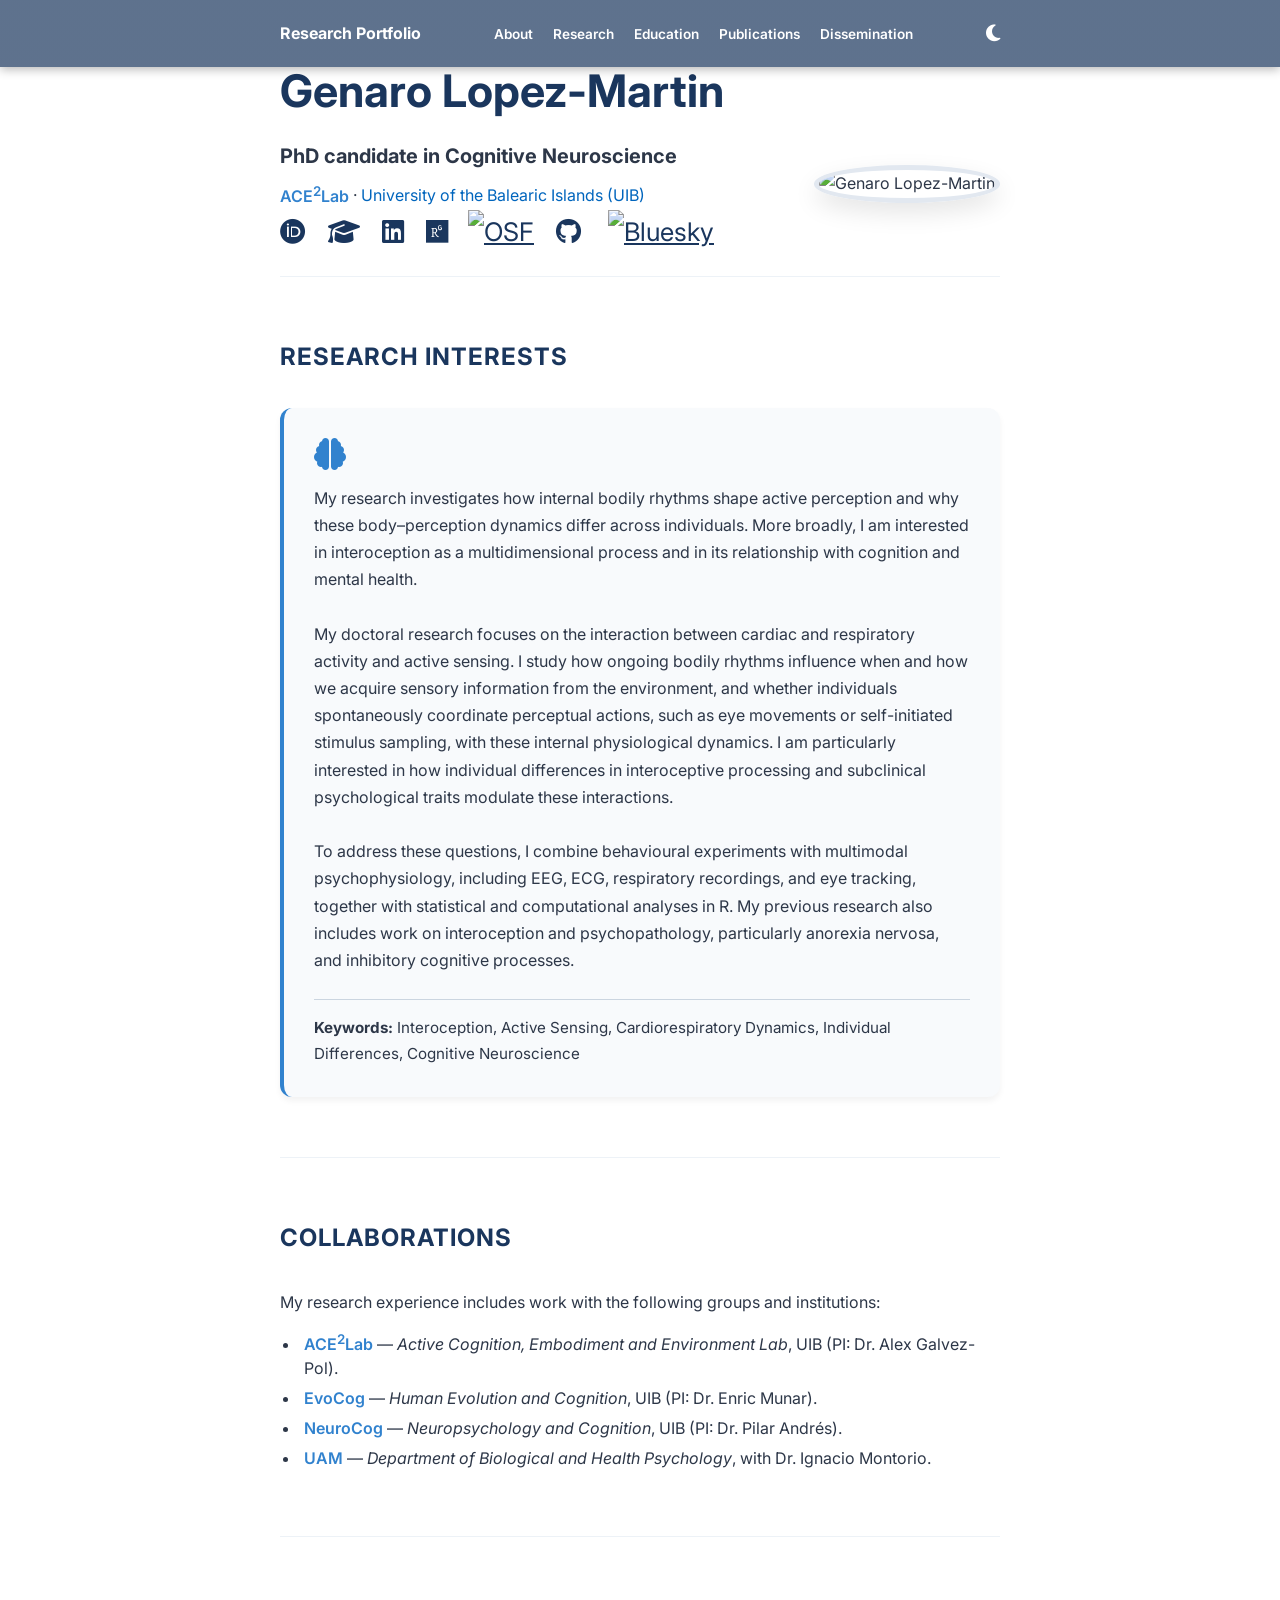
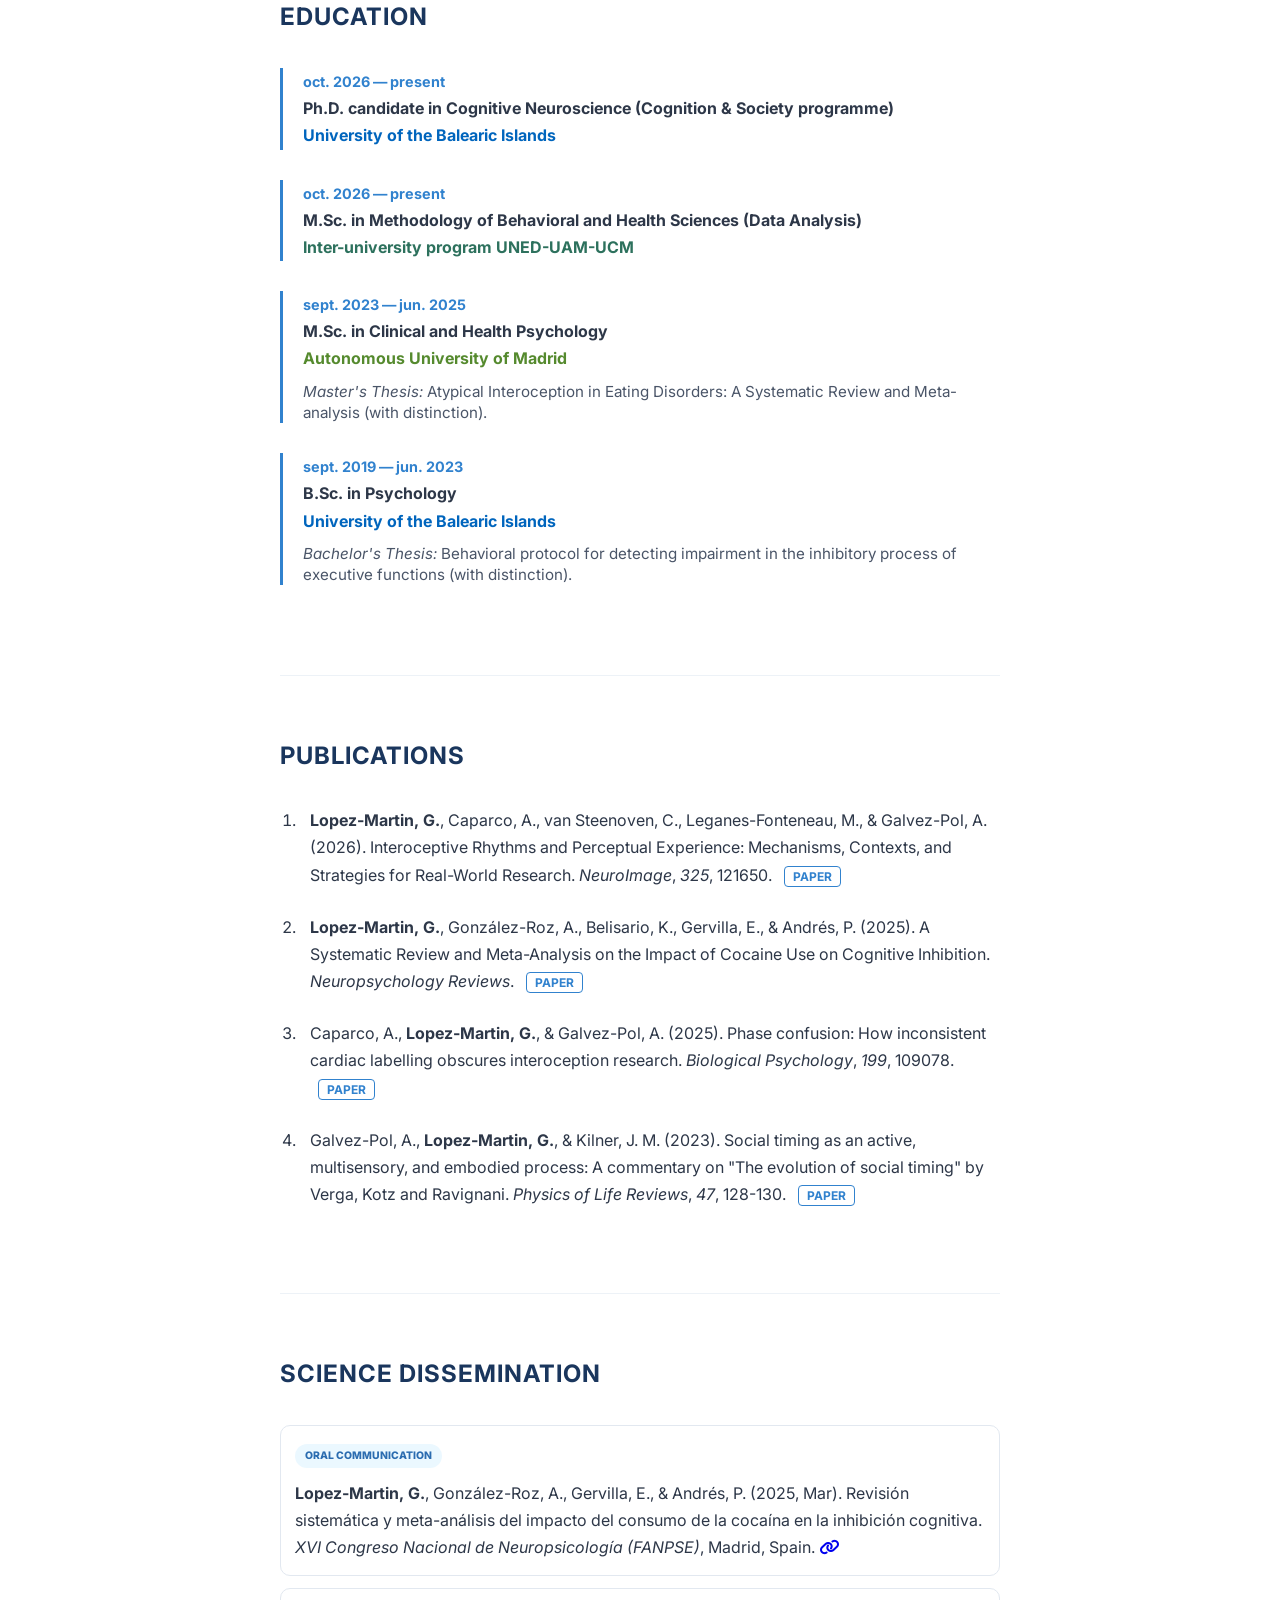
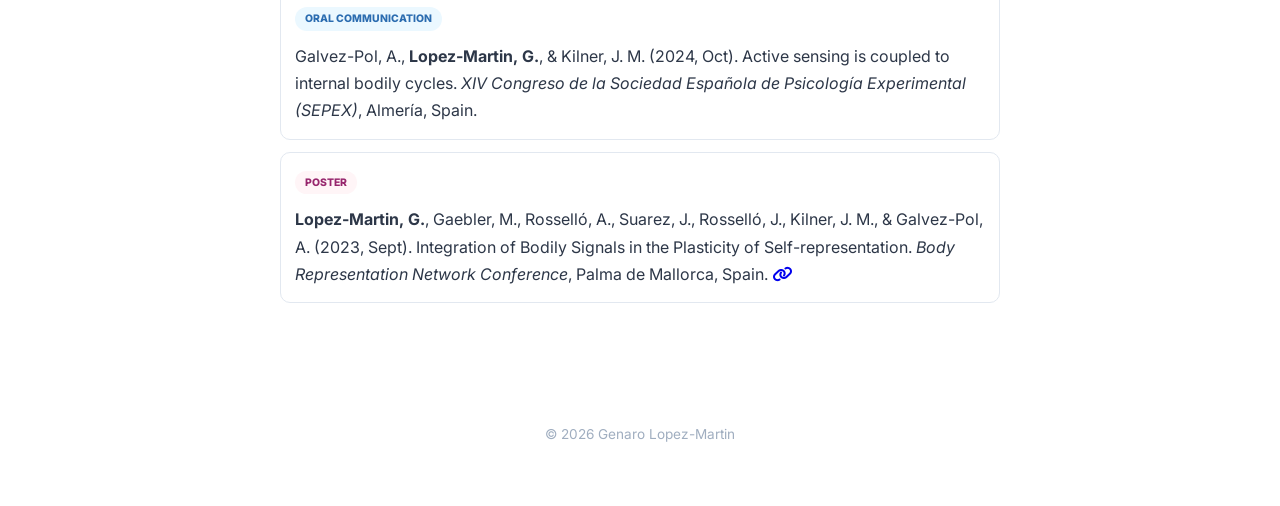
==== index.html @ f277a5e8 "index.html" ====
<!DOCTYPE html>
<html lang="en">
<head>
    <meta charset="UTF-8">
    <meta name="viewport" content="width=device-width, initial-scale=1.0">
    <title>Genaro Lopez-Martin | Academic Profile</title>
    <link rel="stylesheet" href="style.css">
    <link href="https://fonts.googleapis.com/css2?family=Inter:wght@300;400;600;700&display=swap" rel="stylesheet">
    <link rel="stylesheet" href="https://cdnjs.cloudflare.com/ajax/libs/font-awesome/6.4.0/css/all.min.css">





<script>
document.addEventListener('DOMContentLoaded', () => {
    // --- MODO OSCURO ---
    const toggleBtn = document.getElementById('theme-toggle');
    const icon = toggleBtn.querySelector('i');

    if (localStorage.getItem('theme') === 'dark') {
        document.body.classList.add('dark-mode');
        icon.classList.replace('fa-moon', 'fa-sun');
    }

    toggleBtn.addEventListener('click', () => {
        document.body.classList.toggle('dark-mode');
        const isDark = document.body.classList.contains('dark-mode');
        localStorage.setItem('theme', isDark ? 'dark' : 'light');
        icon.classList.toggle('fa-moon');
        icon.classList.toggle('fa-sun');
    });

    // --- MENÚ MÓVIL ---
    const menuToggle = document.querySelector('.menu-toggle');
    const navMenu = document.getElementById('nav-menu');

    if (menuToggle) {
        menuToggle.addEventListener('click', () => {
            navMenu.classList.toggle('active');
            const menuIcon = menuToggle.querySelector('i');
            menuIcon.classList.toggle('fa-bars');
            menuIcon.classList.toggle('fa-times');
        });
    }

    document.querySelectorAll('#nav-menu a').forEach(link => {
        link.addEventListener('click', () => {
            navMenu.classList.remove('active');
            const menuIcon = menuToggle.querySelector('i');
            if (menuIcon) {
                menuIcon.classList.add('fa-bars');
                menuIcon.classList.remove('fa-times');
            }
        });
    });
});
</script>
</head>









<body>

   <nav>
    <div class="nav-container">
        <a href="#" class="logo">Research Portfolio</a>
        
        <button class="menu-toggle" aria-label="Abrir menú">
            <i class="fas fa-bars"></i>
        </button>

        <ul id="nav-menu">
            <li><a href="#about">About</a></li>
            <li><a href="#research">Research</a></li>
            <li><a href="#education">Education</a></li>
            <li><a href="#publications">Publications</a></li>
            <li><a href="#dissemination">Dissemination</a></li>
        </ul>
        <button id="theme-toggle" aria-label="Toggle dark mode"><i class="fas fa-moon"></i></button>
    </div>
</nav>


    <header id="about" class="container">
        <div class="profile-wrapper">
            <div class="profile-info">
                <h1>Genaro Lopez-Martin</h1>
                <p class="profile-role">PhD candidate in Cognitive Neuroscience</p>
                <p class="profile-affiliation"><a href="https://ace2lab.com/" target="_blank" class="link-lab">ACE<sup>2</sup>Lab</a> · <a href="https://www.uib.eu/" target="_blank" class="link-uib">University of the Balearic Islands (UIB)</a></p>
                <div class="social-links">
                    <a href="https://orcid.org/0009-0000-5667-7553" target="_blank" title="ORCID"><i class="fab fa-orcid"></i></a>
                    <a href="https://scholar.google.es/citations?user=v8pGd74AAAAJ&hl=es&oi=ao" target="_blank" title="Google Scholar"><i class="fas fa-graduation-cap"></i></a>
                    <a href="https://www.linkedin.com/in/genaro-lopez-martin-2aa31a288" target="_blank" title="LinkedIn"><i class="fab fa-linkedin"></i></a>
                    <a href="https://www.researchgate.net/profile/Genaro-Lopez-Martin-2" target="_blank" title="ResearchGate"><i class="fab fa-researchgate"></i></a>
                    <a href="https://osf.io/vbh7n/" target="_blank" title="OSF" class="osf-link"><img src="osf-logo.png" alt="OSF" class="osf-icon"></a>
                    <a href="https://github.com/genarolopezmartin" target="_blank" title="GitHub" class="github-link"><i class="fab fa-github"></i></a>
                    <a href="https://bsky.app/profile/genarolopezmartin.bsky.social" target="_blank" title="Bluesky" class="bluesky-link"><img src="bluesky-logo.png" alt="Bluesky" class="bluesky-icon"></a>
                </div>
            </div>
            <div class="profile-image">
                <img src="imagen.JPG" alt="Genaro Lopez-Martin">
            </div>
        </div>
    </header>

    <main class="container">
        
        <section id="research">
            <h2 class="section-title">Research Interests</h2>
            <div class="interest-card">
                <i class="fas fa-brain"></i>
                <p>My research investigates how internal bodily rhythms shape active perception and why these body–perception dynamics differ across individuals. More broadly, I am interested in interoception as a multidimensional process and in its relationship with cognition and mental health.</p>
                <br>
                <p>My doctoral research focuses on the interaction between cardiac and respiratory activity and active sensing. I study how ongoing bodily rhythms influence when and how we acquire sensory information from the environment, and whether individuals spontaneously coordinate perceptual actions, such as eye movements or self-initiated stimulus sampling, with these internal physiological dynamics. I am particularly interested in how individual differences in interoceptive processing and subclinical psychological traits modulate these interactions.</p>
                <br>
                <p>To address these questions, I combine behavioural experiments with multimodal psychophysiology, including EEG, ECG, respiratory recordings, and eye tracking, together with statistical and computational analyses in R. My previous research also includes work on interoception and psychopathology, particularly anorexia nervosa, and inhibitory cognitive processes.</p>
                
                <div class="keywords-area">
                    <p><strong>Keywords:</strong> Interoception, Active Sensing, Cardiorespiratory Dynamics, Individual Differences, Cognitive Neuroscience</p>
                </div>
            </div>
        </section>

        <section id="collaborations">
            <h2 class="section-title">Collaborations</h2>
            <p>My research experience includes work with the following groups and institutions:</p>
            <ul class="collaboration-list">
                <li><a href="https://ace2lab.com/" target="_blank" rel="noopener noreferrer" class="link-lab">ACE<sup>2</sup>Lab</a> — <em>Active Cognition, Embodiment and Environment Lab</em>, UIB (PI: Dr. Alex Galvez-Pol).</li>
                <li><a href="https://evocoghum.uib.es/" target="_blank" rel="noopener noreferrer" class="link-lab">EvoCog</a> — <em>Human Evolution and Cognition</em>, UIB (PI: Dr. Enric Munar).</li>
                <li><a href="https://www.neurocog-uib.com/" target="_blank" rel="noopener noreferrer" class="link-lab">NeuroCog</a> — <em>Neuropsychology and Cognition</em>, UIB (PI: Dr. Pilar Andrés).</li>
                <li><a href="https://www.uam.es/uam/inicio" target="_blank" rel="noopener noreferrer" class="link-lab">UAM</a> — <em>Department of Biological and Health Psychology</em>, with Dr. Ignacio Montorio.</li>
            </ul>
        </section>

        <section id="education">
            <h2 class="section-title">Education</h2>
            <div class="timeline">
                <div class="timeline-item">
                    <span class="date">oct. 2026 — present</span>
                    <h4>Ph.D. candidate in Cognitive Neuroscience (Cognition & Society programme)</h4>
                    <p><strong><a href="https://www.uib.eu/" target="_blank" class="link-uib">University of the Balearic Islands</a></strong></p>
                </div>
                <div class="timeline-item">
                    <span class="date">oct. 2026 — present</span>
                    <h4>M.Sc. in Methodology of Behavioral and Health Sciences (Data Analysis)</h4>
                    <p><strong><a href="https://www.metodologiaccs.es/" target="_blank" class="link-methodology">Inter-university program UNED-UAM-UCM</a></strong></p>
                </div>
                <div class="timeline-item">
                    <span class="date">sept. 2023 — jun. 2025</span>
                    <h4>M.Sc. in Clinical and Health Psychology</h4>
                    <p><strong><a href="https://www.uam.es/uam/inicio" target="_blank" class="link-uam">Autonomous University of Madrid</a></strong></p>
                    <p class="thesis"><em>Master's Thesis:</em> Atypical Interoception in Eating Disorders: A Systematic Review and Meta-analysis (with distinction).</p>
                </div>
                <div class="timeline-item">
                    <span class="date">sept. 2019 — jun. 2023</span>
                    <h4>B.Sc. in Psychology</h4>
                    <p><strong><a href="https://www.uib.eu/" target="_blank" class="link-uib">University of the Balearic Islands</a></strong></p>
                    <p class="thesis"><em>Bachelor's Thesis:</em> Behavioral protocol for detecting impairment in the inhibitory process of executive functions (with distinction).</p>
                </div>
            </div>
        </section>

        <section id="publications">
            <h2 class="section-title">Publications</h2>
            <ol class="pub-list">
                <li>
                    <strong>Lopez-Martin, G.</strong>, Caparco, A., van Steenoven, C., Leganes-Fonteneau, M., & Galvez-Pol, A. (2026). 
                    Interoceptive Rhythms and Perceptual Experience: Mechanisms, Contexts, and Strategies for Real-World Research. 
                    <em>NeuroImage</em>, <em>325</em>, 121650. 
                    <a href="https://doi.org/10.1016/j.neuroimage.2025.121650" target="_blank" class="paper-btn">Paper</a>
                </li>
                <li>
                    <strong>Lopez-Martin, G.</strong>, González-Roz, A., Belisario, K., Gervilla, E., & Andrés, P. (2025). 
                    A Systematic Review and Meta-Analysis on the Impact of Cocaine Use on Cognitive Inhibition. 
                    <em>Neuropsychology Reviews</em>. 
                    <a href="https://doi.org/10.1007/s11065-025-09685-3" target="_blank" class="paper-btn">Paper</a>
                </li>
                <li>
                    Caparco, A., <strong>Lopez-Martin, G.</strong>, & Galvez-Pol, A. (2025). 
                    Phase confusion: How inconsistent cardiac labelling obscures interoception research. 
                    <em>Biological Psychology</em>, <em>199</em>, 109078. 
                    <a href="https://doi.org/10.1016/j.biopsycho.2025.109078" target="_blank" class="paper-btn">Paper</a>
                </li>
                <li>
                    Galvez-Pol, A., <strong>Lopez-Martin, G.</strong>, & Kilner, J. M. (2023). 
                    Social timing as an active, multisensory, and embodied process: A commentary on "The evolution of social timing" by Verga, Kotz and Ravignani. 
                    <em>Physics of Life Reviews</em>, <em>47</em>, 128-130. 
                    <a href="https://doi.org/10.1016/j.plrev.2023.10.005" target="_blank" class="paper-btn">Paper</a>
                </li>
            </ol>
        </section>

        <section id="dissemination">
            <h2 class="section-title">Science Dissemination</h2>
            <div class="dissemination-grid">
                <div class="diss-card">
                    <span class="type-tag oral">Oral Communication</span>
                    <p><strong>Lopez-Martin, G.</strong>, González-Roz, A., Gervilla, E., & Andrés, P. (2025, Mar). Revisión sistemática y meta-análisis del impacto del consumo de la cocaína en la inhibición cognitiva. 
                    <em>XVI Congreso Nacional de Neuropsicología (FANPSE)</em>, Madrid, Spain. 
                    <a href="https://congresofanpse.org/2025/ponentes/" target="_blank"><i class="fas fa-link"></i></a></p>
                </div>
                <div class="diss-card">
                    <span class="type-tag oral">Oral Communication</span>
                    <p>Galvez-Pol, A., <strong>Lopez-Martin, G.</strong>, & Kilner, J. M. (2024, Oct). Active sensing is coupled to internal bodily cycles. 
                    <em>XIV Congreso de la Sociedad Española de Psicología Experimental (SEPEX)</em>, Almería, Spain.</p>
                </div>
                <div class="diss-card">
                    <span class="type-tag poster">Poster</span>
                    <p><strong>Lopez-Martin, G.</strong>, Gaebler, M., Rosselló, A., Suarez, J., Rosselló, J., Kilner, J. M., & Galvez-Pol, A. (2023, Sept). Integration of Bodily Signals in the Plasticity of Self-representation. 
                    <em>Body Representation Network Conference</em>, Palma de Mallorca, Spain. 
                    <a href="http://dx.doi.org/10.13140/RG.2.2.18019.16163" target="_blank"><i class="fas fa-link"></i></a></p>
                </div>
            </div>
        </section>

    </main>

    <footer>
        <p>
        &copy; 2026 Genaro Lopez-Martin
        </p>
    </footer>

</body>
</html>
---- style.css ----
html {
    scroll-behavior: smooth;
    scroll-padding-top: 30px;
}


:root {
    --primary: #1a365d;
    --secondary: #3182ce;
    --text: #2d3748;
    --light-bg: #f8fafc;
    --white: #ffffff;
}

body.dark-mode {
    --primary: #90cdf4;
    --secondary: #63b3ed;
    --text: #e2e8f0;
    --light-bg: #1a202c;
    --white: #0f172a;
}


* { box-sizing: border-box; margin: 0; padding: 0; }

body {
    font-family: 'Inter', sans-serif;
    color: var(--text);
    line-height: 1.7;
    scroll-behavior: smooth;
}

body {
    background-color: var(--white);
    transition: background-color 0.3s ease, color 0.3s ease;
}

section {
    background-color: transparent;
}






.container {
    max-width: 800px;
    margin: 0 auto;
    padding: 0 40px;
}

/* Navigate */

nav {
    
    background-image: linear-gradient(rgba(26, 54, 93, 0.7), rgba(26, 54, 93, 0.7)), url('neurona-encabezado.jpg');
    background-size: cover;
    background-position: center;
    background-repeat: no-repeat;
    
    padding: 20px 0;
    position: sticky;
    top: 0;
    z-index: 100;
    
    box-shadow: 0 2px 10px rgba(0,0,0,0.3);
}




.nav-container {
    display: flex;
    justify-content: space-between;
    align-items: center;
    max-width: 800px;
    margin: 0 auto;
    padding: 0 40px;
}

.logo { color: white; font-weight: 700; text-decoration: none; }

nav ul { display: flex; list-style: none; }






nav ul li a {
    color: white;
    text-decoration: none;
    margin-left: 20px;
    font-size: 0.85rem;
    font-weight: 600;
    position: relative; 
    padding-bottom: 4px; 
    transition: color 0.3s ease;
}


nav ul li a::after {
    content: '';
    position: absolute;
    width: 0;           
    height: 2px;        
    bottom: 0;
    left: 50%;          
    background-color: #90cdf4; 
    transition: all 0.3s ease-in-out;
    transform: translateX(-50%); 
}


nav ul li a:hover {
    color: #90cdf4;
}

nav ul li a:hover::after {
    width: 100%; 
}




nav ul li a:hover {
    color: #90cdf4; 
    transition: color 0.3s ease; 
}



/* Header */
header { 
    padding: 110px 0 60px 0; 
}

.profile-wrapper {
    display: flex;
    justify-content: space-between;
    align-items: center;
    gap: 40px;
}

.profile-info h1 {
    font-size: 2.8rem;
    color: var(--primary);
    margin-bottom: 25px; 
    line-height: 1.1;
}

.profile-role {
    font-size: 1.25rem;
    font-weight: 700;
    line-height: 1.5;
    margin-bottom: 8px;
}

/* Profile picture */
.profile-image img {
    width: 200px;
    height: 200px;
    border-radius: 50%;
    object-fit: cover;
    box-shadow: 0 10px 25px rgba(0,0,0,0.1);
    border: 5px solid #e2e8f0; 
    margin-top: 25px; 
}

/* Social media */
.social-links { margin-bottom: 20px; }

.social-links a {
    font-size: 1.6rem;
    color: var(--primary);
    margin-right: 18px;
    transition: color 0.3s;
}

.social-links a:hover { color: var(--secondary); }

.cv-link { font-size: 1rem; color: #4a5568; }

.cv-link a {
    color: var(--secondary);
    font-weight: 600;
    text-decoration: none;
}

.cv-link a:hover {text-decoration: underline;
}


/* Sections */
section { padding: 60px 0; border-top: 1px solid #edf2f7; }

.section-title {
    font-size: 1.5rem;
    color: var(--primary);
    margin-bottom: 30px;
    text-transform: uppercase;
    letter-spacing: 1px;
}

/* Interests */
.interest-card {
    background: var(--light-bg);
    padding: 30px;
    border-radius: 12px;
    border-left: 4px solid var(--secondary);
    box-shadow: 0 4px 6px rgba(0, 0, 0, 0.05);
}

.interest-card {
    transition: transform 0.25s ease, box-shadow 0.25s ease;
}

.interest-card:hover {
    transform: translateY(-3px);
    box-shadow: 0 12px 28px rgba(0,0,0,0.08);
}




.interest-card i { font-size: 2rem; color: var(--secondary); margin-bottom: 15px; display: block;}

.link-lab {
    color: var(--secondary);
    text-decoration: none;
    font-weight: 600;
    transition: text-decoration 0.3s ease;
}

.link-lab:hover {text-decoration: underline;
}


/* Keywords */
.keywords-area {
    margin-top: 25px;
    padding-top: 15px;
    border-top: 1px solid #cbd5e0; 
    font-size: 0.95rem;
    text-align: left; 
}

/* Collaborations */
.collaboration-list {
    margin-top: 14px;
    padding-left: 20px;
}

.collaboration-list li {
    padding-left: 4px;
    margin-bottom: 6px;
    line-height: 1.5;
}

/* Education */
.timeline-item {
    margin-bottom: 30px;
    padding-left: 20px;
    border-left: 3px solid var(--secondary);
}

.date { font-weight: 700; color: var(--secondary); font-size: 0.9rem; }

.link-uib { color: #0065BD !important; text-decoration: none !important; }
.link-uib:hover {text-decoration: underline !important; }


.link-uam { color: #558a2e !important; text-decoration: none !important; }
.link-uam:hover {text-decoration: underline !important; }

.link-methodology { color: #2d715d !important; text-decoration: none !important; }
.link-methodology:hover { text-decoration: underline !important; }

.thesis { margin-top: 8px; font-size: 0.95rem; color: #4a5568; line-height: 1.4; }

/* Publications */
.pub-list { padding-left: 20px; }

.pub-list li { margin-bottom: 25px; padding-left: 10px; }

.paper-btn { 
    color: var(--secondary); 
    text-decoration: none; 
    font-size: 0.75rem; 
    font-weight: 700;
    border: 1.5px solid var(--secondary); 
    padding: 2px 8px; 
    border-radius: 4px; 
    margin-left: 8px;
    text-transform: uppercase;
    transition: all 0.3s;
}

.paper-btn:hover { background: var(--secondary); color: white; }

/* Dissemination */
.dissemination-grid { display: flex; flex-direction: column; gap: 12px; }

.diss-card { border: 1px solid #e2e8f0; padding: 14px; border-radius: 10px; transition: border 0.3s; }

.diss-card:hover { border-color: var(--secondary); }

.type-tag { font-size: 0.65rem; font-weight: 800; text-transform: uppercase; padding: 3px 10px; border-radius: 20px; margin-bottom: 12px; display: inline-block; }

.type-tag.oral { background: #ebf8ff; color: #2b6cb0; }
.type-tag.poster { background: #fff5f7; color: #97266d; }

footer { text-align: center; padding: 60px 0; color: #a0aec0; font-size: 0.85rem; }


footer a {
    color: inherit;         
    text-decoration: none;  
    transition: color 0.3s ease;
}

footer a:hover {
    text-decoration: underline; 
    color: var(--secondary);    
}





/* --- RESPONSIVE DESIGN --- */


.menu-toggle {
    display: none;
    background: none;
    border: none;
    color: white;
    font-size: 1.5rem;
    cursor: pointer;
}

@media (max-width: 768px) {
    
    .menu-toggle {
        display: block; 
        order: 2;
    }

    #theme-toggle {
        order: 3;
        margin-left: 10px;
    }

    .logo {
        order: 1;
        font-size: 1rem;
    }

    nav ul {
        display: none; 
        flex-direction: column;
        width: 100%;
        position: absolute;
        top: 100%;
        left: 0;
        background: rgba(26, 54, 93, 0.95); 
        backdrop-filter: blur(10px);
        padding: 20px 0;
        text-align: center;
        border-bottom: 1px solid rgba(255,255,255,0.1);
    }

    nav ul.active {
        display: flex; 
    }

    nav ul li {
        margin: 15px 0;
    }

    nav ul li a {
        margin-left: 0;
        font-size: 1.1rem;
    }

    
    .profile-wrapper {
        flex-direction: column-reverse;
        text-align: center;
        gap: 20px;
    }

    .profile-info h1 {
        font-size: 2.2rem; 
    }

    .profile-image img {
        width: 160px;
        height: 160px;
        margin-top: 30px;
    }

    .social-links {
        display: flex;
        justify-content: center;
        flex-wrap: wrap;
        gap: 10px;
    }

    
    .container {
        padding: 0 20px;
    }

    section {
        padding: 40px 0;
    }

    .section-title {
        font-size: 1.2rem;
    }

    
    .timeline-item {
        padding-left: 15px;
    }
}



.osf-icon {
    width: 36px;
    height: 36px;
    vertical-align: middle;
    position: relative;
    top: -2px;
    left: -2px;
    transition: filter 0.3s ease, opacity 0.3s ease;
}

.osf-link:hover .osf-icon {
    opacity: 1;
    filter: brightness(0) saturate(100%)
            invert(46%) sepia(83%) saturate(746%)
            hue-rotate(178deg) brightness(95%) contrast(92%);
}

.github-link {
    margin-left: -2px;
}

.bluesky-icon {
    width: 26px;
    height: 26px;
    vertical-align: middle;
    position: relative;
    top: -2px;
    left: +5px;
    transition: filter 0.3s ease, opacity 0.3s ease;
}

.bluesky-link:hover .bluesky-icon {
    opacity: 1;
    filter: brightness(0) saturate(100%)
            invert(46%) sepia(83%) saturate(746%)
            hue-rotate(178deg) brightness(95%) contrast(92%);
}


#theme-toggle {
    background: none;
    border: none;
    color: white;
    font-size: 1.2rem;
    cursor: pointer;
    margin-left: 20px;
    transition: color 0.3s ease, transform 0.2s ease;
}

#theme-toggle:hover {
    color: #90cdf4;
    transform: scale(1.1);
}



body.dark-mode .interest-card,
body.dark-mode .diss-card {
    background-color: #2d3748;
    border-color: #4a5568;
}

body.dark-mode footer {
    color: #718096;
}

body.dark-mode nav {
    box-shadow: 0 2px 10px rgba(0,0,0,0.8);
}


body.dark-mode #theme-toggle {
    color: #f6e05e; 
}

body.dark-mode .profile-info h1 {
    color: #ffffff;
}


body.dark-mode .diss-card i.fa-link {
    color: #d6bcfa; 
    transition: color 0.3s ease;
}

body.dark-mode .diss-card a:hover i.fa-link {
    color: #e9d8fd; 
}

body.dark-mode .cv-link {
    color: #d6bcfa; 
}

body.dark-mode .cv-link a {
    color: #e9d8fd;
}

body.dark-mode .social-links a {
    color: #ffffff;
}

body.dark-mode .social-links a:hover {
    color: var(--secondary);
}


body.dark-mode .bluesky-icon {
    filter: brightness(0) invert(1);
    transition: filter 0.3s ease;
}

body.dark-mode .bluesky-link:hover .bluesky-icon {
    opacity: 0.75;
}
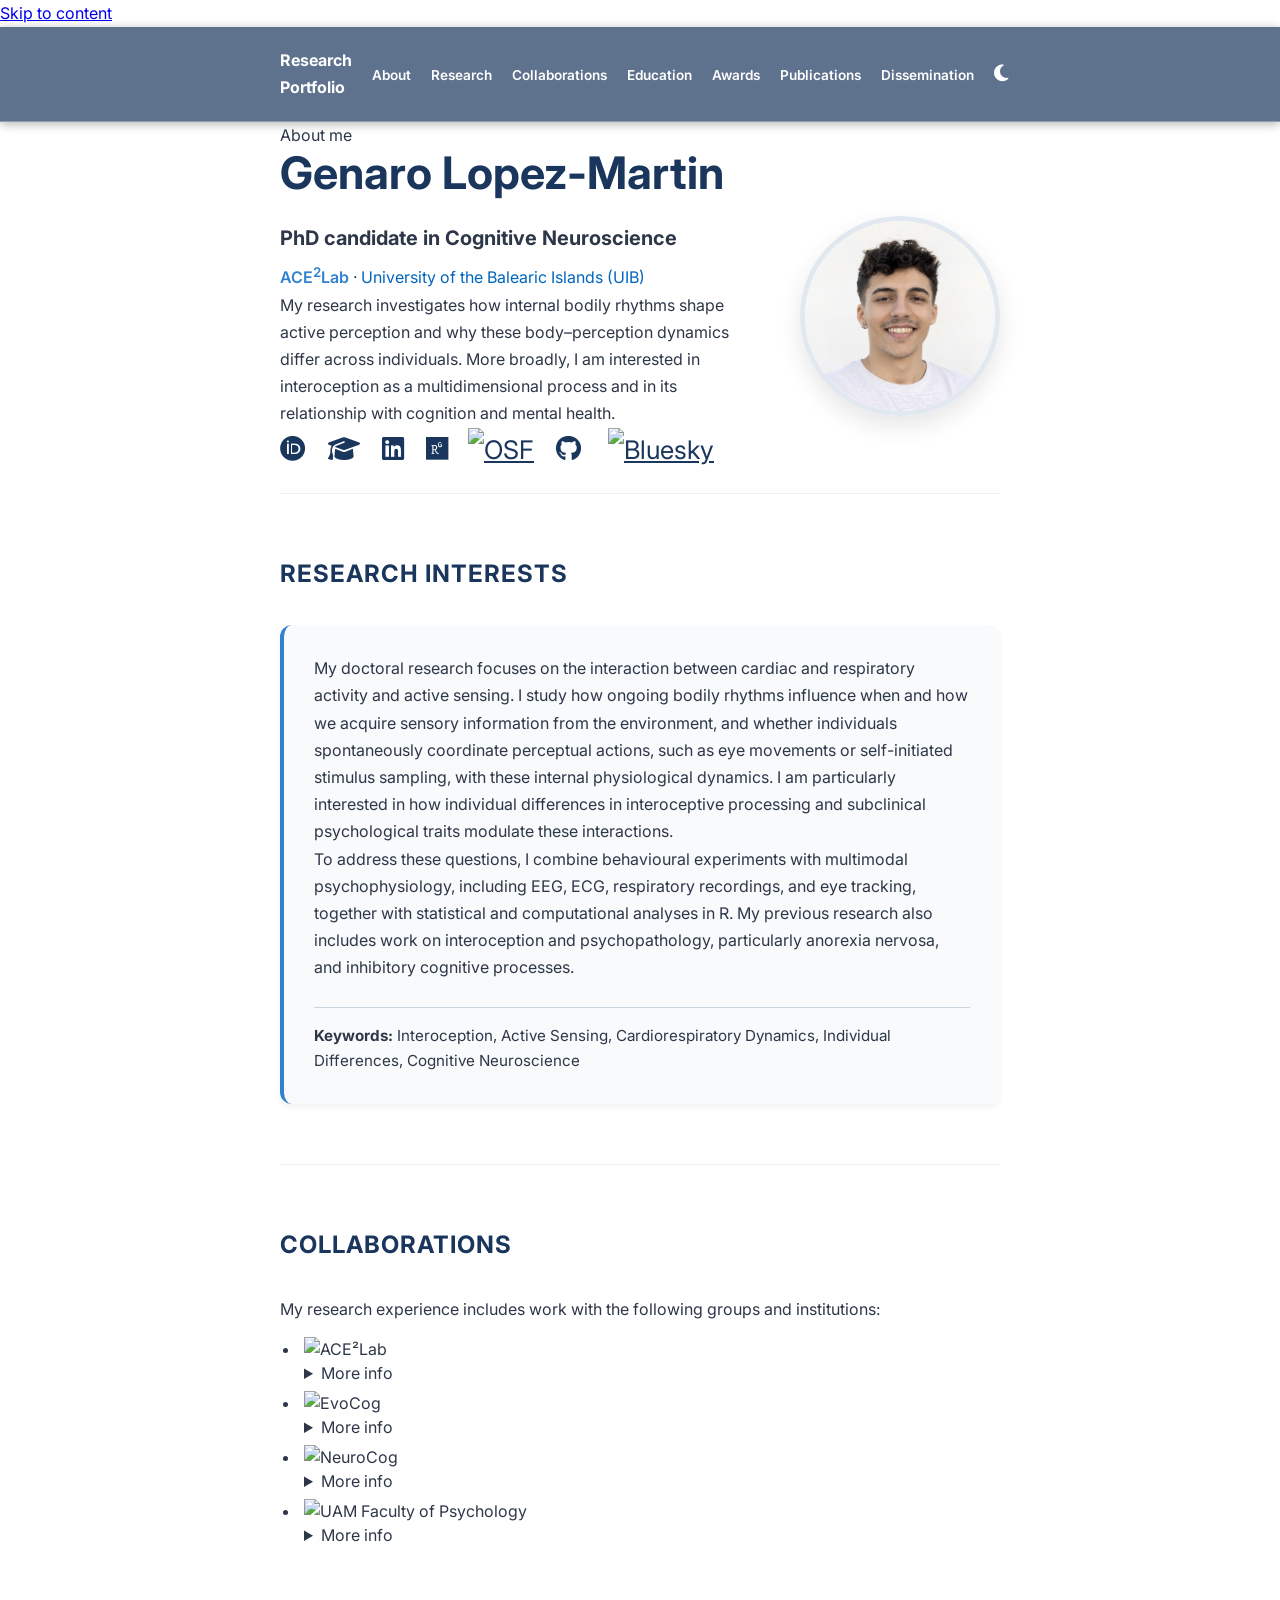
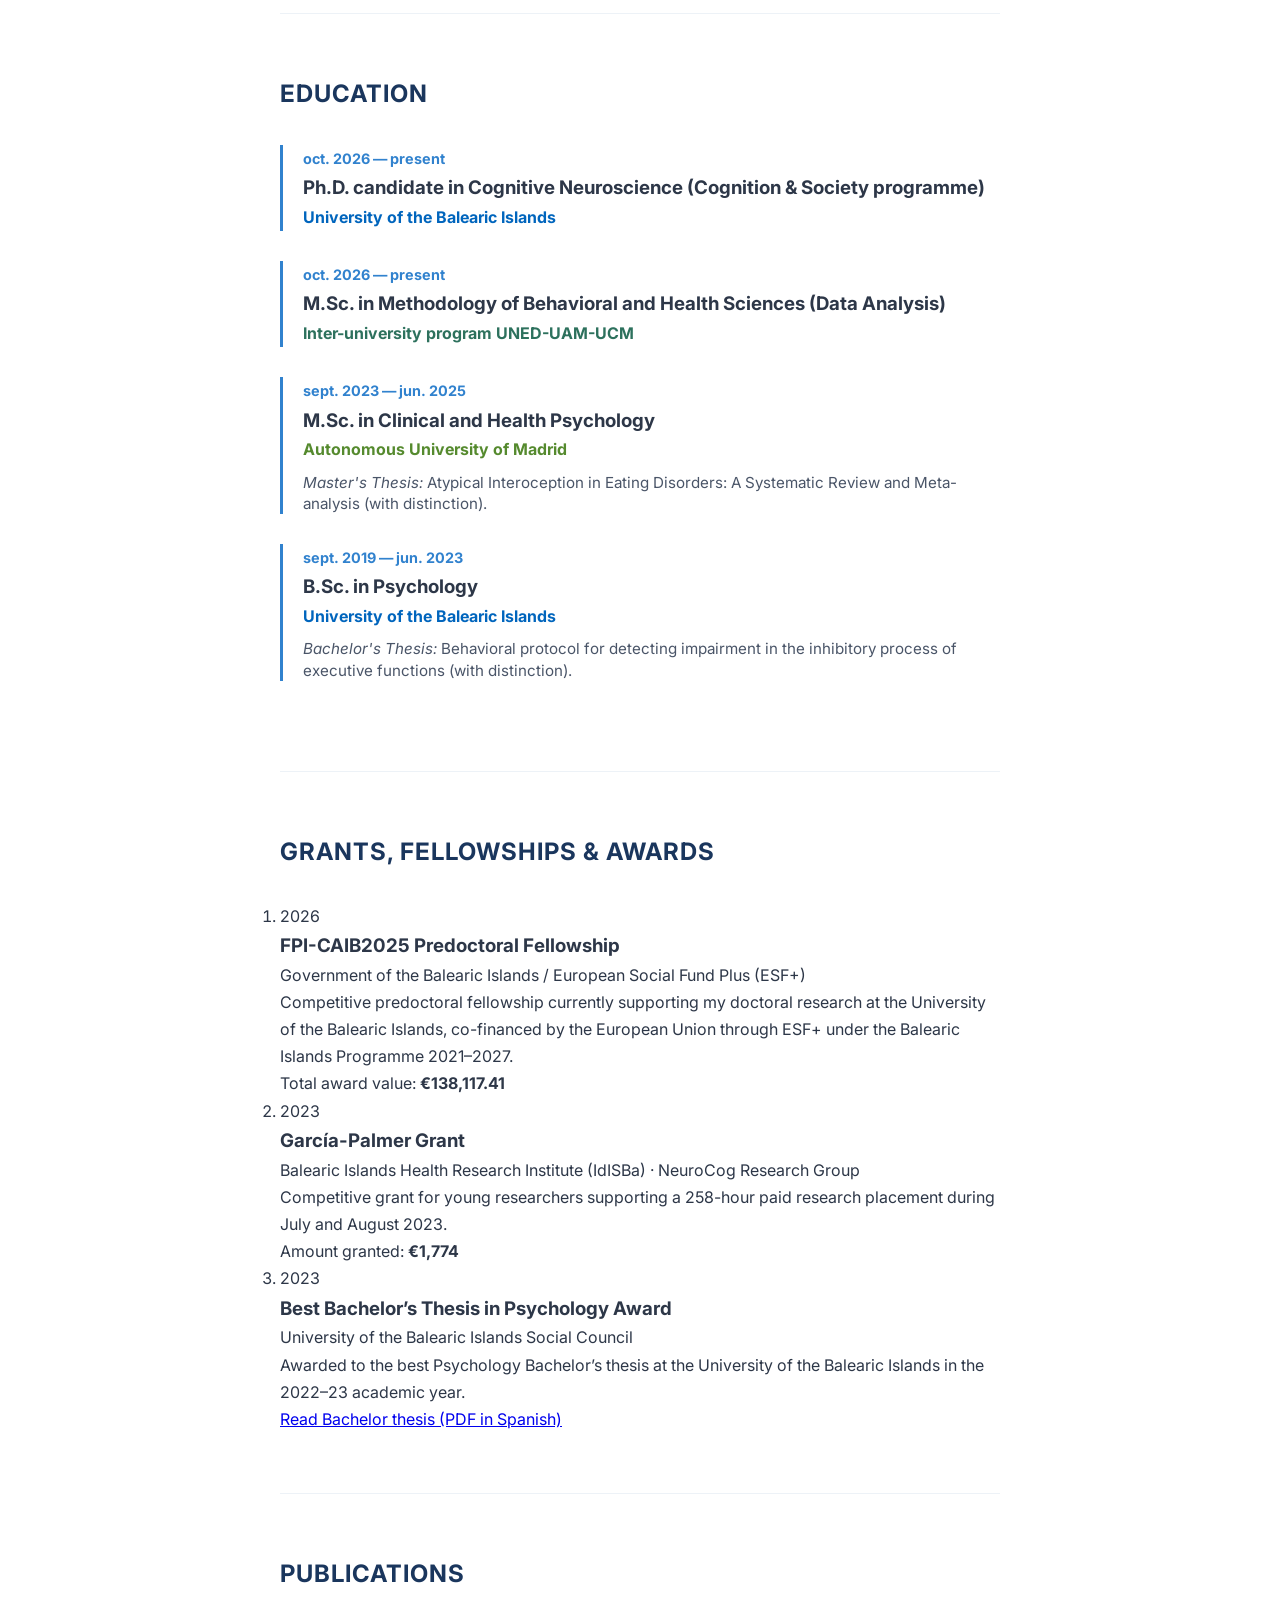
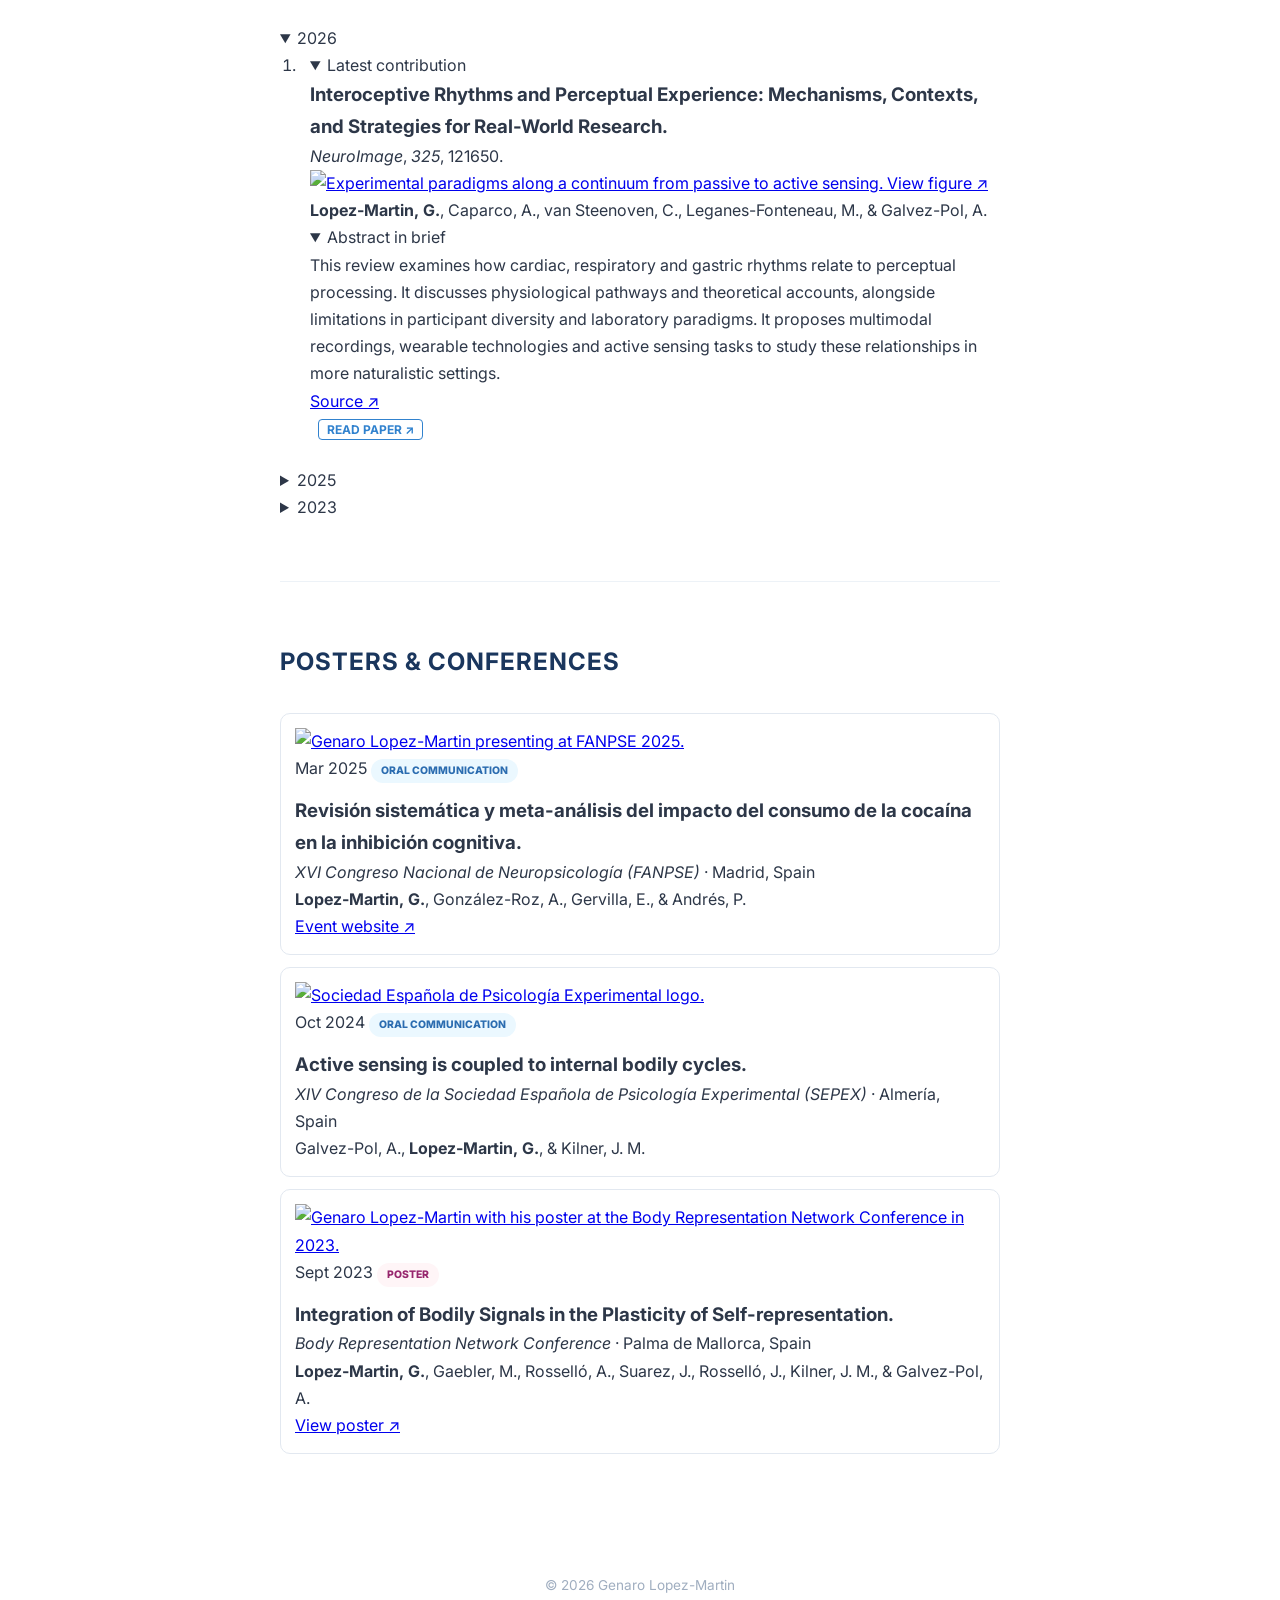
==== commit f97f4360: "Add files via upload" ====
--- a/index.html
+++ b/index.html
@@ -8,118 +8,142 @@
     <link href="https://fonts.googleapis.com/css2?family=Inter:wght@300;400;600;700&display=swap" rel="stylesheet">
     <link rel="stylesheet" href="https://cdnjs.cloudflare.com/ajax/libs/font-awesome/6.4.0/css/all.min.css">
 
-
-
-
-
 <script>
 document.addEventListener('DOMContentLoaded', () => {
-    // --- MODO OSCURO ---
-    const toggleBtn = document.getElementById('theme-toggle');
-    const icon = toggleBtn.querySelector('i');
-
-    if (localStorage.getItem('theme') === 'dark') {
-        document.body.classList.add('dark-mode');
-        icon.classList.replace('fa-moon', 'fa-sun');
-    }
-
-    toggleBtn.addEventListener('click', () => {
-        document.body.classList.toggle('dark-mode');
-        const isDark = document.body.classList.contains('dark-mode');
-        localStorage.setItem('theme', isDark ? 'dark' : 'light');
-        icon.classList.toggle('fa-moon');
-        icon.classList.toggle('fa-sun');
+    const themeButton = document.getElementById('theme-toggle');
+    const themeIcon = themeButton.querySelector('i');
+    const applyTheme = dark => {
+        document.body.classList.toggle('dark-mode', dark);
+        themeButton.setAttribute('aria-pressed', String(dark));
+        themeIcon.className = dark ? 'fas fa-sun' : 'fas fa-moon';
+    };
+    try { applyTheme(localStorage.getItem('theme') === 'dark'); } catch (_) {}
+    themeButton.addEventListener('click', () => {
+        const dark = !document.body.classList.contains('dark-mode');
+        applyTheme(dark);
+        try { localStorage.setItem('theme', dark ? 'dark' : 'light'); } catch (_) {}
     });
 
-    // --- MENÚ MÓVIL ---
-    const menuToggle = document.querySelector('.menu-toggle');
-    const navMenu = document.getElementById('nav-menu');
-
-    if (menuToggle) {
-        menuToggle.addEventListener('click', () => {
-            navMenu.classList.toggle('active');
-            const menuIcon = menuToggle.querySelector('i');
-            menuIcon.classList.toggle('fa-bars');
-            menuIcon.classList.toggle('fa-times');
+
+    const reducedMotion = window.matchMedia('(prefers-reduced-motion: reduce)');
+    document.querySelectorAll('.paper-disclosure').forEach(paper => {
+        const summary = paper.querySelector('.paper-summary');
+        let animation = null;
+        let expanded = paper.open;
+        const setExpanded = next => {
+            expanded = next;
+            const startHeight = paper.getBoundingClientRect().height;
+            if (animation) animation.cancel();
+            if (reducedMotion.matches || !paper.animate) {
+                paper.open = next;
+                paper.style.height = '';
+                animation = null;
+                return;
+            }
+            paper.style.height = '';
+            paper.open = true;
+            const endHeight = next ? paper.getBoundingClientRect().height : summary.offsetHeight + 2;
+            paper.style.height = `${startHeight}px`;
+            animation = paper.animate(
+                { height: [`${startHeight}px`, `${endHeight}px`] },
+                { duration: 220, easing: 'cubic-bezier(.2, .7, .2, 1)' }
+            );
+            animation.onfinish = () => {
+                paper.open = expanded;
+                paper.style.height = '';
+                animation = null;
+            };
+        };
+        summary.addEventListener('click', event => {
+            event.preventDefault();
+            setExpanded(!expanded);
         });
-    }
-
-    document.querySelectorAll('#nav-menu a').forEach(link => {
-        link.addEventListener('click', () => {
-            navMenu.classList.remove('active');
-            const menuIcon = menuToggle.querySelector('i');
-            if (menuIcon) {
-                menuIcon.classList.add('fa-bars');
-                menuIcon.classList.remove('fa-times');
+        paper.addEventListener('keydown', event => {
+            if (event.key === 'Escape' && expanded) {
+                event.preventDefault();
+                summary.focus();
+                setExpanded(false);
             }
         });
+    });
+
+    const menuButton = document.querySelector('.menu-toggle');
+    const menu = document.getElementById('nav-menu');
+    const setMenu = open => {
+        menu.classList.toggle('active', open);
+        menuButton.setAttribute('aria-expanded', String(open));
+        menuButton.setAttribute('aria-label', open ? 'Close menu' : 'Open menu');
+        menuButton.querySelector('i').className = open ? 'fas fa-times' : 'fas fa-bars';
+    };
+    menuButton.addEventListener('click', () => setMenu(!menu.classList.contains('active')));
+    menu.querySelectorAll('a').forEach(link => link.addEventListener('click', () => setMenu(false)));
+    document.addEventListener('keydown', event => {
+        if (event.key === 'Escape' && menu.classList.contains('active')) {
+            setMenu(false);
+            menuButton.focus();
+        }
+    });
+    window.matchMedia('(min-width: 1051px)').addEventListener('change', event => {
+        if (event.matches) setMenu(false);
     });
 });
 </script>
 </head>
 
-
-
-
-
-
-
-
-
 <body>
-
-   <nav>
+    <a class="skip-link" href="#main">Skip to content</a>
+
+   <nav aria-label="Main navigation">
     <div class="nav-container">
-        <a href="#" class="logo">Research Portfolio</a>
+        <a href="#about" class="logo">Research Portfolio</a>
         
-        <button class="menu-toggle" aria-label="Abrir menú">
-            <i class="fas fa-bars"></i>
+        <button class="menu-toggle" type="button" aria-label="Open menu" aria-expanded="false" aria-controls="nav-menu">
+            <i aria-hidden="true" class="fas fa-bars"></i>
         </button>
 
         <ul id="nav-menu">
             <li><a href="#about">About</a></li>
             <li><a href="#research">Research</a></li>
+            <li><a href="#collaborations">Collaborations</a></li>
             <li><a href="#education">Education</a></li>
+            <li><a href="#awards">Awards</a></li>
             <li><a href="#publications">Publications</a></li>
             <li><a href="#dissemination">Dissemination</a></li>
         </ul>
-        <button id="theme-toggle" aria-label="Toggle dark mode"><i class="fas fa-moon"></i></button>
+        <button id="theme-toggle" type="button" aria-label="Toggle dark mode" aria-pressed="false"><i aria-hidden="true" class="fas fa-moon"></i></button>
     </div>
 </nav>
-
 
     <header id="about" class="container">
         <div class="profile-wrapper">
             <div class="profile-info">
+                <p class="eyebrow">About me</p>
                 <h1>Genaro Lopez-Martin</h1>
                 <p class="profile-role">PhD candidate in Cognitive Neuroscience</p>
-                <p class="profile-affiliation"><a href="https://ace2lab.com/" target="_blank" class="link-lab">ACE<sup>2</sup>Lab</a> · <a href="https://www.uib.eu/" target="_blank" class="link-uib">University of the Balearic Islands (UIB)</a></p>
-                <div class="social-links">
-                    <a href="https://orcid.org/0009-0000-5667-7553" target="_blank" title="ORCID"><i class="fab fa-orcid"></i></a>
-                    <a href="https://scholar.google.es/citations?user=v8pGd74AAAAJ&hl=es&oi=ao" target="_blank" title="Google Scholar"><i class="fas fa-graduation-cap"></i></a>
-                    <a href="https://www.linkedin.com/in/genaro-lopez-martin-2aa31a288" target="_blank" title="LinkedIn"><i class="fab fa-linkedin"></i></a>
-                    <a href="https://www.researchgate.net/profile/Genaro-Lopez-Martin-2" target="_blank" title="ResearchGate"><i class="fab fa-researchgate"></i></a>
-                    <a href="https://osf.io/vbh7n/" target="_blank" title="OSF" class="osf-link"><img src="osf-logo.png" alt="OSF" class="osf-icon"></a>
-                    <a href="https://github.com/genarolopezmartin" target="_blank" title="GitHub" class="github-link"><i class="fab fa-github"></i></a>
-                    <a href="https://bsky.app/profile/genarolopezmartin.bsky.social" target="_blank" title="Bluesky" class="bluesky-link"><img src="bluesky-logo.png" alt="Bluesky" class="bluesky-icon"></a>
+                <p class="profile-affiliation"><a href="https://ace2lab.com/" target="_blank" class="link-lab" rel="noopener noreferrer">ACE<sup>2</sup>Lab</a> · <a href="https://www.uib.eu/" target="_blank" class="link-uib" rel="noopener noreferrer">University of the Balearic Islands (UIB)</a></p>
+                <p class="profile-intro">My research investigates how internal bodily rhythms shape active perception and why these body–perception dynamics differ across individuals. More broadly, I am interested in interoception as a multidimensional process and in its relationship with cognition and mental health.</p>
+                <div class="social-links" aria-label="Academic and social profiles">
+                    <a href="https://orcid.org/0009-0000-5667-7553" target="_blank" title="ORCID" rel="noopener noreferrer" aria-label="ORCID"><i aria-hidden="true" class="fab fa-orcid"></i></a>
+                    <a href="https://scholar.google.es/citations?user=v8pGd74AAAAJ&hl=es&oi=ao" target="_blank" title="Google Scholar" rel="noopener noreferrer" aria-label="Google Scholar"><i aria-hidden="true" class="fas fa-graduation-cap"></i></a>
+                    <a href="https://www.linkedin.com/in/genaro-lopez-martin-2aa31a288" target="_blank" title="LinkedIn" rel="noopener noreferrer" aria-label="LinkedIn"><i aria-hidden="true" class="fab fa-linkedin"></i></a>
+                    <a href="https://www.researchgate.net/profile/Genaro-Lopez-Martin-2" target="_blank" title="ResearchGate" rel="noopener noreferrer" aria-label="ResearchGate"><i aria-hidden="true" class="fab fa-researchgate"></i></a>
+                    <a href="https://osf.io/vbh7n/" target="_blank" title="OSF" class="osf-link" rel="noopener noreferrer" aria-label="OSF"><img src="osf-logo.png" alt="OSF" class="osf-icon"></a>
+                    <a href="https://github.com/genarolopezmartin" target="_blank" title="GitHub" class="github-link" rel="noopener noreferrer" aria-label="GitHub"><i aria-hidden="true" class="fab fa-github"></i></a>
+                    <a href="https://bsky.app/profile/genarolopezmartin.bsky.social" target="_blank" title="Bluesky" class="bluesky-link" rel="noopener noreferrer" aria-label="Bluesky"><img src="bluesky-logo.png" alt="Bluesky" class="bluesky-icon"></a>
                 </div>
             </div>
             <div class="profile-image">
-                <img src="imagen.JPG" alt="Genaro Lopez-Martin">
+                <img src="imagen.JPG" alt="Genaro Lopez-Martin" width="280" height="280" fetchpriority="high">
             </div>
         </div>
     </header>
 
-    <main class="container">
+    <main id="main" class="container">
         
         <section id="research">
             <h2 class="section-title">Research Interests</h2>
             <div class="interest-card">
-                <i class="fas fa-brain"></i>
-                <p>My research investigates how internal bodily rhythms shape active perception and why these body–perception dynamics differ across individuals. More broadly, I am interested in interoception as a multidimensional process and in its relationship with cognition and mental health.</p>
-                <br>
                 <p>My doctoral research focuses on the interaction between cardiac and respiratory activity and active sensing. I study how ongoing bodily rhythms influence when and how we acquire sensory information from the environment, and whether individuals spontaneously coordinate perceptual actions, such as eye movements or self-initiated stimulus sampling, with these internal physiological dynamics. I am particularly interested in how individual differences in interoceptive processing and subclinical psychological traits modulate these interactions.</p>
-                <br>
                 <p>To address these questions, I combine behavioural experiments with multimodal psychophysiology, including EEG, ECG, respiratory recordings, and eye tracking, together with statistical and computational analyses in R. My previous research also includes work on interoception and psychopathology, particularly anorexia nervosa, and inhibitory cognitive processes.</p>
                 
                 <div class="keywords-area">
@@ -131,11 +155,35 @@
         <section id="collaborations">
             <h2 class="section-title">Collaborations</h2>
             <p>My research experience includes work with the following groups and institutions:</p>
-            <ul class="collaboration-list">
-                <li><a href="https://ace2lab.com/" target="_blank" rel="noopener noreferrer" class="link-lab">ACE<sup>2</sup>Lab</a> — <em>Active Cognition, Embodiment and Environment Lab</em>, UIB (PI: Dr. Alex Galvez-Pol).</li>
-                <li><a href="https://evocoghum.uib.es/" target="_blank" rel="noopener noreferrer" class="link-lab">EvoCog</a> — <em>Human Evolution and Cognition</em>, UIB (PI: Dr. Enric Munar).</li>
-                <li><a href="https://www.neurocog-uib.com/" target="_blank" rel="noopener noreferrer" class="link-lab">NeuroCog</a> — <em>Neuropsychology and Cognition</em>, UIB (PI: Dr. Pilar Andrés).</li>
-                <li><a href="https://www.uam.es/uam/inicio" target="_blank" rel="noopener noreferrer" class="link-lab">UAM</a> — <em>Department of Biological and Health Psychology</em>, with Dr. Ignacio Montorio.</li>
+            <ul class="collaboration-list" role="list">
+                <li>
+                    <div class="lab-logo"><img src="ace2lab-logo.png" alt="ACE²Lab" loading="lazy" decoding="async"></div>
+                    <details class="collaboration-details">
+                        <summary>More info</summary>
+                        <p><a href="https://ace2lab.com/" target="_blank" rel="noopener noreferrer" class="link-lab">ACE<sup>2</sup>Lab</a> — <em>Active Cognition, Embodiment and Environment Lab</em>, UIB (PI: <a href="https://ace2lab.com/ace2lab/" target="_blank" rel="noopener noreferrer">Dr. Alex Galvez-Pol</a>).</p>
+                    </details>
+                </li>
+                <li>
+                    <div class="lab-logo"><img src="evocog-logo.png" alt="EvoCog" loading="lazy" decoding="async"></div>
+                    <details class="collaboration-details">
+                        <summary>More info</summary>
+                        <p><a href="https://evocoghum.uib.es/" target="_blank" rel="noopener noreferrer" class="link-lab">EvoCog</a> — <em>Human Evolution and Cognition</em>, UIB (PI: <a href="https://portalinvestigacio.uib.cat/investigadores/1208481/detalle?lang=es" target="_blank" rel="noopener noreferrer">Dr. Enric Munar</a>).</p>
+                    </details>
+                </li>
+                <li>
+                    <div class="lab-logo lab-logo-dark"><img src="assets/neurocog-transparent.png" alt="NeuroCog" loading="lazy" decoding="async" width="897" height="147"></div>
+                    <details class="collaboration-details">
+                        <summary>More info</summary>
+                        <p><a href="https://www.neurocog-uib.com/" target="_blank" rel="noopener noreferrer" class="link-lab">NeuroCog</a> — <em>Neuropsychology and Cognition</em>, UIB (PI: <a href="https://www.uib.es/personal/ABTIyMjgw/" target="_blank" rel="noopener noreferrer">Dr. Pilar Andrés</a>).</p>
+                    </details>
+                </li>
+                <li>
+                    <div class="lab-logo"><img src="assets/uam-psychology.svg" alt="UAM Faculty of Psychology" loading="lazy" decoding="async"></div>
+                    <details class="collaboration-details">
+                        <summary>More info</summary>
+                        <p><a href="https://www.uam.es/uam/inicio" target="_blank" rel="noopener noreferrer" class="link-lab">UAM</a> — <em>Department of Biological and Health Psychology</em>, with <a href="https://portalcientifico.uam.es/es/ipublic/researcher/260526" target="_blank" rel="noopener noreferrer">Dr. Ignacio Montorio</a>.</p>
+                    </details>
+                </li>
             </ul>
         </section>
 
@@ -144,79 +192,206 @@
             <div class="timeline">
                 <div class="timeline-item">
                     <span class="date">oct. 2026 — present</span>
-                    <h4>Ph.D. candidate in Cognitive Neuroscience (Cognition & Society programme)</h4>
-                    <p><strong><a href="https://www.uib.eu/" target="_blank" class="link-uib">University of the Balearic Islands</a></strong></p>
+                    <h3>Ph.D. candidate in Cognitive Neuroscience (Cognition & Society programme)</h3>
+                    <p><strong><a href="https://www.uib.eu/" target="_blank" class="link-uib" rel="noopener noreferrer">University of the Balearic Islands</a></strong></p>
                 </div>
                 <div class="timeline-item">
                     <span class="date">oct. 2026 — present</span>
-                    <h4>M.Sc. in Methodology of Behavioral and Health Sciences (Data Analysis)</h4>
-                    <p><strong><a href="https://www.metodologiaccs.es/" target="_blank" class="link-methodology">Inter-university program UNED-UAM-UCM</a></strong></p>
+                    <h3>M.Sc. in Methodology of Behavioral and Health Sciences (Data Analysis)</h3>
+                    <p><strong><a href="https://www.metodologiaccs.es/" target="_blank" class="link-methodology" rel="noopener noreferrer">Inter-university program UNED-UAM-UCM</a></strong></p>
                 </div>
                 <div class="timeline-item">
                     <span class="date">sept. 2023 — jun. 2025</span>
-                    <h4>M.Sc. in Clinical and Health Psychology</h4>
-                    <p><strong><a href="https://www.uam.es/uam/inicio" target="_blank" class="link-uam">Autonomous University of Madrid</a></strong></p>
+                    <h3>M.Sc. in Clinical and Health Psychology</h3>
+                    <p><strong><a href="https://www.uam.es/uam/inicio" target="_blank" class="link-uam" rel="noopener noreferrer">Autonomous University of Madrid</a></strong></p>
                     <p class="thesis"><em>Master's Thesis:</em> Atypical Interoception in Eating Disorders: A Systematic Review and Meta-analysis (with distinction).</p>
                 </div>
                 <div class="timeline-item">
                     <span class="date">sept. 2019 — jun. 2023</span>
-                    <h4>B.Sc. in Psychology</h4>
-                    <p><strong><a href="https://www.uib.eu/" target="_blank" class="link-uib">University of the Balearic Islands</a></strong></p>
+                    <h3>B.Sc. in Psychology</h3>
+                    <p><strong><a href="https://www.uib.eu/" target="_blank" class="link-uib" rel="noopener noreferrer">University of the Balearic Islands</a></strong></p>
                     <p class="thesis"><em>Bachelor's Thesis:</em> Behavioral protocol for detecting impairment in the inhibitory process of executive functions (with distinction).</p>
                 </div>
             </div>
+        </section>
+
+        <section id="awards">
+            <h2 class="section-title">Grants, Fellowships &amp; Awards</h2>
+            <ol class="awards-list" role="list">
+<li class="award-item">
+                    <span class="award-year">2026</span>
+                    <div class="award-body">
+                        <h3>FPI-CAIB2025 Predoctoral Fellowship</h3>
+                        <p class="award-institution">Government of the Balearic Islands / European Social Fund Plus (ESF+)</p>
+                        <p>Competitive predoctoral fellowship currently supporting my doctoral research at the University of the Balearic Islands, co-financed by the European Union through ESF+ under the Balearic Islands Programme 2021–2027.</p>
+                        <p class="award-amount">Total award value: <strong>€138,117.41</strong></p>
+                    </div>
+                </li>
+<li class="award-item">
+                    <span class="award-year">2023</span>
+                    <div class="award-body">
+                        <h3>García-Palmer Grant</h3>
+                        <p class="award-institution">Balearic Islands Health Research Institute (IdISBa) · NeuroCog Research Group</p>
+                        <p>Competitive grant for young researchers supporting a 258-hour paid research placement during July and August 2023.</p>
+                        <p class="award-amount">Amount granted: <strong>€1,774</strong></p>
+                    </div>
+                </li>
+<li class="award-item">
+                    <span class="award-year">2023</span>
+                    <div class="award-body">
+                        <h3>Best Bachelor’s Thesis in Psychology Award</h3>
+                        <p class="award-institution">University of the Balearic Islands Social Council</p>
+                        <p>Awarded to the best Psychology Bachelor’s thesis at the University of the Balearic Islands in the 2022–23 academic year.</p>
+                        <a class="event-link" href="https://repositori.uib.cat/items/35d12f54-f9e5-43da-b168-f56cfa1e850e" target="_blank" rel="noopener noreferrer">Read Bachelor thesis (PDF in Spanish)</a>
+                    </div>
+                </li>
+            </ol>
         </section>
 
         <section id="publications">
             <h2 class="section-title">Publications</h2>
-            <ol class="pub-list">
-                <li>
-                    <strong>Lopez-Martin, G.</strong>, Caparco, A., van Steenoven, C., Leganes-Fonteneau, M., & Galvez-Pol, A. (2026). 
-                    Interoceptive Rhythms and Perceptual Experience: Mechanisms, Contexts, and Strategies for Real-World Research. 
-                    <em>NeuroImage</em>, <em>325</em>, 121650. 
-                    <a href="https://doi.org/10.1016/j.neuroimage.2025.121650" target="_blank" class="paper-btn">Paper</a>
-                </li>
-                <li>
-                    <strong>Lopez-Martin, G.</strong>, González-Roz, A., Belisario, K., Gervilla, E., & Andrés, P. (2025). 
-                    A Systematic Review and Meta-Analysis on the Impact of Cocaine Use on Cognitive Inhibition. 
-                    <em>Neuropsychology Reviews</em>. 
-                    <a href="https://doi.org/10.1007/s11065-025-09685-3" target="_blank" class="paper-btn">Paper</a>
-                </li>
-                <li>
-                    Caparco, A., <strong>Lopez-Martin, G.</strong>, & Galvez-Pol, A. (2025). 
-                    Phase confusion: How inconsistent cardiac labelling obscures interoception research. 
-                    <em>Biological Psychology</em>, <em>199</em>, 109078. 
-                    <a href="https://doi.org/10.1016/j.biopsycho.2025.109078" target="_blank" class="paper-btn">Paper</a>
-                </li>
-                <li>
-                    Galvez-Pol, A., <strong>Lopez-Martin, G.</strong>, & Kilner, J. M. (2023). 
-                    Social timing as an active, multisensory, and embodied process: A commentary on "The evolution of social timing" by Verga, Kotz and Ravignani. 
-                    <em>Physics of Life Reviews</em>, <em>47</em>, 128-130. 
-                    <a href="https://doi.org/10.1016/j.plrev.2023.10.005" target="_blank" class="paper-btn">Paper</a>
-                </li>
-            </ol>
+            <details class="publication-year-group" open>
+                <summary class="year-summary">2026</summary>
+                <ol class="pub-list" role="list"><li>
+                        <details class="paper-disclosure latest-contribution" open>
+                            <summary class="paper-summary"><span class="latest-label">Latest contribution</span><h3>Interoceptive Rhythms and Perceptual Experience: Mechanisms, Contexts, and Strategies for Real-World Research.</h3><span class="publication-journal"><em>NeuroImage</em>, <em>325</em>, 121650.</span></summary>
+                            <div class="publication publication-with-figure">
+                    <a class="publication-figure" href="assets/active-sensing-2026.png" target="_blank" rel="noopener noreferrer" aria-label="Open figure: Experimental paradigms along a continuum from passive to active sensing.">
+                        <img src="assets/active-sensing-2026.png" alt="Experimental paradigms along a continuum from passive to active sensing." loading="lazy" decoding="async" width="1846" height="757">
+                        <span class="figure-caption">View figure <span aria-hidden="true">↗</span></span>
+                    </a>
+                    <article class="publication-body">
+                        
+                        
+                        <p class="publication-authors"><strong>Lopez-Martin, G.</strong>, Caparco, A., van Steenoven, C., Leganes-Fonteneau, M., & Galvez-Pol, A.</p>
+                        
+                        <details class="abstract-brief" open>
+                            <summary>Abstract in brief</summary>
+                            <p>This review examines how cardiac, respiratory and gastric rhythms relate to perceptual processing. It discusses physiological pathways and theoretical accounts, alongside limitations in participant diversity and laboratory paradigms. It proposes multimodal recordings, wearable technologies and active sensing tasks to study these relationships in more naturalistic settings.</p>
+                            <a class="abstract-source" href="https://pubmed.ncbi.nlm.nih.gov/41412409/" target="_blank" rel="noopener noreferrer">Source <span aria-hidden="true">↗</span></a>
+                        </details>
+                        <a href="https://doi.org/10.1016/j.neuroimage.2025.121650" target="_blank" class="paper-btn" rel="noopener noreferrer">Read paper <span aria-hidden="true">↗</span></a>
+                    </article>
+                </div>
+                        </details>
+                    </li></ol>
+            </details>
+            <details class="publication-year-group">
+                <summary class="year-summary">2025</summary>
+                <ol class="pub-list" role="list"><li>
+                        <details class="paper-disclosure">
+                            <summary class="paper-summary"><h3>Systematic Review and Meta-analysis of the Impact of Cocaine Use on Cognitive Inhibition.</h3><span class="publication-journal"><em>Neuropsychology Review</em>.</span></summary>
+                            <div class="publication publication-with-figure">
+                    <a class="publication-figure" href="assets/cocaine-inhibition-2025.png" target="_blank" rel="noopener noreferrer" aria-label="Open figure: Forest plot of cognitive inhibition differences between cocaine users and controls.">
+                        <img src="assets/cocaine-inhibition-2025.png" alt="Forest plot of cognitive inhibition differences between cocaine users and controls." loading="lazy" decoding="async" width="1672" height="1070">
+                        <span class="figure-caption">View figure <span aria-hidden="true">↗</span></span>
+                    </a>
+                    <article class="publication-body">
+                        
+                        
+                        <p class="publication-authors"><strong>Lopez-Martin, G.</strong>, González-Roz, A., Belisario, K., Gervilla, E., & Andrés, P.</p>
+                        
+                        <details class="abstract-brief">
+                            <summary>Abstract in brief</summary>
+                            <p>This systematic review included 24 studies, with 20 contributing to the meta-analysis. Cocaine users showed poorer cognitive inhibition than controls (Hedges’ g = 0.65, 95% CI [0.28, 1.03]). The examined moderators did not significantly explain this difference. These findings establish an association; they do not by themselves demonstrate that cocaine use caused the impairment.</p>
+                            <a class="abstract-source" href="https://pubmed.ncbi.nlm.nih.gov/41214400/" target="_blank" rel="noopener noreferrer">Source <span aria-hidden="true">↗</span></a>
+                        </details>
+                        <a href="https://doi.org/10.1007/s11065-025-09685-3" target="_blank" class="paper-btn" rel="noopener noreferrer">Read paper <span aria-hidden="true">↗</span></a>
+                    </article>
+                </div>
+                        </details>
+                    </li><li>
+                        <details class="paper-disclosure">
+                            <summary class="paper-summary"><h3>Phase confusion: How inconsistent cardiac labelling obscures interoception research.</h3><span class="publication-journal"><em>Biological Psychology</em>, <em>199</em>, 109078.</span></summary>
+                            <div class="publication publication-with-figure">
+                    <a class="publication-figure" href="assets/cardiac-phases-2025.png" target="_blank" rel="noopener noreferrer" aria-label="Open figure: Cardiac phase definitions and the afferent baroreceptor pathway.">
+                        <img src="assets/cardiac-phases-2025.png" alt="Cardiac phase definitions and the afferent baroreceptor pathway." loading="lazy" decoding="async" width="1914" height="1456">
+                        <span class="figure-caption">View figure <span aria-hidden="true">↗</span></span>
+                    </a>
+                    <article class="publication-body">
+                        
+                        
+                        <p class="publication-authors">Caparco, A., <strong>Lopez-Martin, G.</strong>, & Galvez-Pol, A.</p>
+                        
+                        <details class="abstract-brief">
+                            <summary>Abstract in brief</summary>
+                            <p>Studies of cardiac interoception use inconsistent definitions of systole and diastole, sometimes assigning the same period to opposite phases. This review examines the consequences for interpretation and comparison, including uncertainties in estimated neural latencies. It proposes the HEARTS framework to improve terminology, reporting and methodological consistency.</p>
+                            <a class="abstract-source" href="https://pubmed.ncbi.nlm.nih.gov/40582489/" target="_blank" rel="noopener noreferrer">Source <span aria-hidden="true">↗</span></a>
+                        </details>
+                        <a href="https://doi.org/10.1016/j.biopsycho.2025.109078" target="_blank" class="paper-btn" rel="noopener noreferrer">Read paper <span aria-hidden="true">↗</span></a>
+                    </article>
+                </div>
+                        </details>
+                    </li></ol>
+            </details>
+            <details class="publication-year-group">
+                <summary class="year-summary">2023</summary>
+                <ol class="pub-list" role="list"><li>
+                        <details class="paper-disclosure">
+                            <summary class="paper-summary"><h3>Social timing as an active, multisensory, and embodied process: A commentary on "The evolution of social timing" by Verga, Kotz and Ravignani.</h3><span class="publication-journal"><em>Physics of Life Reviews</em>, <em>47</em>, 128-130.</span></summary>
+                            <div class="publication publication-text-only">
+                    
+                    <article class="publication-body">
+                        
+                        
+                        <p class="publication-authors">Galvez-Pol, A., <strong>Lopez-Martin, G.</strong>, & Kilner, J. M.</p>
+                        
+                        <details class="abstract-brief">
+                            <summary>Commentary in brief</summary>
+                            <p>This commentary proposes that research on social timing should consider active sensing, multisensory integration and internal bodily signals together. It argues for studying how organisms acquire information while interacting with others and their surroundings. The role of bodily rhythms in social coordination is presented as a question for further investigation, rather than an established mechanism.</p>
+                            <a class="abstract-source" href="https://doi.org/10.1016/j.plrev.2023.10.005" target="_blank" rel="noopener noreferrer">Source <span aria-hidden="true">↗</span></a>
+                        </details>
+                        <a href="https://doi.org/10.1016/j.plrev.2023.10.005" target="_blank" class="paper-btn" rel="noopener noreferrer">Read paper <span aria-hidden="true">↗</span></a>
+                    </article>
+                </div>
+                        </details>
+                    </li></ol>
+            </details>
         </section>
 
         <section id="dissemination">
-            <h2 class="section-title">Science Dissemination</h2>
+            <h2 class="section-title">Posters &amp; Conferences</h2>
             <div class="dissemination-grid">
-                <div class="diss-card">
-                    <span class="type-tag oral">Oral Communication</span>
-                    <p><strong>Lopez-Martin, G.</strong>, González-Roz, A., Gervilla, E., & Andrés, P. (2025, Mar). Revisión sistemática y meta-análisis del impacto del consumo de la cocaína en la inhibición cognitiva. 
-                    <em>XVI Congreso Nacional de Neuropsicología (FANPSE)</em>, Madrid, Spain. 
-                    <a href="https://congresofanpse.org/2025/ponentes/" target="_blank"><i class="fas fa-link"></i></a></p>
-                </div>
-                <div class="diss-card">
-                    <span class="type-tag oral">Oral Communication</span>
-                    <p>Galvez-Pol, A., <strong>Lopez-Martin, G.</strong>, & Kilner, J. M. (2024, Oct). Active sensing is coupled to internal bodily cycles. 
-                    <em>XIV Congreso de la Sociedad Española de Psicología Experimental (SEPEX)</em>, Almería, Spain.</p>
-                </div>
-                <div class="diss-card">
-                    <span class="type-tag poster">Poster</span>
-                    <p><strong>Lopez-Martin, G.</strong>, Gaebler, M., Rosselló, A., Suarez, J., Rosselló, J., Kilner, J. M., & Galvez-Pol, A. (2023, Sept). Integration of Bodily Signals in the Plasticity of Self-representation. 
-                    <em>Body Representation Network Conference</em>, Palma de Mallorca, Spain. 
-                    <a href="http://dx.doi.org/10.13140/RG.2.2.18019.16163" target="_blank"><i class="fas fa-link"></i></a></p>
-                </div>
+                <article class="diss-card">
+                    <a class="event-image conference-photo" href="assets/fanpse-2025-talk.webp" target="_blank" rel="noopener noreferrer" aria-label="Open image: Genaro Lopez-Martin presenting at FANPSE 2025."><img src="assets/fanpse-2025-talk.webp" alt="Genaro Lopez-Martin presenting at FANPSE 2025." loading="lazy" decoding="async" width="1012" height="1800"></a>
+                    <div class="event-body">
+                        <div class="event-meta">
+                        <span class="event-date">Mar 2025</span>
+                        <span class="type-tag oral">Oral Communication</span>
+                    </div>
+                        <h3>Revisión sistemática y meta-análisis del impacto del consumo de la cocaína en la inhibición cognitiva.</h3>
+                        <p class="event-venue"><em>XVI Congreso Nacional de Neuropsicología (FANPSE)</em> · Madrid, Spain</p>
+                        <p class="event-authors"><strong>Lopez-Martin, G.</strong>, González-Roz, A., Gervilla, E., & Andrés, P.</p>
+                        <a class="event-link" href="https://congresofanpse.org/2025/ponentes/" target="_blank" rel="noopener noreferrer">Event website <span aria-hidden="true">↗</span></a>
+                    </div>
+                </article>
+                <article class="diss-card">
+                    <a class="event-image conference-logo" href="assets/sepex.png" target="_blank" rel="noopener noreferrer" aria-label="Open image: Sociedad Española de Psicología Experimental logo."><img src="assets/sepex.png" alt="Sociedad Española de Psicología Experimental logo." loading="lazy" decoding="async" width="1200" height="675"></a>
+                    <div class="event-body">
+                        <div class="event-meta">
+                        <span class="event-date">Oct 2024</span>
+                        <span class="type-tag oral">Oral Communication</span>
+                    </div>
+                        <h3>Active sensing is coupled to internal bodily cycles.</h3>
+                        <p class="event-venue"><em>XIV Congreso de la Sociedad Española de Psicología Experimental (SEPEX)</em> · Almería, Spain</p>
+                        <p class="event-authors">Galvez-Pol, A., <strong>Lopez-Martin, G.</strong>, & Kilner, J. M.</p>
+                        
+                    </div>
+                </article>
+                <article class="diss-card">
+                    <a class="event-image poster-photo" href="assets/poster-2023.webp" target="_blank" rel="noopener noreferrer" aria-label="Open image: Genaro Lopez-Martin with his poster at the Body Representation Network Conference in 2023."><img src="assets/poster-2023.webp" alt="Genaro Lopez-Martin with his poster at the Body Representation Network Conference in 2023." loading="lazy" decoding="async" width="1800" height="1350"></a>
+                    <div class="event-body">
+                        <div class="event-meta">
+                        <span class="event-date">Sept 2023</span>
+                        <span class="type-tag poster">Poster</span>
+                    </div>
+                        <h3>Integration of Bodily Signals in the Plasticity of Self-representation.</h3>
+                        <p class="event-venue"><em>Body Representation Network Conference</em> · Palma de Mallorca, Spain</p>
+                        <p class="event-authors"><strong>Lopez-Martin, G.</strong>, Gaebler, M., Rosselló, A., Suarez, J., Rosselló, J., Kilner, J. M., & Galvez-Pol, A.</p>
+                        <a class="event-link" href="http://dx.doi.org/10.13140/RG.2.2.18019.16163" target="_blank" rel="noopener noreferrer">View poster <span aria-hidden="true">↗</span></a>
+                        
+                    </div>
+                </article>
             </div>
         </section>
 
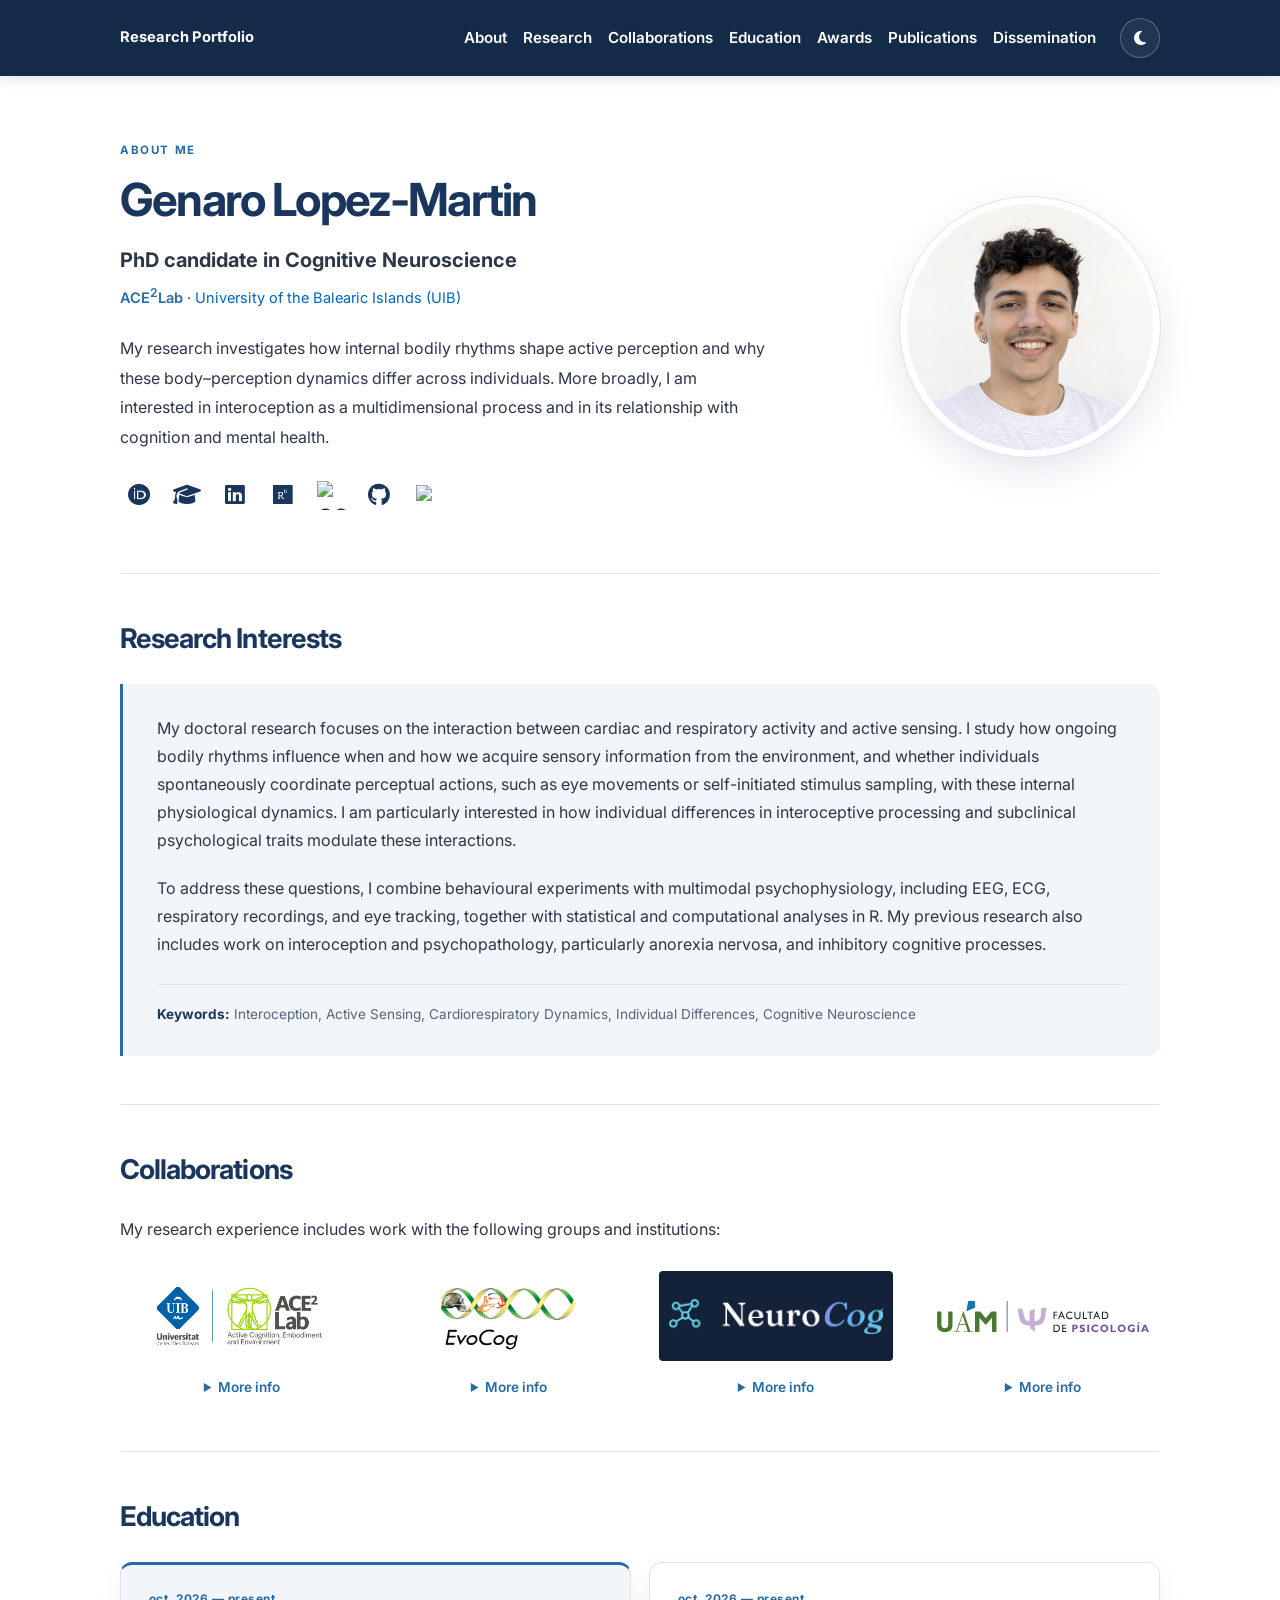
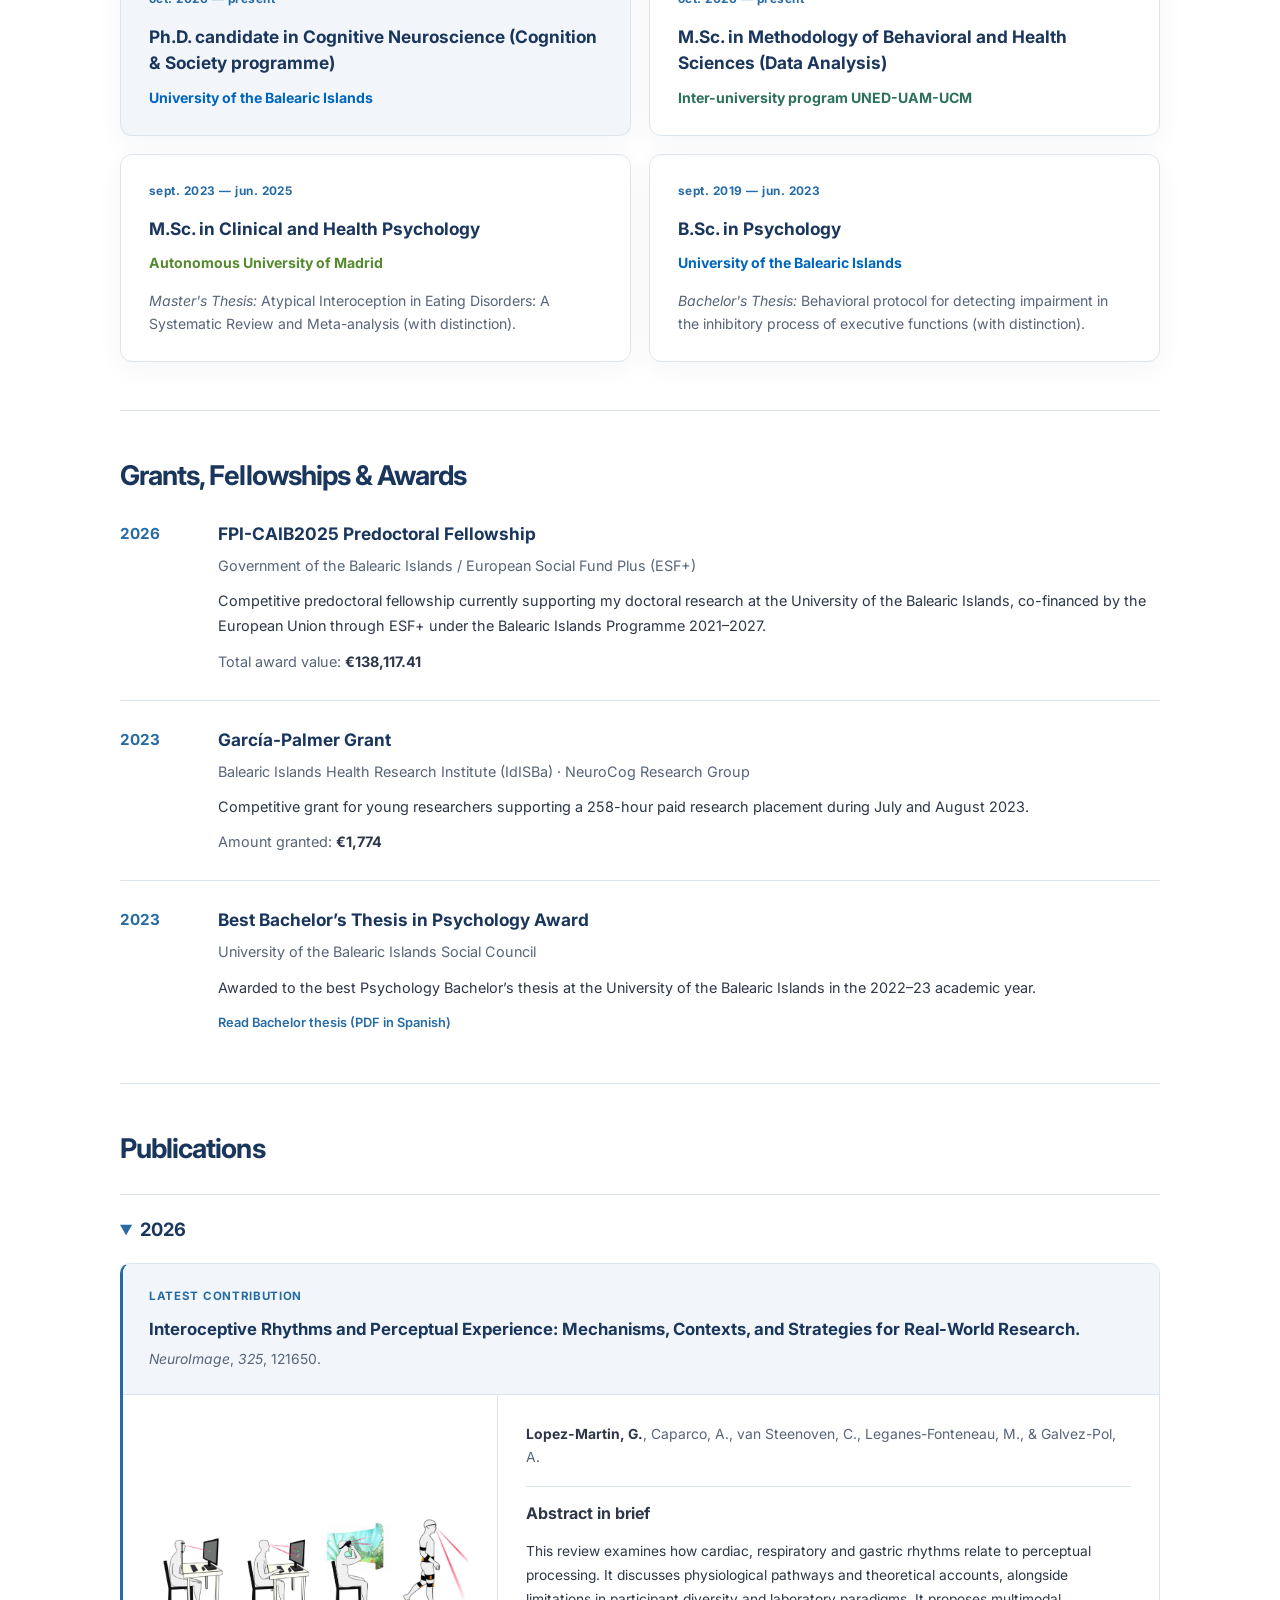
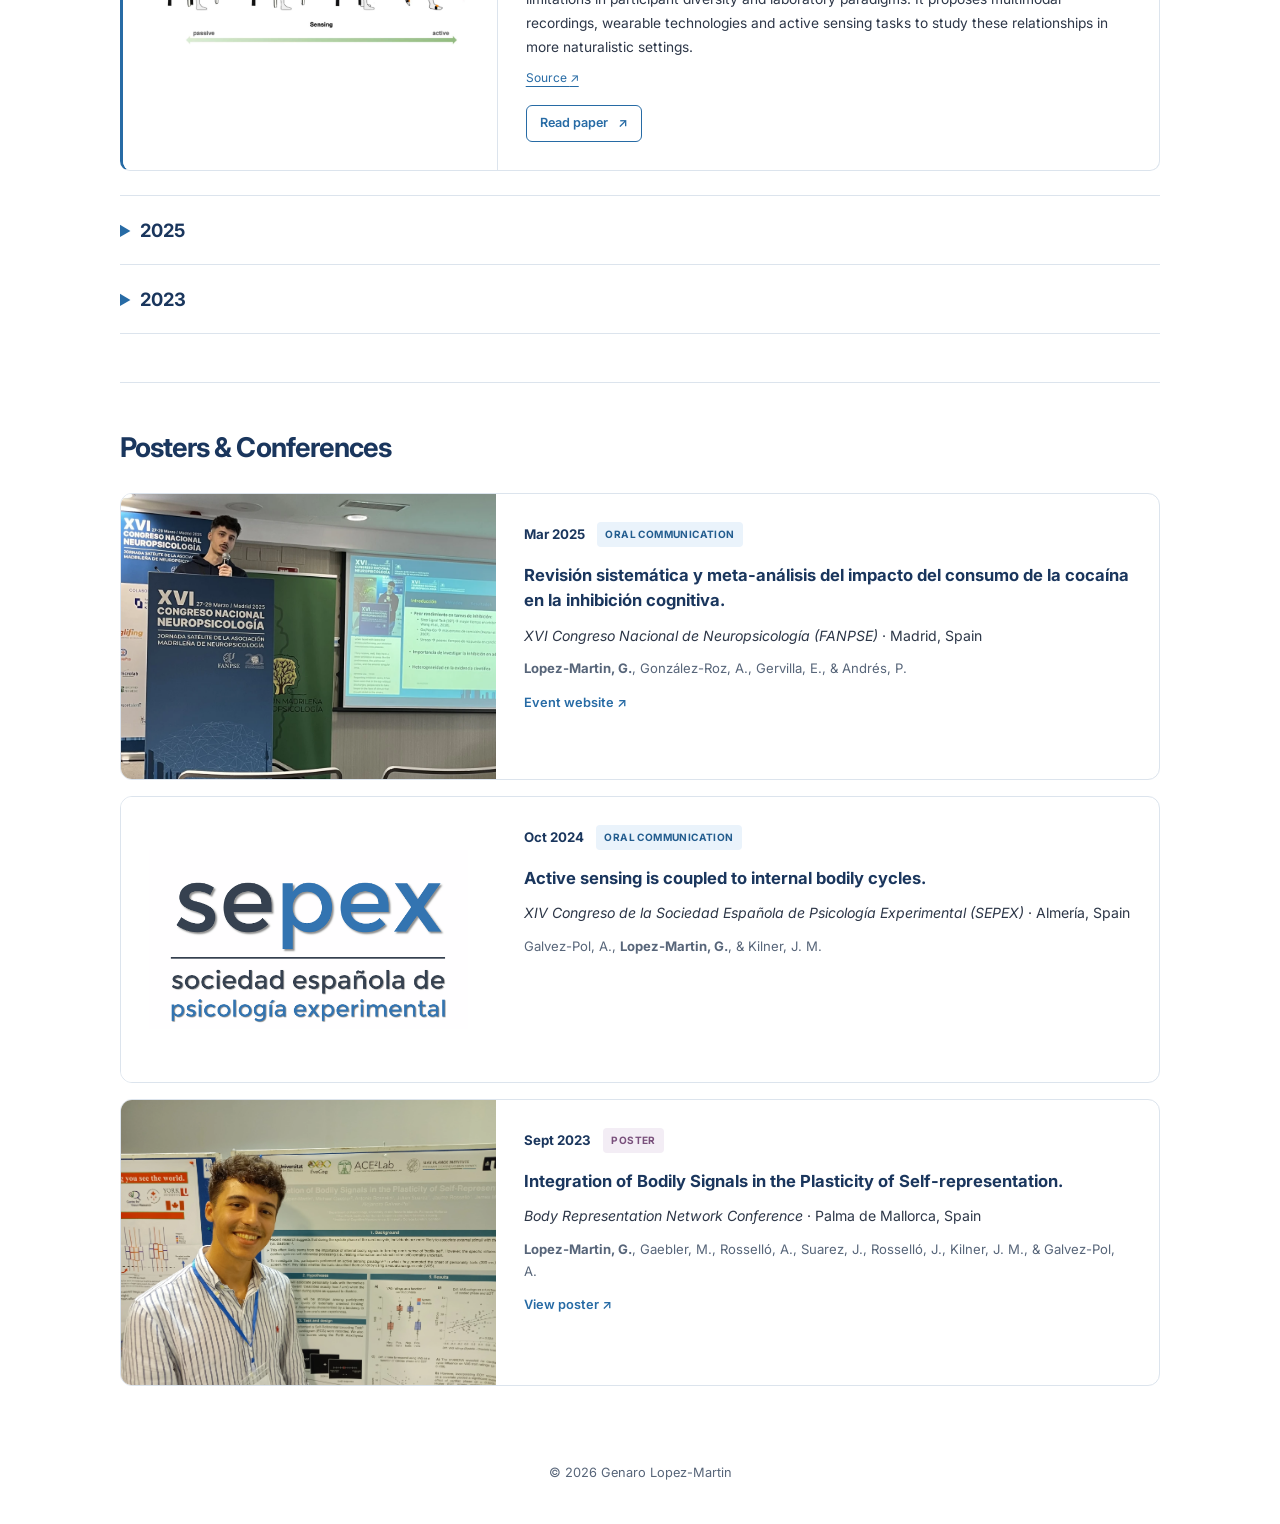
==== commit 13d8aa53: "Add files via upload" ====
--- a/index.html
+++ b/index.html
@@ -256,20 +256,19 @@
                         <details class="paper-disclosure latest-contribution" open>
                             <summary class="paper-summary"><span class="latest-label">Latest contribution</span><h3>Interoceptive Rhythms and Perceptual Experience: Mechanisms, Contexts, and Strategies for Real-World Research.</h3><span class="publication-journal"><em>NeuroImage</em>, <em>325</em>, 121650.</span></summary>
                             <div class="publication publication-with-figure">
-                    <a class="publication-figure" href="assets/active-sensing-2026.png" target="_blank" rel="noopener noreferrer" aria-label="Open figure: Experimental paradigms along a continuum from passive to active sensing.">
+                    <div class="publication-figure">
                         <img src="assets/active-sensing-2026.png" alt="Experimental paradigms along a continuum from passive to active sensing." loading="lazy" decoding="async" width="1846" height="757">
-                        <span class="figure-caption">View figure <span aria-hidden="true">↗</span></span>
-                    </a>
+                    </div>
                     <article class="publication-body">
                         
                         
                         <p class="publication-authors"><strong>Lopez-Martin, G.</strong>, Caparco, A., van Steenoven, C., Leganes-Fonteneau, M., & Galvez-Pol, A.</p>
                         
-                        <details class="abstract-brief" open>
-                            <summary>Abstract in brief</summary>
+                        <div class="abstract-brief">
+                            <h4 class="abstract-label">Abstract in brief</h4>
                             <p>This review examines how cardiac, respiratory and gastric rhythms relate to perceptual processing. It discusses physiological pathways and theoretical accounts, alongside limitations in participant diversity and laboratory paradigms. It proposes multimodal recordings, wearable technologies and active sensing tasks to study these relationships in more naturalistic settings.</p>
                             <a class="abstract-source" href="https://pubmed.ncbi.nlm.nih.gov/41412409/" target="_blank" rel="noopener noreferrer">Source <span aria-hidden="true">↗</span></a>
-                        </details>
+                        </div>
                         <a href="https://doi.org/10.1016/j.neuroimage.2025.121650" target="_blank" class="paper-btn" rel="noopener noreferrer">Read paper <span aria-hidden="true">↗</span></a>
                     </article>
                 </div>
@@ -282,20 +281,19 @@
                         <details class="paper-disclosure">
                             <summary class="paper-summary"><h3>Systematic Review and Meta-analysis of the Impact of Cocaine Use on Cognitive Inhibition.</h3><span class="publication-journal"><em>Neuropsychology Review</em>.</span></summary>
                             <div class="publication publication-with-figure">
-                    <a class="publication-figure" href="assets/cocaine-inhibition-2025.png" target="_blank" rel="noopener noreferrer" aria-label="Open figure: Forest plot of cognitive inhibition differences between cocaine users and controls.">
+                    <div class="publication-figure">
                         <img src="assets/cocaine-inhibition-2025.png" alt="Forest plot of cognitive inhibition differences between cocaine users and controls." loading="lazy" decoding="async" width="1672" height="1070">
-                        <span class="figure-caption">View figure <span aria-hidden="true">↗</span></span>
-                    </a>
+                    </div>
                     <article class="publication-body">
                         
                         
                         <p class="publication-authors"><strong>Lopez-Martin, G.</strong>, González-Roz, A., Belisario, K., Gervilla, E., & Andrés, P.</p>
                         
-                        <details class="abstract-brief">
-                            <summary>Abstract in brief</summary>
+                        <div class="abstract-brief">
+                            <h4 class="abstract-label">Abstract in brief</h4>
                             <p>This systematic review included 24 studies, with 20 contributing to the meta-analysis. Cocaine users showed poorer cognitive inhibition than controls (Hedges’ g = 0.65, 95% CI [0.28, 1.03]). The examined moderators did not significantly explain this difference. These findings establish an association; they do not by themselves demonstrate that cocaine use caused the impairment.</p>
                             <a class="abstract-source" href="https://pubmed.ncbi.nlm.nih.gov/41214400/" target="_blank" rel="noopener noreferrer">Source <span aria-hidden="true">↗</span></a>
-                        </details>
+                        </div>
                         <a href="https://doi.org/10.1007/s11065-025-09685-3" target="_blank" class="paper-btn" rel="noopener noreferrer">Read paper <span aria-hidden="true">↗</span></a>
                     </article>
                 </div>
@@ -304,20 +302,19 @@
                         <details class="paper-disclosure">
                             <summary class="paper-summary"><h3>Phase confusion: How inconsistent cardiac labelling obscures interoception research.</h3><span class="publication-journal"><em>Biological Psychology</em>, <em>199</em>, 109078.</span></summary>
                             <div class="publication publication-with-figure">
-                    <a class="publication-figure" href="assets/cardiac-phases-2025.png" target="_blank" rel="noopener noreferrer" aria-label="Open figure: Cardiac phase definitions and the afferent baroreceptor pathway.">
+                    <div class="publication-figure">
                         <img src="assets/cardiac-phases-2025.png" alt="Cardiac phase definitions and the afferent baroreceptor pathway." loading="lazy" decoding="async" width="1914" height="1456">
-                        <span class="figure-caption">View figure <span aria-hidden="true">↗</span></span>
-                    </a>
+                    </div>
                     <article class="publication-body">
                         
                         
                         <p class="publication-authors">Caparco, A., <strong>Lopez-Martin, G.</strong>, & Galvez-Pol, A.</p>
                         
-                        <details class="abstract-brief">
-                            <summary>Abstract in brief</summary>
+                        <div class="abstract-brief">
+                            <h4 class="abstract-label">Abstract in brief</h4>
                             <p>Studies of cardiac interoception use inconsistent definitions of systole and diastole, sometimes assigning the same period to opposite phases. This review examines the consequences for interpretation and comparison, including uncertainties in estimated neural latencies. It proposes the HEARTS framework to improve terminology, reporting and methodological consistency.</p>
                             <a class="abstract-source" href="https://pubmed.ncbi.nlm.nih.gov/40582489/" target="_blank" rel="noopener noreferrer">Source <span aria-hidden="true">↗</span></a>
-                        </details>
+                        </div>
                         <a href="https://doi.org/10.1016/j.biopsycho.2025.109078" target="_blank" class="paper-btn" rel="noopener noreferrer">Read paper <span aria-hidden="true">↗</span></a>
                     </article>
                 </div>
@@ -336,11 +333,11 @@
                         
                         <p class="publication-authors">Galvez-Pol, A., <strong>Lopez-Martin, G.</strong>, & Kilner, J. M.</p>
                         
-                        <details class="abstract-brief">
-                            <summary>Commentary in brief</summary>
+                        <div class="abstract-brief">
+                            <h4 class="abstract-label">Commentary in brief</h4>
                             <p>This commentary proposes that research on social timing should consider active sensing, multisensory integration and internal bodily signals together. It argues for studying how organisms acquire information while interacting with others and their surroundings. The role of bodily rhythms in social coordination is presented as a question for further investigation, rather than an established mechanism.</p>
                             <a class="abstract-source" href="https://doi.org/10.1016/j.plrev.2023.10.005" target="_blank" rel="noopener noreferrer">Source <span aria-hidden="true">↗</span></a>
-                        </details>
+                        </div>
                         <a href="https://doi.org/10.1016/j.plrev.2023.10.005" target="_blank" class="paper-btn" rel="noopener noreferrer">Read paper <span aria-hidden="true">↗</span></a>
                     </article>
                 </div>
--- a/style.css
+++ b/style.css
@@ -1,547 +1,320 @@
-
-html {
-    scroll-behavior: smooth;
-    scroll-padding-top: 30px;
-}
-
-
 :root {
     --primary: #1a365d;
-    --secondary: #3182ce;
+    --secondary: #276ba5;
     --text: #2d3748;
-    --light-bg: #f8fafc;
+    --muted: #576579;
+    --light-bg: #f2f6fa;
     --white: #ffffff;
+    --border: #dce4ed;
+    --shadow: 0 8px 28px rgba(26, 54, 93, .045);
 }
 
 body.dark-mode {
-    --primary: #90cdf4;
-    --secondary: #63b3ed;
+    --primary: #dcecff;
+    --secondary: #90c6f4;
     --text: #e2e8f0;
-    --light-bg: #1a202c;
-    --white: #0f172a;
-}
-
+    --muted: #afbed0;
+    --light-bg: #18283d;
+    --white: #0f1929;
+    --border: #304258;
+    --shadow: none;
+    color-scheme: dark;
+}
 
 * { box-sizing: border-box; margin: 0; padding: 0; }
-
+html { scroll-behavior: smooth; scroll-padding-top: 96px; }
 body {
     font-family: 'Inter', sans-serif;
+    font-size: 16px;
+    line-height: 1.75;
     color: var(--text);
-    line-height: 1.7;
-    scroll-behavior: smooth;
-}
-
-body {
-    background-color: var(--white);
-    transition: background-color 0.3s ease, color 0.3s ease;
-}
-
-section {
-    background-color: transparent;
-}
-
-
-
-
-
-
-.container {
-    max-width: 800px;
-    margin: 0 auto;
-    padding: 0 40px;
-}
-
-/* Navigate */
-
+    background: var(--white);
+}
+a { color: var(--secondary); text-underline-offset: 4px; }
+a:hover { text-decoration: underline; }
+button { font: inherit; cursor: pointer; }
+a:focus-visible, button:focus-visible { outline: 3px solid var(--secondary); outline-offset: 5px; }
+img { max-width: 100%; }
+.container { width: min(100% - 80px, 1040px); margin-inline: auto; }
+.skip-link {
+    position: fixed;
+    top: -100px;
+    left: 16px;
+    z-index: 200;
+    background: var(--white);
+    padding: 10px 20px;
+}
+.skip-link:focus { top: 12px; }
+
+/* Navigation */
 nav {
-    
-    background-image: linear-gradient(rgba(26, 54, 93, 0.7), rgba(26, 54, 93, 0.7)), url('neurona-encabezado.jpg');
-    background-size: cover;
-    background-position: center;
-    background-repeat: no-repeat;
-    
-    padding: 20px 0;
     position: sticky;
     top: 0;
     z-index: 100;
-    
-    box-shadow: 0 2px 10px rgba(0,0,0,0.3);
-}
-
-
-
-
+    background: #1a365d linear-gradient(rgba(18, 40, 69, .82), rgba(18, 40, 69, .82));
+    background-image: linear-gradient(rgba(18, 40, 69, .82), rgba(18, 40, 69, .82)), url('neurona-encabezado.jpg');
+    background-size: cover;
+    background-position: center;
+    box-shadow: 0 2px 12px rgba(15, 30, 50, .16);
+}
 .nav-container {
+    width: min(100% - 80px, 1040px);
+    min-height: 76px;
+    margin-inline: auto;
     display: flex;
-    justify-content: space-between;
     align-items: center;
-    max-width: 800px;
-    margin: 0 auto;
-    padding: 0 40px;
-}
-
-.logo { color: white; font-weight: 700; text-decoration: none; }
-
-nav ul { display: flex; list-style: none; }
-
-
-
-
-
-
-nav ul li a {
-    color: white;
-    text-decoration: none;
-    margin-left: 20px;
-    font-size: 0.85rem;
-    font-weight: 600;
-    position: relative; 
-    padding-bottom: 4px; 
-    transition: color 0.3s ease;
-}
-
-
-nav ul li a::after {
-    content: '';
-    position: absolute;
-    width: 0;           
-    height: 2px;        
-    bottom: 0;
-    left: 50%;          
-    background-color: #90cdf4; 
-    transition: all 0.3s ease-in-out;
-    transform: translateX(-50%); 
-}
-
-
-nav ul li a:hover {
-    color: #90cdf4;
-}
-
-nav ul li a:hover::after {
-    width: 100%; 
-}
-
-
-
-
-nav ul li a:hover {
-    color: #90cdf4; 
-    transition: color 0.3s ease; 
-}
-
-
-
-/* Header */
-header { 
-    padding: 110px 0 60px 0; 
-}
-
-.profile-wrapper {
-    display: flex;
-    justify-content: space-between;
-    align-items: center;
-    gap: 40px;
-}
-
-.profile-info h1 {
-    font-size: 2.8rem;
-    color: var(--primary);
-    margin-bottom: 25px; 
-    line-height: 1.1;
-}
-
-.profile-role {
-    font-size: 1.25rem;
-    font-weight: 700;
-    line-height: 1.5;
-    margin-bottom: 8px;
-}
-
-/* Profile picture */
+    gap: 24px;
+}
+.logo { color: #fff; font-size: .92rem; font-weight: 700; text-decoration: none; white-space: nowrap; }
+nav ul { display: flex; list-style: none; margin-left: auto; gap: 16px; }
+nav ul a { color: #fff; text-decoration: none; font-size: .95rem; font-weight: 600; padding-block: 12px; position: relative; display: inline-block; }
+nav ul a:hover { color: #b9ddfb; text-decoration: none; }
+nav ul a::after { content: ''; position: absolute; left: 50%; bottom: 5px; width: 100%; height: 2px; background: #b9ddfb; transform: translateX(-50%) scaleX(0); transform-origin: center; transition: transform .22s ease; }
+nav ul a:hover::after, nav ul a:focus-visible::after { transform: translateX(-50%) scaleX(1); }
+nav :focus-visible { outline-color: #b9ddfb; }
+#theme-toggle, .menu-toggle {
+    display: grid;
+    place-items: center;
+    flex: 0 0 40px;
+    width: 40px;
+    height: 40px;
+    border: 1px solid rgba(255, 255, 255, .25);
+    border-radius: 50%;
+    color: #fff;
+    background: rgba(255, 255, 255, .06);
+    font-size: 1rem;
+}
+.menu-toggle { display: none; }
+body.dark-mode #theme-toggle { color: #f6d77a; }
+
+/* Profile */
+header.container { padding-block: 64px 58px; }
+.profile-wrapper { display: grid; grid-template-columns: minmax(0, 1fr) 260px; gap: 60px; align-items: center; }
+.eyebrow { color: var(--secondary); font-size: .72rem; font-weight: 700; letter-spacing: .14em; text-transform: uppercase; margin-bottom: 14px; }
+.profile-info h1 { color: var(--primary); font-size: clamp(2rem, 3.6vw, 2.85rem); line-height: 1.16; letter-spacing: -.04em; margin-bottom: 18px; }
+.profile-role { font-size: 20px; font-weight: 700; line-height: 1.5; margin-bottom: 8px; }
+.profile-affiliation { font-size: .91rem; line-height: 1.6; }
+.profile-affiliation a { text-decoration: none; }
+.profile-intro { margin-block: 24px; font-size: 1rem; line-height: 1.85; max-width: 65ch; }
 .profile-image img {
-    width: 200px;
-    height: 200px;
+    display: block;
+    width: 260px;
+    height: 260px;
     border-radius: 50%;
     object-fit: cover;
-    box-shadow: 0 10px 25px rgba(0,0,0,0.1);
-    border: 5px solid #e2e8f0; 
-    margin-top: 25px; 
-}
-
-/* Social media */
-.social-links { margin-bottom: 20px; }
-
-.social-links a {
-    font-size: 1.6rem;
-    color: var(--primary);
-    margin-right: 18px;
-    transition: color 0.3s;
-}
-
-.social-links a:hover { color: var(--secondary); }
-
-.cv-link { font-size: 1rem; color: #4a5568; }
-
-.cv-link a {
-    color: var(--secondary);
-    font-weight: 600;
-    text-decoration: none;
-}
-
-.cv-link a:hover {text-decoration: underline;
-}
-
-
-/* Sections */
-section { padding: 60px 0; border-top: 1px solid #edf2f7; }
-
-.section-title {
-    font-size: 1.5rem;
-    color: var(--primary);
-    margin-bottom: 30px;
-    text-transform: uppercase;
-    letter-spacing: 1px;
-}
-
-/* Interests */
-.interest-card {
-    background: var(--light-bg);
-    padding: 30px;
-    border-radius: 12px;
-    border-left: 4px solid var(--secondary);
-    box-shadow: 0 4px 6px rgba(0, 0, 0, 0.05);
-}
-
-.interest-card {
-    transition: transform 0.25s ease, box-shadow 0.25s ease;
-}
-
-.interest-card:hover {
-    transform: translateY(-3px);
-    box-shadow: 0 12px 28px rgba(0,0,0,0.08);
-}
-
-
-
-
-.interest-card i { font-size: 2rem; color: var(--secondary); margin-bottom: 15px; display: block;}
-
-.link-lab {
-    color: var(--secondary);
-    text-decoration: none;
-    font-weight: 600;
-    transition: text-decoration 0.3s ease;
-}
-
-.link-lab:hover {text-decoration: underline;
-}
-
-
-/* Keywords */
-.keywords-area {
-    margin-top: 25px;
-    padding-top: 15px;
-    border-top: 1px solid #cbd5e0; 
-    font-size: 0.95rem;
-    text-align: left; 
-}
+    border: 7px solid var(--white);
+    outline: 1px solid var(--border);
+    box-shadow: 0 14px 36px rgba(26, 54, 93, .12);
+}
+.social-links { display: flex; align-items: center; flex-wrap: wrap; gap: 10px; }
+.social-links a { display: inline-flex; align-items: center; justify-content: center; width: 38px; height: 38px; color: var(--primary); font-size: 1.4rem; text-decoration: none; border-radius: 50%; }
+.social-links a:hover { color: var(--secondary); background: var(--light-bg); }
+.osf-icon { width: 29px; height: 29px; object-fit: contain; }
+.bluesky-icon { width: 22px; height: 22px; object-fit: contain; }
+body.dark-mode .bluesky-icon { filter: brightness(0) invert(1); }
+
+/* Research and collaborations */
+section { padding-block: 48px; border-top: 1px solid var(--border); }
+.section-title { font-size: 1.7rem; line-height: 1.25; font-weight: 700; letter-spacing: -.035em; color: var(--primary); margin-bottom: 28px; }
+.interest-card { padding: 30px 34px; border-left: 3px solid var(--secondary); background: var(--light-bg); border-radius: 0 12px 12px 0; }
+.interest-card > p + p { margin-top: 20px; }
+.keywords-area { margin-top: 26px; padding-top: 18px; border-top: 1px solid var(--border); font-size: .85rem; color: var(--muted); }
+.keywords-area strong { color: var(--primary); }
+.link-lab { color: var(--secondary); text-decoration: none; font-weight: 600; }
+.collaboration-list { padding-left: 21px; margin-top: 14px; font-size: .94rem; }
+.collaboration-list li { padding-left: 5px; margin-bottom: 6px; line-height: 1.6; }
+.collaboration-list li::marker { color: var(--secondary); }
+
+/* Education */
+.timeline { display: grid; grid-template-columns: repeat(2, minmax(0, 1fr)); gap: 18px; }
+.timeline-item { padding: 26px 28px; border: 1px solid var(--border); border-radius: 12px; box-shadow: var(--shadow); }
+.timeline-item:first-child { background: var(--light-bg); border-top: 3px solid var(--secondary); padding-top: 24px; }
+.date { display: block; font-size: .74rem; font-weight: 700; letter-spacing: .04em; color: var(--secondary); margin-bottom: 14px; }
+.timeline-item h3 { font-size: 1.08rem; line-height: 1.5; color: var(--primary); margin-bottom: 10px; }
+.timeline-item > p { font-size: .88rem; line-height: 1.65; }
+.link-uib, .link-uam, .link-methodology { text-decoration: none; }
+.link-uib { color: #0065BD; }
+.link-uam { color: #558a2e; }
+.link-methodology { color: #2d715d; }
+body.dark-mode .timeline-item .link-uib { color: #6bb3f2; }
+body.dark-mode .timeline-item .link-uam { color: #a4ce7d; }
+body.dark-mode .timeline-item .link-methodology { color: #80c9ad; }
+body.dark-mode .profile-affiliation .link-uib { color: #6bb3f2; }
+.thesis { color: var(--muted); margin-top: 14px; }
+
+/* Publications */
+.pub-list { list-style: none; display: grid; gap: 16px; }
+.publication { display: grid; grid-template-columns: 74px minmax(0, 1fr); gap: 24px; padding: 28px; border: 1px solid var(--border); border-radius: 12px; }
+.publication:first-child { background: var(--light-bg); border-left: 3px solid var(--secondary); padding-left: 26px; }
+.publication-year { font-size: 1.15rem; font-weight: 700; color: var(--secondary); line-height: 1.5; }
+.publication-body h3 { color: var(--primary); font-size: 1.1rem; line-height: 1.5; margin-bottom: 10px; }
+.publication-authors, .publication-journal { font-size: .87rem; line-height: 1.7; color: var(--muted); }
+.publication-authors strong { color: var(--text); }
+.publication-journal { margin-top: 5px; }
+.paper-btn { display: inline-flex; align-items: center; gap: 10px; font-size: .79rem; font-weight: 600; text-decoration: none; padding: 6px 13px; margin-top: 15px; border: 1px solid var(--secondary); border-radius: 6px; }
+.paper-btn:hover { background: var(--secondary); color: var(--white); text-decoration: none; }
+
+/* Posters and conferences */
+.dissemination-grid { display: grid; gap: 16px; }
+.diss-card { display: grid; grid-template-columns: 150px minmax(0, 1fr); gap: 28px; border: 1px solid var(--border); border-radius: 12px; padding: 28px; }
+.event-meta { display: flex; flex-direction: column; align-items: flex-start; gap: 12px; }
+.event-date { font-size: .83rem; font-weight: 700; color: var(--primary); }
+.type-tag { display: inline-block; font-size: .63rem; font-weight: 700; letter-spacing: .04em; text-transform: uppercase; padding: 4px 8px; border-radius: 4px; line-height: 1.65; }
+.type-tag.oral { color: #235d8f; background: #eaf3fb; }
+.type-tag.poster { color: #79507c; background: #f3edf5; }
+body.dark-mode .type-tag.oral { color: #afd8fa; background: #233d58; }
+body.dark-mode .type-tag.poster { color: #dfbde3; background: #3a2b45; }
+.event-body h3 { font-size: 1.04rem; line-height: 1.55; color: var(--primary); margin-bottom: 10px; }
+.event-venue { font-size: .88rem; color: var(--text); line-height: 1.65; }
+.event-authors { font-size: .82rem; color: var(--muted); line-height: 1.7; margin-top: 10px; }
+.event-link { display: inline-block; font-size: .8rem; font-weight: 600; margin-top: 12px; text-decoration: none; }
+footer { padding: 28px 20px 40px; text-align: center; font-size: .8rem; color: var(--muted); }
+
+@media (max-width: 1100px) {
+    .nav-container { gap: 16px; }
+    nav ul { gap: 16px; }
+    .profile-wrapper { gap: 36px; grid-template-columns: minmax(0, 1fr) 230px; }
+    .profile-image img { width: 230px; height: 230px; }
+}
+
+@media (max-width: 1050px) {
+    .container, .nav-container { width: calc(100% - 48px); }
+    .nav-container { min-height: 68px; gap: 12px; }
+    .menu-toggle { display: grid; margin-left: auto; }
+    nav ul { display: none; position: absolute; left: 0; top: 100%; width: 100%; margin: 0; padding: 16px 24px 24px; flex-direction: column; gap: 0; background: #142e50; border-top: 1px solid rgba(255,255,255,.15); }
+    nav ul.active { display: flex; }
+    nav ul a { display: inline-block; font-size: 1rem; padding: 10px 0; }
+    header.container { padding-block: 44px; }
+    .profile-wrapper { grid-template-columns: minmax(0, 1fr) 190px; gap: 28px; }
+    .profile-image img { width: 190px; height: 190px; }
+    .profile-info h1 { font-size: 2rem; }
+    .timeline-item { padding: 24px; }
+    .timeline-item:first-child { padding-top: 22px; }
+}
+
+@media (max-width: 640px) {
+    html { scroll-padding-top: 88px; }
+    .container, .nav-container { width: calc(100% - 40px); }
+    header.container { padding-block: 32px 36px; }
+    .profile-wrapper { display: flex; flex-direction: column-reverse; align-items: flex-start; gap: 28px; }
+    .profile-image img { width: 152px; height: 152px; border-width: 5px; }
+    .profile-info h1 { font-size: clamp(1.9rem, 8vw, 2.4rem); }
+    .profile-intro { font-size: .95rem; }
+    section { padding-block: 34px; }
+    .section-title { font-size: 1.45rem; margin-bottom: 22px; }
+    .interest-card { padding: 24px 22px; font-size: .94rem; }
+    .timeline { grid-template-columns: 1fr; gap: 14px; }
+    .publication { grid-template-columns: 1fr; gap: 10px; padding: 22px; }
+    .publication:first-child { padding-left: 20px; }
+    .publication-year { font-size: .85rem; }
+    .publication-body h3 { font-size: 1.04rem; }
+    .diss-card { grid-template-columns: 1fr; gap: 15px; padding: 22px; }
+    .event-meta { flex-direction: row; flex-wrap: wrap; align-items: center; justify-content: space-between; }
+    .social-links { gap: 6px; }
+}
+
+@media (prefers-reduced-motion: reduce) {
+    html { scroll-behavior: auto; }
+}
+
+/* Subtle interaction */
+.interest-card, .timeline-item { transition: transform .22s ease, box-shadow .22s ease, border-color .22s ease; }
+@media (hover: hover) and (pointer: fine) {
+    .interest-card:hover { transform: translateY(-2px); box-shadow: 0 9px 24px rgba(26,54,93,.09); }
+    .timeline-item:hover { transform: translateY(-2px); box-shadow: 0 9px 22px rgba(26,54,93,.08); border-color: var(--secondary); }
+}
+.timeline-item:focus-within { border-color: var(--secondary); }
 
 /* Collaborations */
-.collaboration-list {
-    margin-top: 14px;
-    padding-left: 20px;
-}
-
-.collaboration-list li {
-    padding-left: 4px;
-    margin-bottom: 6px;
-    line-height: 1.5;
-}
-
-/* Education */
-.timeline-item {
-    margin-bottom: 30px;
-    padding-left: 20px;
-    border-left: 3px solid var(--secondary);
-}
-
-.date { font-weight: 700; color: var(--secondary); font-size: 0.9rem; }
-
-.link-uib { color: #0065BD !important; text-decoration: none !important; }
-.link-uib:hover {text-decoration: underline !important; }
-
-
-.link-uam { color: #558a2e !important; text-decoration: none !important; }
-.link-uam:hover {text-decoration: underline !important; }
-
-.link-methodology { color: #2d715d !important; text-decoration: none !important; }
-.link-methodology:hover { text-decoration: underline !important; }
-
-.thesis { margin-top: 8px; font-size: 0.95rem; color: #4a5568; line-height: 1.4; }
-
-/* Publications */
-.pub-list { padding-left: 20px; }
-
-.pub-list li { margin-bottom: 25px; padding-left: 10px; }
-
-.paper-btn { 
-    color: var(--secondary); 
-    text-decoration: none; 
-    font-size: 0.75rem; 
-    font-weight: 700;
-    border: 1.5px solid var(--secondary); 
-    padding: 2px 8px; 
-    border-radius: 4px; 
-    margin-left: 8px;
-    text-transform: uppercase;
-    transition: all 0.3s;
-}
-
-.paper-btn:hover { background: var(--secondary); color: white; }
-
-/* Dissemination */
-.dissemination-grid { display: flex; flex-direction: column; gap: 12px; }
-
-.diss-card { border: 1px solid #e2e8f0; padding: 14px; border-radius: 10px; transition: border 0.3s; }
-
-.diss-card:hover { border-color: var(--secondary); }
-
-.type-tag { font-size: 0.65rem; font-weight: 800; text-transform: uppercase; padding: 3px 10px; border-radius: 20px; margin-bottom: 12px; display: inline-block; }
-
-.type-tag.oral { background: #ebf8ff; color: #2b6cb0; }
-.type-tag.poster { background: #fff5f7; color: #97266d; }
-
-footer { text-align: center; padding: 60px 0; color: #a0aec0; font-size: 0.85rem; }
-
-
-footer a {
-    color: inherit;         
-    text-decoration: none;  
-    transition: color 0.3s ease;
-}
-
-footer a:hover {
-    text-decoration: underline; 
-    color: var(--secondary);    
-}
-
-
-
-
-
-/* --- RESPONSIVE DESIGN --- */
-
-
-.menu-toggle {
-    display: none;
-    background: none;
-    border: none;
-    color: white;
-    font-size: 1.5rem;
-    cursor: pointer;
-}
-
-@media (max-width: 768px) {
-    
-    .menu-toggle {
-        display: block; 
-        order: 2;
-    }
-
-    #theme-toggle {
-        order: 3;
-        margin-left: 10px;
-    }
-
-    .logo {
-        order: 1;
-        font-size: 1rem;
-    }
-
-    nav ul {
-        display: none; 
-        flex-direction: column;
-        width: 100%;
-        position: absolute;
-        top: 100%;
-        left: 0;
-        background: rgba(26, 54, 93, 0.95); 
-        backdrop-filter: blur(10px);
-        padding: 20px 0;
-        text-align: center;
-        border-bottom: 1px solid rgba(255,255,255,0.1);
-    }
-
-    nav ul.active {
-        display: flex; 
-    }
-
-    nav ul li {
-        margin: 15px 0;
-    }
-
-    nav ul li a {
-        margin-left: 0;
-        font-size: 1.1rem;
-    }
-
-    
-    .profile-wrapper {
-        flex-direction: column-reverse;
-        text-align: center;
-        gap: 20px;
-    }
-
-    .profile-info h1 {
-        font-size: 2.2rem; 
-    }
-
-    .profile-image img {
-        width: 160px;
-        height: 160px;
-        margin-top: 30px;
-    }
-
-    .social-links {
-        display: flex;
-        justify-content: center;
-        flex-wrap: wrap;
-        gap: 10px;
-    }
-
-    
-    .container {
-        padding: 0 20px;
-    }
-
-    section {
-        padding: 40px 0;
-    }
-
-    .section-title {
-        font-size: 1.2rem;
-    }
-
-    
-    .timeline-item {
-        padding-left: 15px;
-    }
-}
-
-
-
-.osf-icon {
-    width: 36px;
-    height: 36px;
-    vertical-align: middle;
-    position: relative;
-    top: -2px;
-    left: -2px;
-    transition: filter 0.3s ease, opacity 0.3s ease;
-}
-
-.osf-link:hover .osf-icon {
-    opacity: 1;
-    filter: brightness(0) saturate(100%)
-            invert(46%) sepia(83%) saturate(746%)
-            hue-rotate(178deg) brightness(95%) contrast(92%);
-}
-
-.github-link {
-    margin-left: -2px;
-}
-
-.bluesky-icon {
-    width: 26px;
-    height: 26px;
-    vertical-align: middle;
-    position: relative;
-    top: -2px;
-    left: +5px;
-    transition: filter 0.3s ease, opacity 0.3s ease;
-}
-
-.bluesky-link:hover .bluesky-icon {
-    opacity: 1;
-    filter: brightness(0) saturate(100%)
-            invert(46%) sepia(83%) saturate(746%)
-            hue-rotate(178deg) brightness(95%) contrast(92%);
-}
-
-
-#theme-toggle {
-    background: none;
-    border: none;
-    color: white;
-    font-size: 1.2rem;
-    cursor: pointer;
-    margin-left: 20px;
-    transition: color 0.3s ease, transform 0.2s ease;
-}
-
-#theme-toggle:hover {
-    color: #90cdf4;
-    transform: scale(1.1);
-}
-
-
-
-body.dark-mode .interest-card,
-body.dark-mode .diss-card {
-    background-color: #2d3748;
-    border-color: #4a5568;
-}
-
-body.dark-mode footer {
-    color: #718096;
-}
-
-body.dark-mode nav {
-    box-shadow: 0 2px 10px rgba(0,0,0,0.8);
-}
-
-
-body.dark-mode #theme-toggle {
-    color: #f6e05e; 
-}
-
-body.dark-mode .profile-info h1 {
-    color: #ffffff;
-}
-
-
-body.dark-mode .diss-card i.fa-link {
-    color: #d6bcfa; 
-    transition: color 0.3s ease;
-}
-
-body.dark-mode .diss-card a:hover i.fa-link {
-    color: #e9d8fd; 
-}
-
-body.dark-mode .cv-link {
-    color: #d6bcfa; 
-}
-
-body.dark-mode .cv-link a {
-    color: #e9d8fd;
-}
-
-body.dark-mode .social-links a {
-    color: #ffffff;
-}
-
-body.dark-mode .social-links a:hover {
-    color: var(--secondary);
-}
-
-
-body.dark-mode .bluesky-icon {
-    filter: brightness(0) invert(1);
-    transition: filter 0.3s ease;
-}
-
-body.dark-mode .bluesky-link:hover .bluesky-icon {
-    opacity: 0.75;
-}
+.collaboration-list { display: grid; grid-template-columns: repeat(4, minmax(0, 1fr)); gap: 28px; list-style: none; padding: 0; margin-top: 28px; align-items: start; }
+.collaboration-list li { margin: 0; min-width: 0; }
+.lab-logo { display: flex; align-items: center; justify-content: center; height: 90px; padding: 10px; background: #fff; border-radius: 4px; }
+.lab-logo img { display: block; width: 100%; height: auto; max-height: 70px; object-fit: contain; }
+.lab-logo-dark { background: #142239; }
+.collaboration-details { margin-top: 12px; }
+.collaboration-details summary { cursor: pointer; width: fit-content; margin-inline: auto; padding: 4px; color: var(--secondary); font-size: .85rem; font-weight: 600; }
+.collaboration-details summary:focus-visible { outline: 2px solid var(--secondary); outline-offset: 4px; }
+.collaboration-details p { margin-top: 12px; font-size: .85rem; line-height: 1.7; }
+
+/* Grants, fellowships and awards */
+.awards-list { list-style: none; }
+.award-item { display: grid; grid-template-columns: 74px minmax(0, 1fr); gap: 24px; padding: 26px 0; border-top: 1px solid var(--border); }
+.award-item:first-child { padding-top: 0; border-top: 0; }
+.award-item:last-child { padding-bottom: 0; }
+.award-year { color: var(--secondary); font-size: .95rem; font-weight: 700; }
+.award-body h3 { color: var(--primary); font-size: 1.08rem; line-height: 1.5; margin-bottom: 6px; }
+.award-body p { font-size: .9rem; line-height: 1.75; }
+.award-institution { color: var(--muted); margin-bottom: 10px; }
+.award-amount { margin-top: 10px; color: var(--muted); }
+.award-amount strong { color: var(--text); }
+
+/* Figures and brief summaries */
+.publication { padding: 0; gap: 0; grid-template-columns: 1fr; overflow: hidden; }
+.publication:first-child { padding-left: 0; }
+.publication-with-figure { grid-template-columns: minmax(0, .85fr) minmax(0, 1.5fr); }
+.publication-body { padding: 28px; min-width: 0; }
+.publication-year { display: block; margin-bottom: 12px; font-size: .94rem; }
+.publication-figure { display: flex; flex-direction: column; justify-content: center; align-items: center; gap: 14px; padding: 22px; background: #fff; border-right: 1px solid var(--border); text-decoration: none; }
+.publication-figure img { width: 100%; height: auto; max-height: 290px; object-fit: contain; }
+.figure-caption { color: #276ba5; font-size: .75rem; font-weight: 600; }
+.abstract-brief { margin-top: 16px; padding-top: 12px; border-top: 1px solid var(--border); }
+.abstract-brief summary { cursor: pointer; color: var(--secondary); font-size: .85rem; font-weight: 600; width: fit-content; }
+.abstract-brief summary:focus-visible { outline: 2px solid var(--secondary); outline-offset: 5px; }
+.abstract-brief p { margin-top: 12px; font-size: .86rem; line-height: 1.75; }
+.abstract-source { display: inline-block; margin-top: 8px; font-size: .75rem; }
+
+/* Event photographs */
+.diss-card { grid-template-columns: minmax(0,.85fr) minmax(0,1.5fr); padding: 0; gap: 0; overflow: hidden; }
+.event-image { display: block; min-height: 285px; position: relative; background: #fff; }
+.event-image img { display: block; width: 100%; height: 100%; position: absolute; inset: 0; object-fit: cover; }
+.conference-photo img { object-position: 50% 44%; }
+.poster-photo img { object-position: 35% 50%; }
+.conference-logo { display: flex; align-items: center; padding: 28px; }
+.conference-logo img { height: auto; position: static; object-fit: contain; }
+.event-body { padding: 28px; }
+.event-meta { flex-direction: row; align-items: center; flex-wrap: wrap; gap: 12px; margin-bottom: 16px; }
+
+@media (max-width: 740px) {
+    .publication-with-figure, .diss-card { grid-template-columns: 1fr; }
+    .publication-figure { border-right: 0; border-bottom: 1px solid var(--border); padding: 24px; }
+    .publication-figure img { max-height: 240px; }
+    .event-image { min-height: 0; aspect-ratio: 4 / 3; }
+    .conference-logo { aspect-ratio: 2 / 1; justify-content: center; }
+    .conference-logo img { max-height: 160px; }
+}
+@media (max-width: 640px) {
+    .award-item { grid-template-columns: 1fr; gap: 8px; }
+    .publication-body, .event-body { padding: 22px; }
+    .publication, .publication:first-child, .diss-card { padding: 0; gap: 0; }
+}
+@media (max-width: 800px) {
+    .collaboration-list { grid-template-columns: repeat(2, minmax(0, 1fr)); gap: 24px; }
+}
+@media (max-width: 360px) {
+    .collaboration-list { grid-template-columns: 1fr; }
+    .lab-logo { max-width: 220px; margin-inline: auto; }
+}
+@media (prefers-reduced-motion: reduce) {
+    .interest-card, .timeline-item, nav ul a::after { transition: none; }
+    .interest-card:hover, .timeline-item:hover { transform: none; }
+}
+
+/* Publications by year */
+.publication-year-group { border-top: 1px solid var(--border); }
+.publication-year-group:last-child { border-bottom: 1px solid var(--border); }
+.year-summary { cursor: pointer; padding: 18px 0; color: var(--primary); font-size: 1.15rem; font-weight: 700; }
+.year-summary::marker { color: var(--secondary); }
+.publication-year-group > .pub-list { padding-bottom: 24px; gap: 12px; }
+.paper-disclosure { border: 1px solid var(--border); border-radius: 10px; overflow: hidden; }
+.paper-summary { display: block; list-style: none; padding: 22px 26px; cursor: pointer; }
+.paper-summary::-webkit-details-marker { display: none; }
+.paper-summary h3 { font-size: 1.05rem; line-height: 1.55; color: var(--primary); margin-bottom: 6px; }
+.paper-summary:hover h3 { color: var(--secondary); }
+.paper-summary .publication-journal { display: block; }
+.paper-disclosure[open] > .paper-summary { background: var(--light-bg); border-bottom: 1px solid var(--border); }
+.paper-disclosure .publication { border: 0; border-radius: 0; background: transparent; padding: 0; }
+.paper-summary:focus-visible, .year-summary:focus-visible { outline: 2px solid var(--secondary); outline-offset: -3px; }
+@media (max-width: 640px) { .paper-summary { padding: 20px; } }
+
+.latest-contribution { border-left: 3px solid var(--secondary); }
+.latest-label { display: block; color: var(--secondary); font-size: .72rem; font-weight: 700; letter-spacing: .06em; text-transform: uppercase; margin-bottom: 10px; }
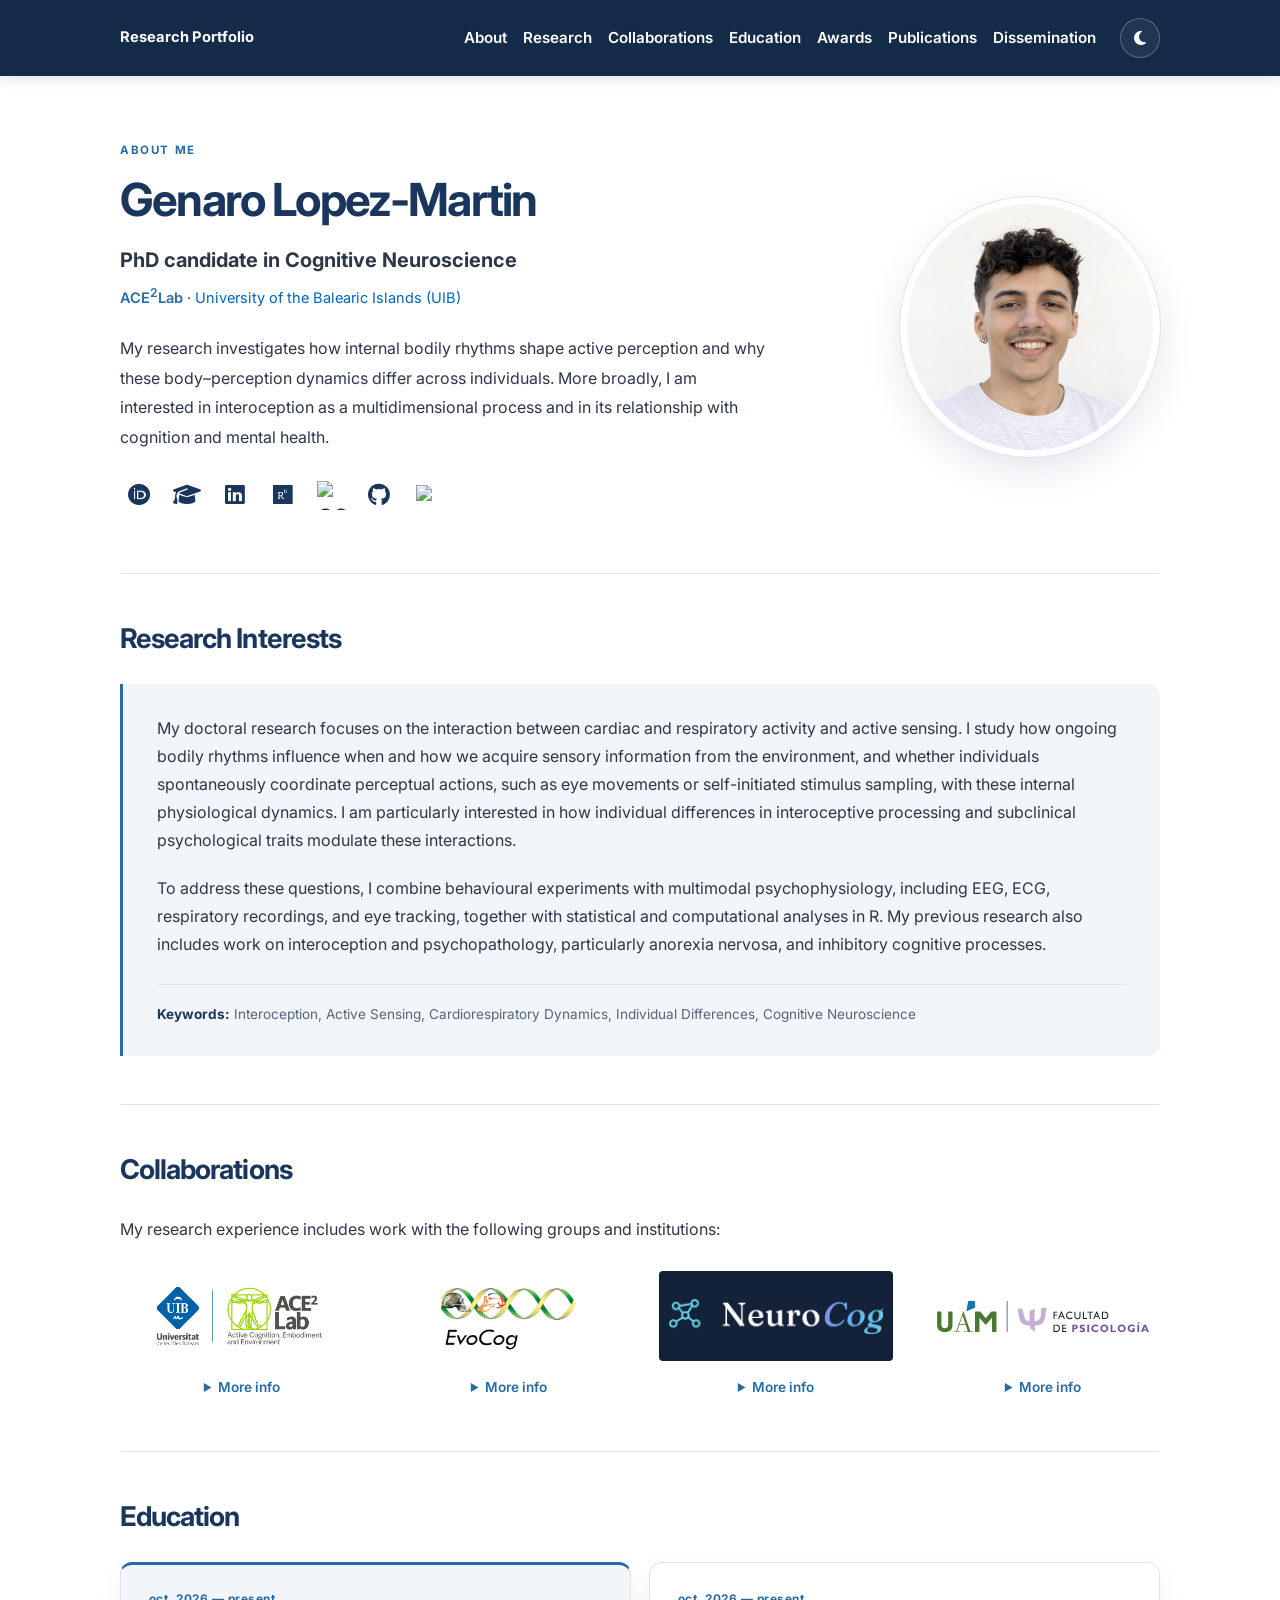
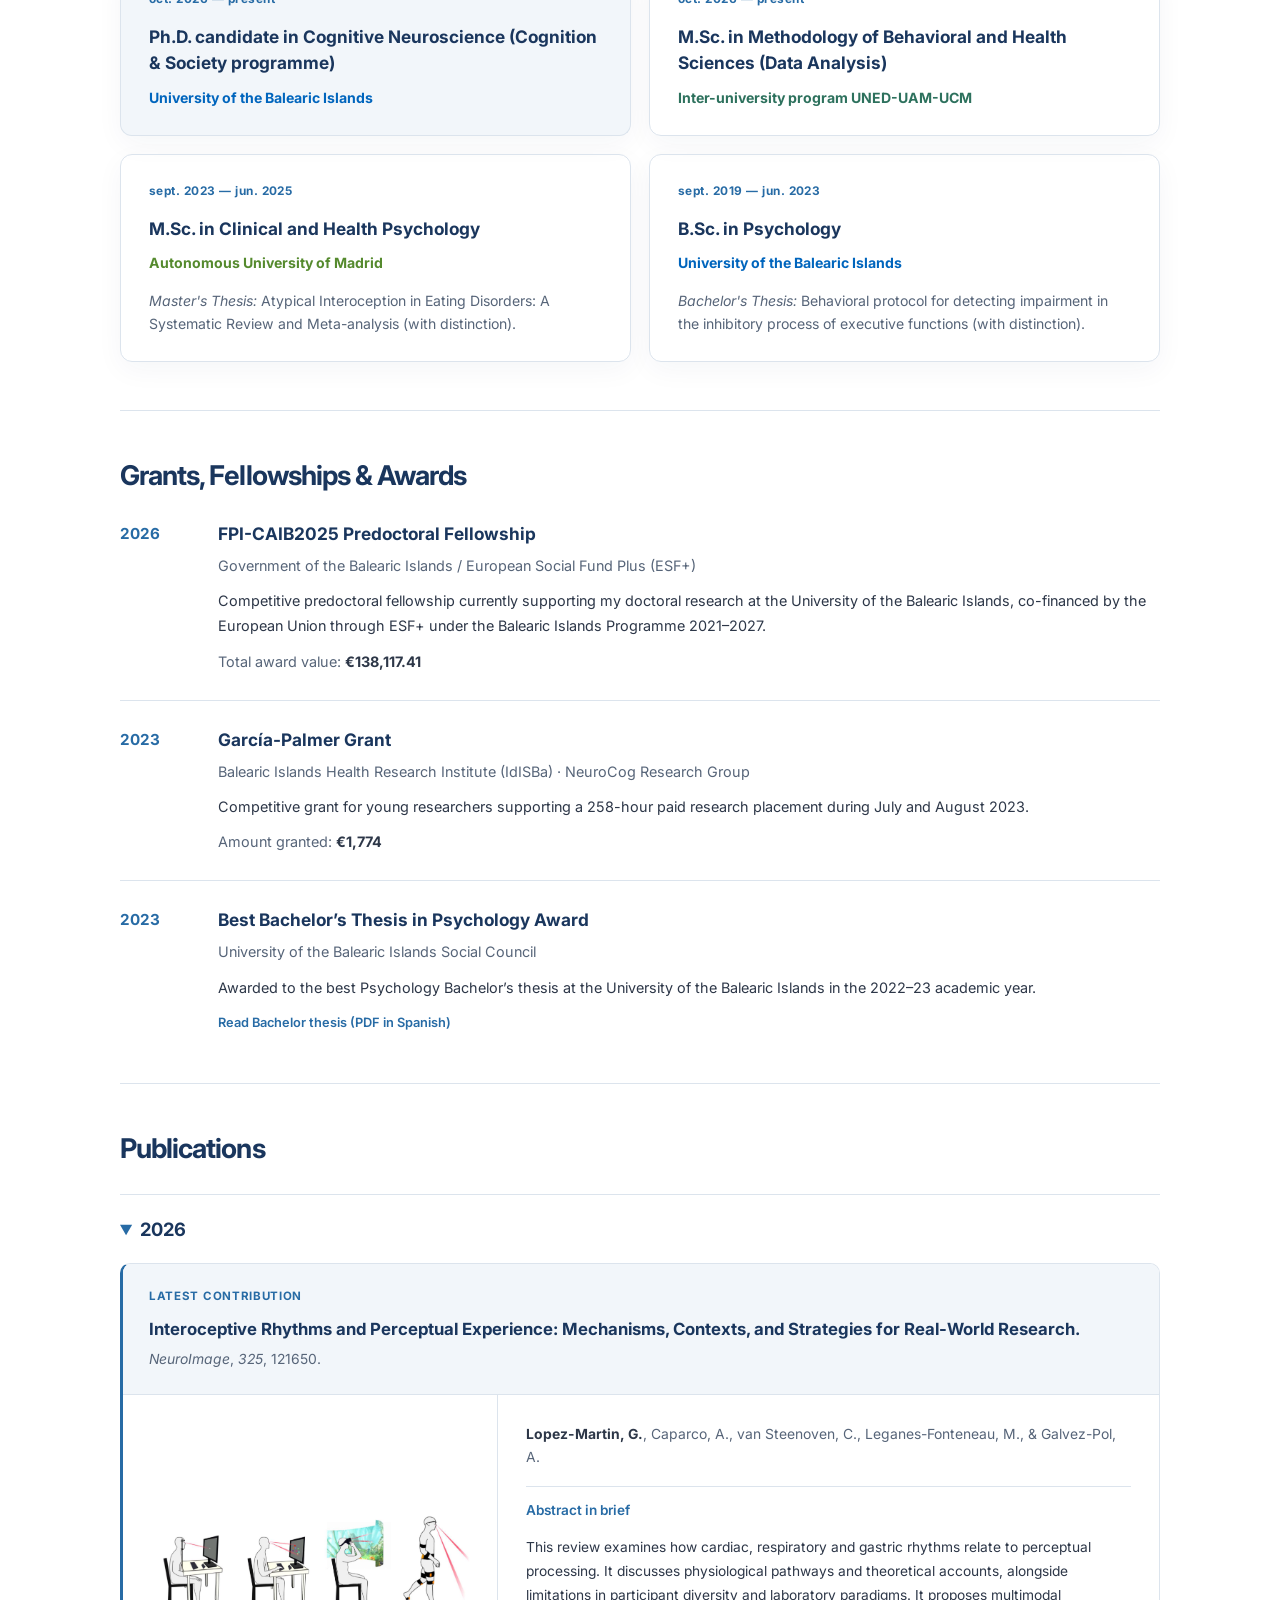
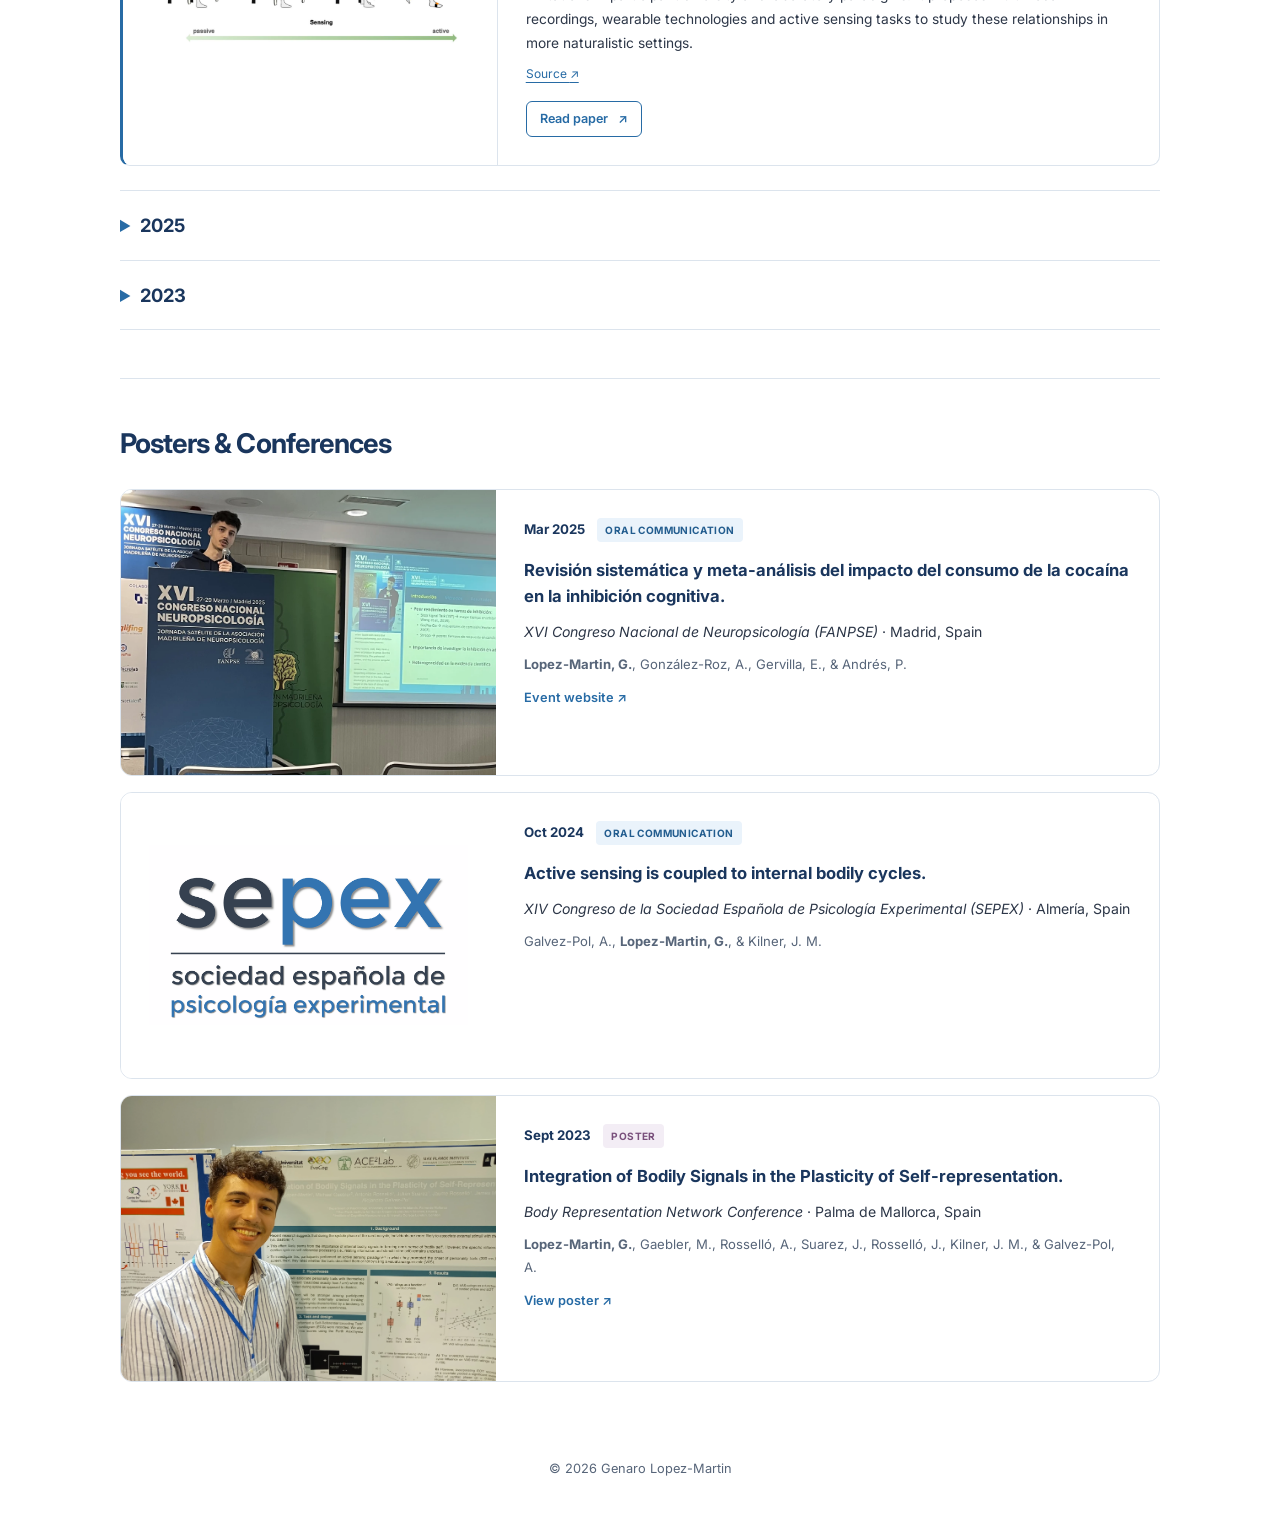
==== commit c9bf3958: "Add files via upload" ====
--- a/index.html
+++ b/index.html
@@ -3,7 +3,9 @@
 <head>
     <meta charset="UTF-8">
     <meta name="viewport" content="width=device-width, initial-scale=1.0">
-    <title>Genaro Lopez-Martin | Academic Profile</title>
+    <title>Genaro Lopez-Martin | Interoception and Cognitive Neuroscience</title>
+    <meta name="description" content="Genaro Lopez-Martin is a PhD candidate in Cognitive Neuroscience studying interoception, cardiac and respiratory rhythms, active sensing, and individual differences.">
+    <link rel="canonical" href="https://genarolopezmartin.github.io/research/">
     <link rel="stylesheet" href="style.css">
     <link href="https://fonts.googleapis.com/css2?family=Inter:wght@300;400;600;700&display=swap" rel="stylesheet">
     <link rel="stylesheet" href="https://cdnjs.cloudflare.com/ajax/libs/font-awesome/6.4.0/css/all.min.css">
--- a/style.css
+++ b/style.css
@@ -256,10 +256,8 @@
 .publication-year { display: block; margin-bottom: 12px; font-size: .94rem; }
 .publication-figure { display: flex; flex-direction: column; justify-content: center; align-items: center; gap: 14px; padding: 22px; background: #fff; border-right: 1px solid var(--border); text-decoration: none; }
 .publication-figure img { width: 100%; height: auto; max-height: 290px; object-fit: contain; }
-.figure-caption { color: #276ba5; font-size: .75rem; font-weight: 600; }
 .abstract-brief { margin-top: 16px; padding-top: 12px; border-top: 1px solid var(--border); }
-.abstract-brief summary { cursor: pointer; color: var(--secondary); font-size: .85rem; font-weight: 600; width: fit-content; }
-.abstract-brief summary:focus-visible { outline: 2px solid var(--secondary); outline-offset: 5px; }
+.abstract-label { color: var(--secondary); font-size: .85rem; font-weight: 600; }
 .abstract-brief p { margin-top: 12px; font-size: .86rem; line-height: 1.75; }
 .abstract-source { display: inline-block; margin-top: 8px; font-size: .75rem; }
 
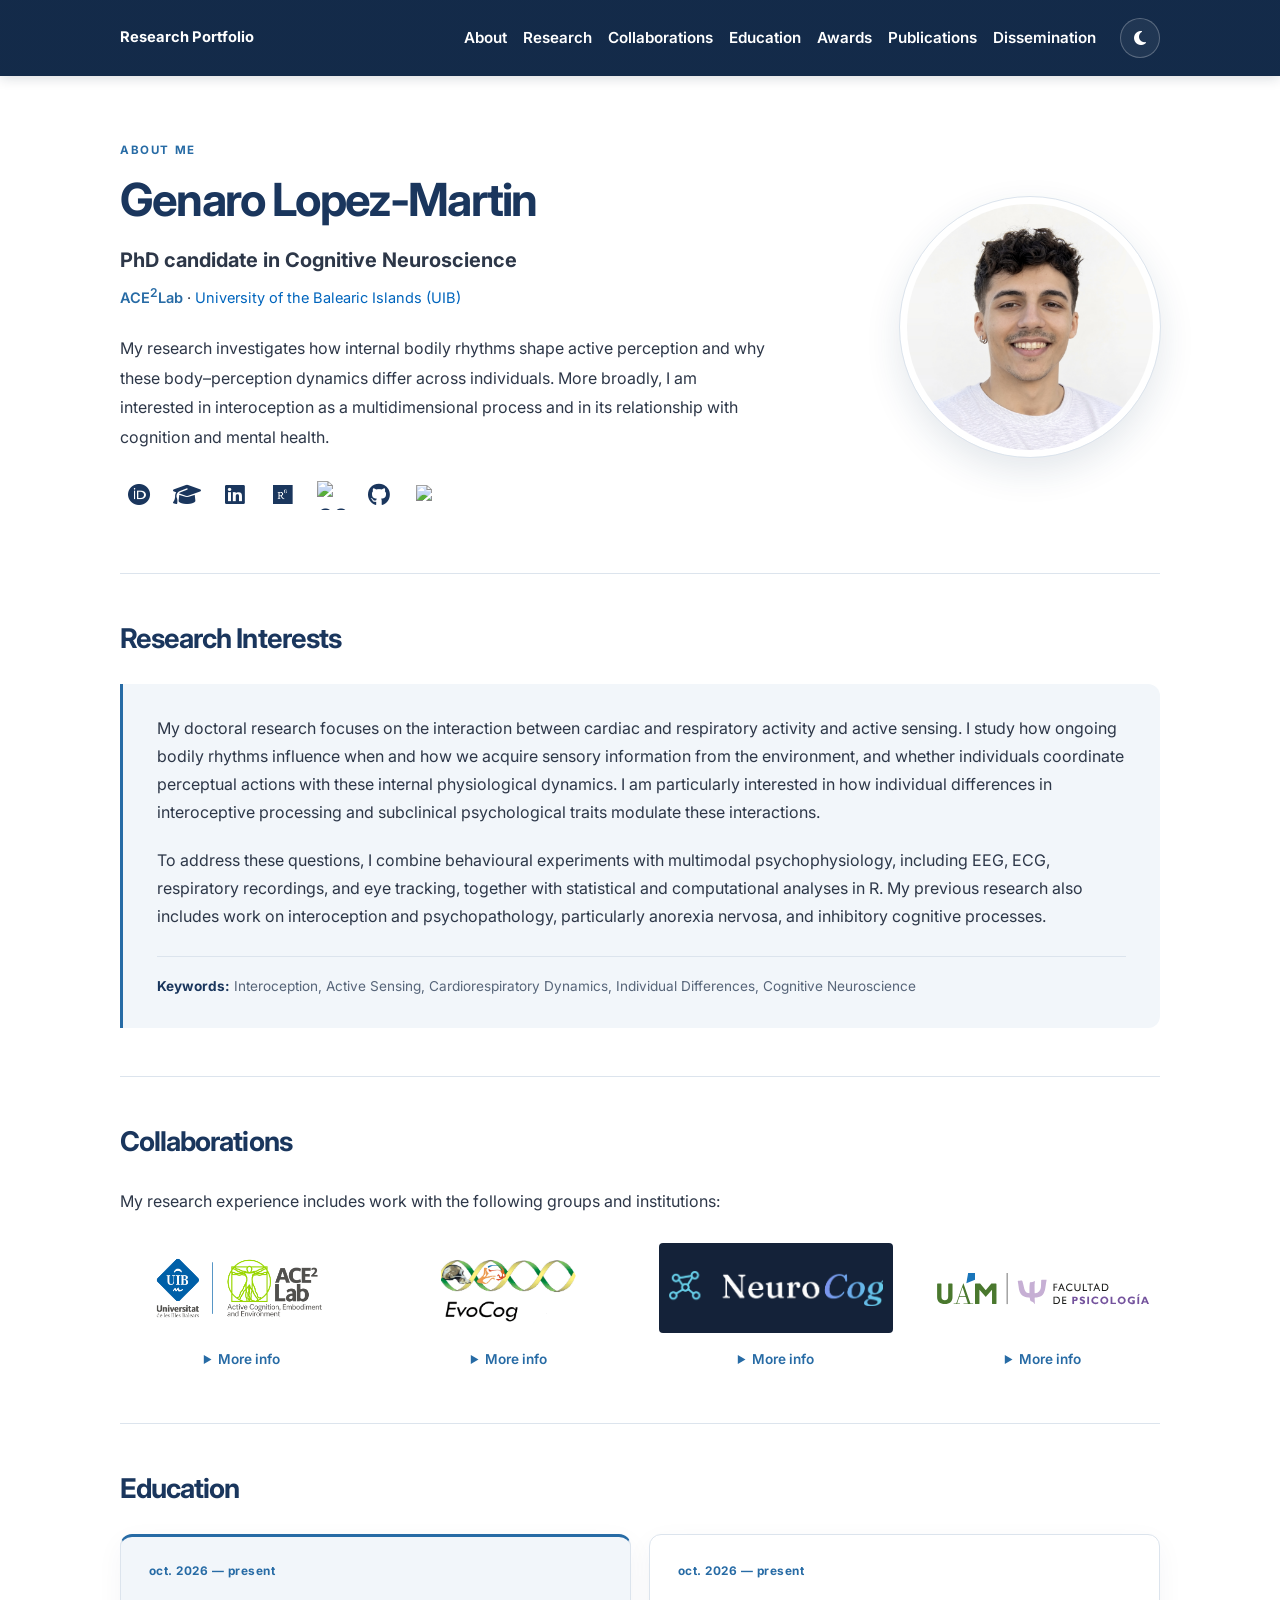
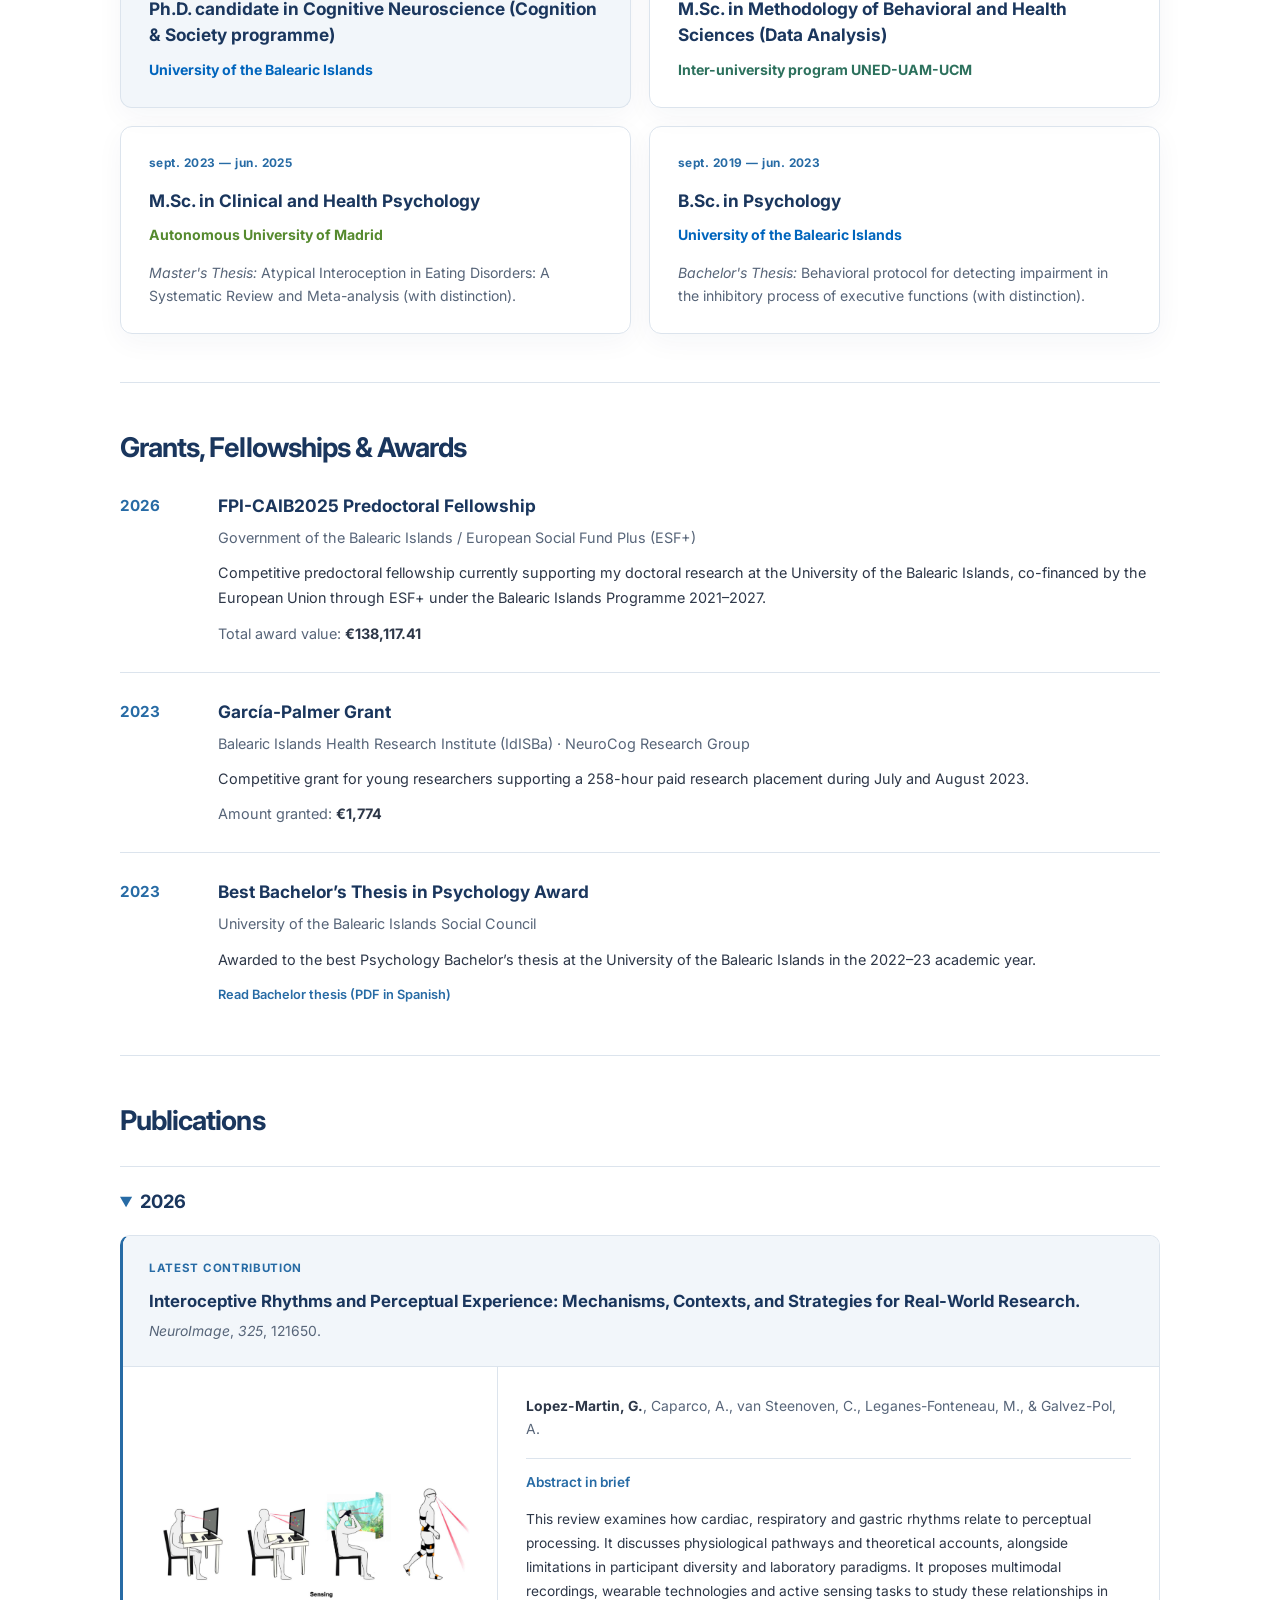
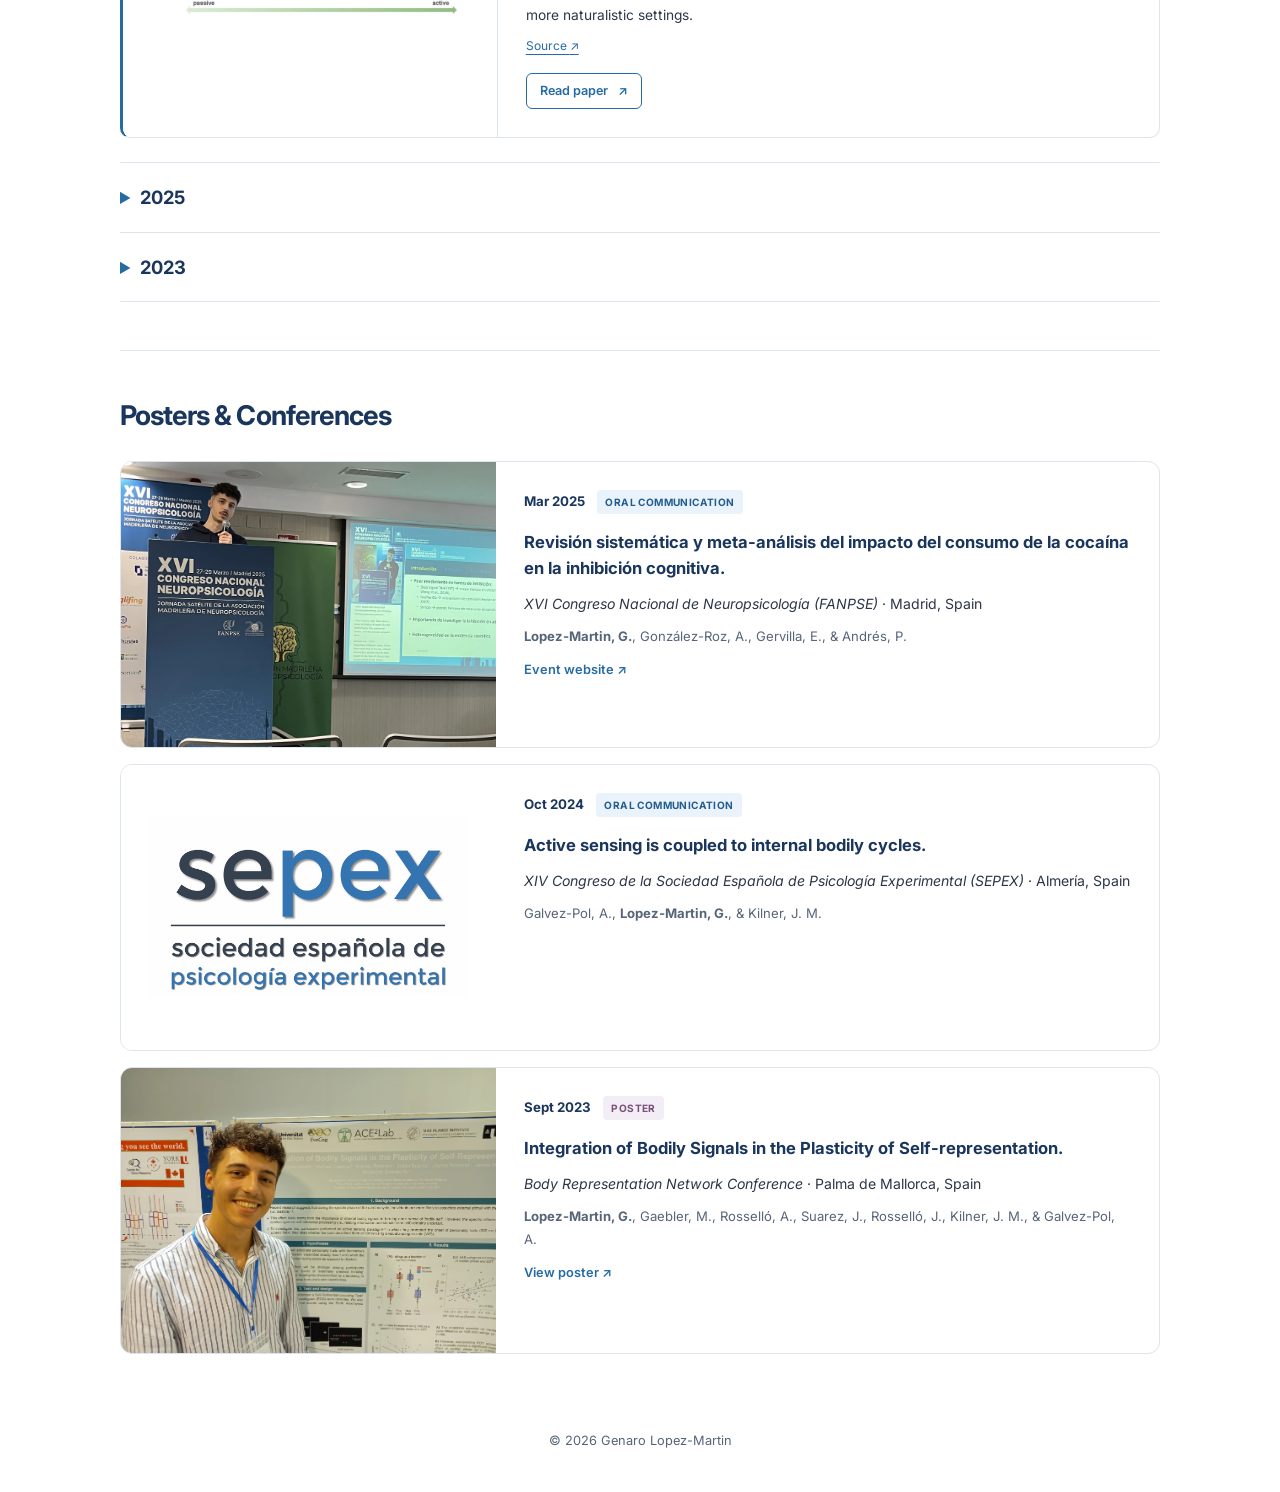
==== commit 2aa2e1d7: "index.html" ====
--- a/index.html
+++ b/index.html
@@ -145,7 +145,7 @@
         <section id="research">
             <h2 class="section-title">Research Interests</h2>
             <div class="interest-card">
-                <p>My doctoral research focuses on the interaction between cardiac and respiratory activity and active sensing. I study how ongoing bodily rhythms influence when and how we acquire sensory information from the environment, and whether individuals spontaneously coordinate perceptual actions, such as eye movements or self-initiated stimulus sampling, with these internal physiological dynamics. I am particularly interested in how individual differences in interoceptive processing and subclinical psychological traits modulate these interactions.</p>
+                <p>My doctoral research focuses on the interaction between cardiac and respiratory activity and active sensing. I study how ongoing bodily rhythms influence when and how we acquire sensory information from the environment, and whether individuals coordinate perceptual actions with these internal physiological dynamics. I am particularly interested in how individual differences in interoceptive processing and subclinical psychological traits modulate these interactions.</p>
                 <p>To address these questions, I combine behavioural experiments with multimodal psychophysiology, including EEG, ECG, respiratory recordings, and eye tracking, together with statistical and computational analyses in R. My previous research also includes work on interoception and psychopathology, particularly anorexia nervosa, and inhibitory cognitive processes.</p>
                 
                 <div class="keywords-area">
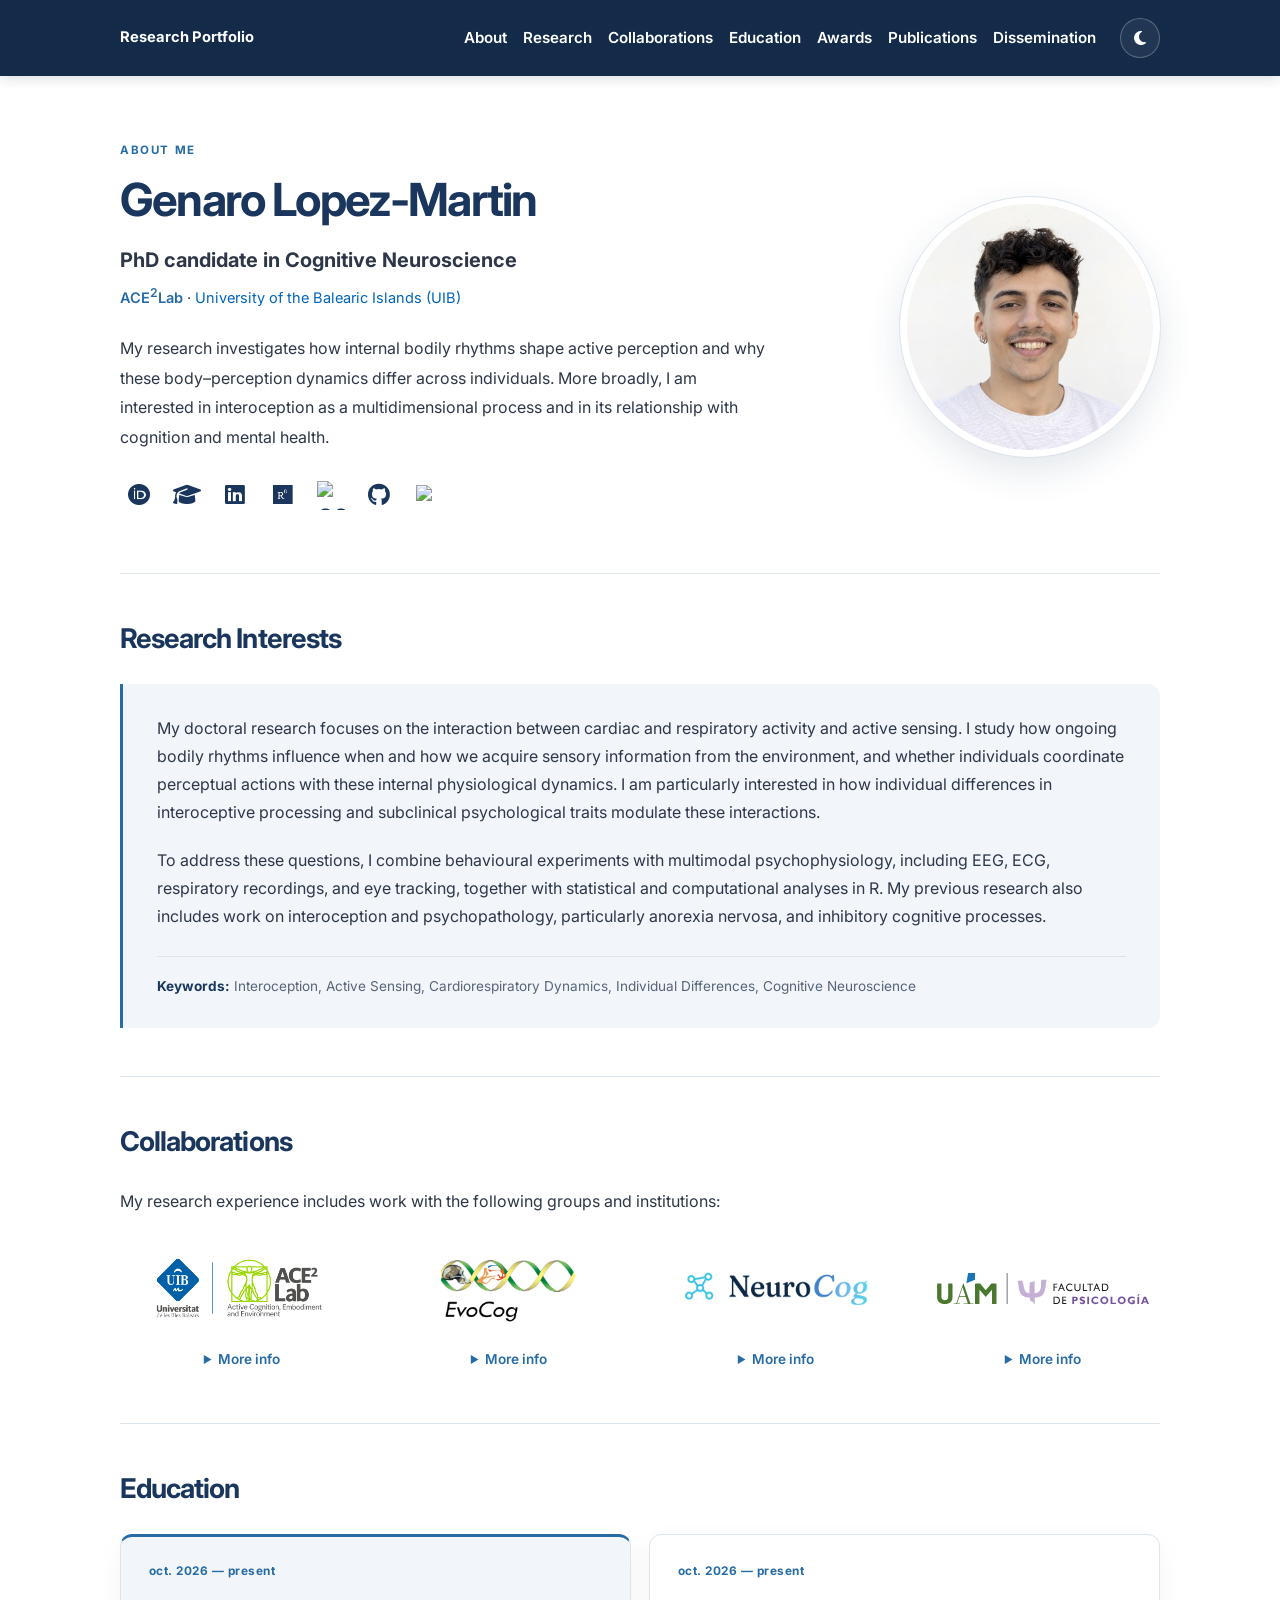
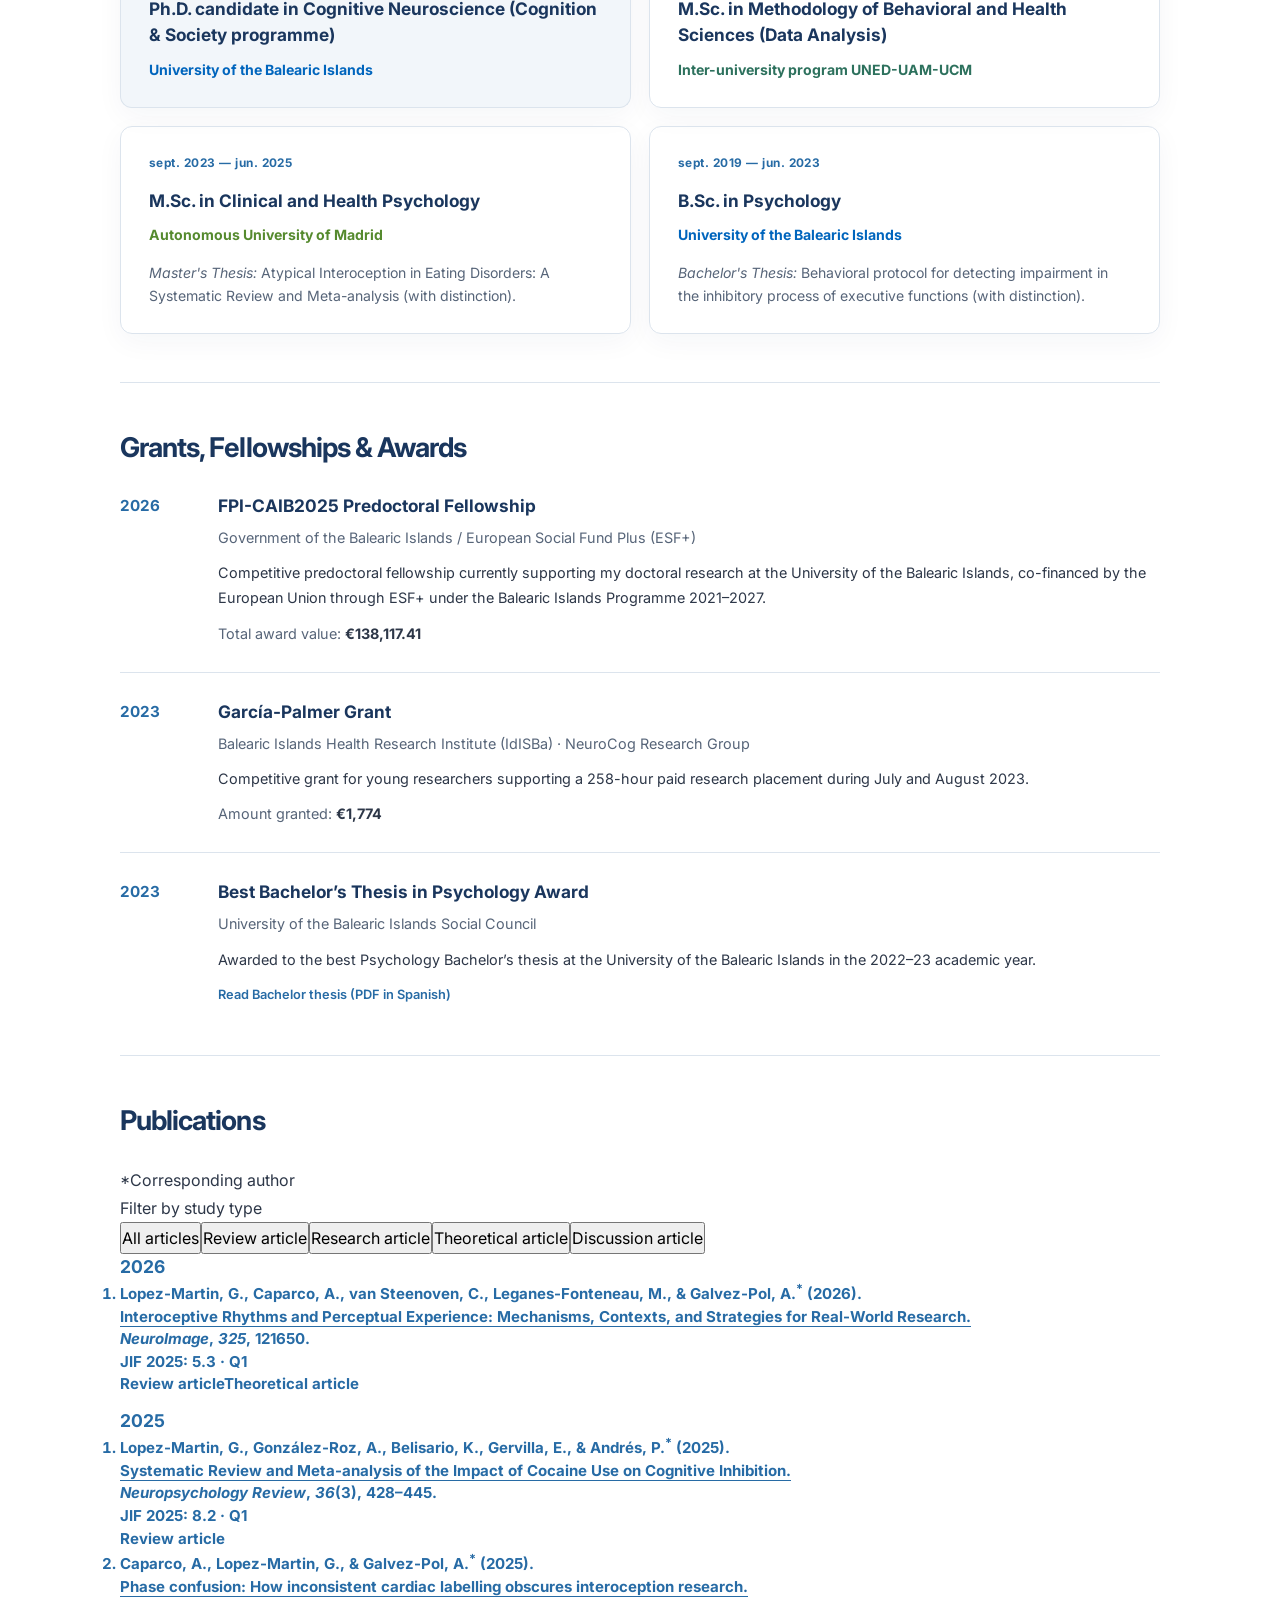
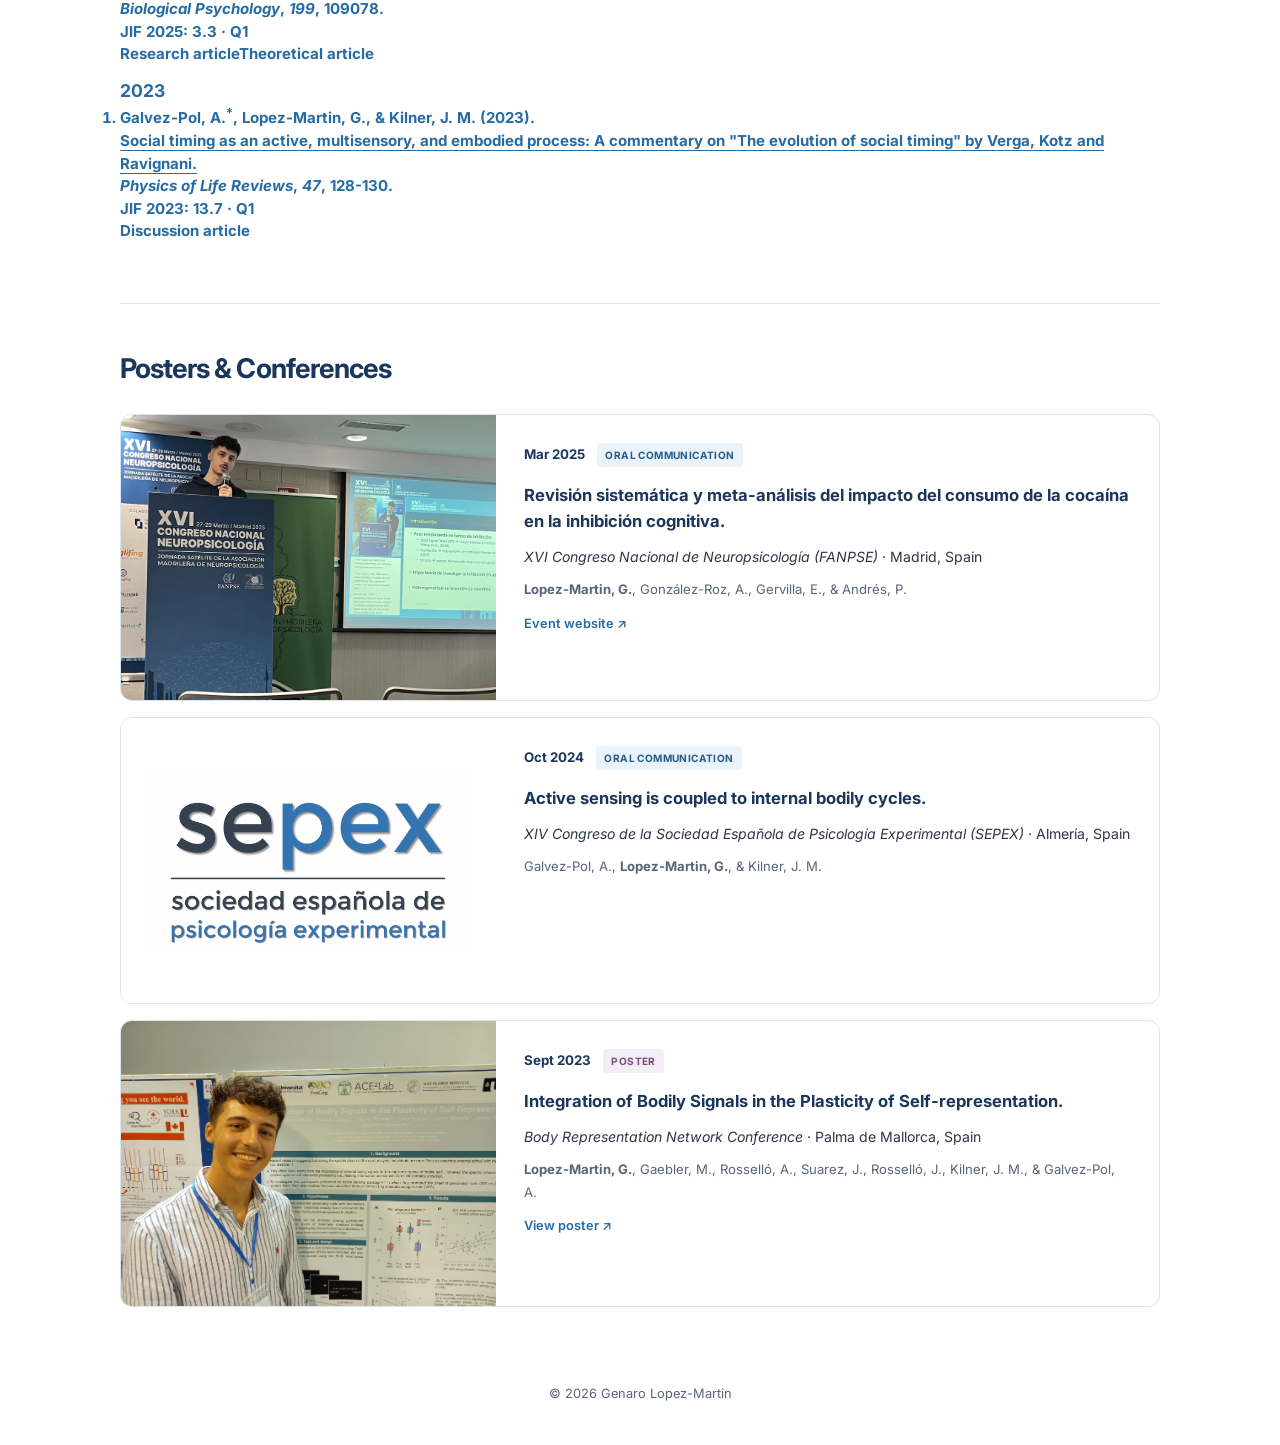
==== commit a88596bd: "Add files via upload" ====
--- a/index.html
+++ b/index.html
@@ -27,45 +27,21 @@
     });
 
 
-    const reducedMotion = window.matchMedia('(prefers-reduced-motion: reduce)');
-    document.querySelectorAll('.paper-disclosure').forEach(paper => {
-        const summary = paper.querySelector('.paper-summary');
-        let animation = null;
-        let expanded = paper.open;
-        const setExpanded = next => {
-            expanded = next;
-            const startHeight = paper.getBoundingClientRect().height;
-            if (animation) animation.cancel();
-            if (reducedMotion.matches || !paper.animate) {
-                paper.open = next;
-                paper.style.height = '';
-                animation = null;
-                return;
-            }
-            paper.style.height = '';
-            paper.open = true;
-            const endHeight = next ? paper.getBoundingClientRect().height : summary.offsetHeight + 2;
-            paper.style.height = `${startHeight}px`;
-            animation = paper.animate(
-                { height: [`${startHeight}px`, `${endHeight}px`] },
-                { duration: 220, easing: 'cubic-bezier(.2, .7, .2, 1)' }
-            );
-            animation.onfinish = () => {
-                paper.open = expanded;
-                paper.style.height = '';
-                animation = null;
-            };
-        };
-        summary.addEventListener('click', event => {
-            event.preventDefault();
-            setExpanded(!expanded);
-        });
-        paper.addEventListener('keydown', event => {
-            if (event.key === 'Escape' && expanded) {
-                event.preventDefault();
-                summary.focus();
-                setExpanded(false);
-            }
+    const filters = document.querySelector('.study-filters');
+    filters.hidden = false;
+    filters.querySelectorAll('button').forEach(button => {
+        button.addEventListener('click', () => {
+            const type = button.dataset.filter;
+            filters.querySelectorAll('button').forEach(item => item.setAttribute('aria-pressed', String(item === button)));
+            let count = 0;
+            document.querySelectorAll('.publication-entry').forEach(entry => {
+                entry.hidden = type !== 'all' && !entry.dataset.studyTypes.split(' ').includes(type);
+                if (!entry.hidden) count++;
+            });
+            document.querySelectorAll('.publication-year').forEach(year => {
+                year.hidden = !year.querySelector('.publication-entry:not([hidden])');
+            });
+            document.querySelector('.publication-filter-status').textContent = `${count} ${count === 1 ? 'article' : 'articles'}`;
         });
     });
 
@@ -173,7 +149,7 @@
                     </details>
                 </li>
                 <li>
-                    <div class="lab-logo lab-logo-dark"><img src="assets/neurocog-transparent.png" alt="NeuroCog" loading="lazy" decoding="async" width="897" height="147"></div>
+                    <div class="lab-logo"><img src="assets/neurocog-logo.jpeg" alt="NeuroCog" loading="lazy" decoding="async" width="2400" height="448"></div>
                     <details class="collaboration-details">
                         <summary>More info</summary>
                         <p><a href="https://www.neurocog-uib.com/" target="_blank" rel="noopener noreferrer" class="link-lab">NeuroCog</a> — <em>Neuropsychology and Cognition</em>, UIB (PI: <a href="https://www.uib.es/personal/ABTIyMjgw/" target="_blank" rel="noopener noreferrer">Dr. Pilar Andrés</a>).</p>
@@ -250,103 +226,14 @@
             </ol>
         </section>
 
-        <section id="publications">
-            <h2 class="section-title">Publications</h2>
-            <details class="publication-year-group" open>
-                <summary class="year-summary">2026</summary>
-                <ol class="pub-list" role="list"><li>
-                        <details class="paper-disclosure latest-contribution" open>
-                            <summary class="paper-summary"><span class="latest-label">Latest contribution</span><h3>Interoceptive Rhythms and Perceptual Experience: Mechanisms, Contexts, and Strategies for Real-World Research.</h3><span class="publication-journal"><em>NeuroImage</em>, <em>325</em>, 121650.</span></summary>
-                            <div class="publication publication-with-figure">
-                    <div class="publication-figure">
-                        <img src="assets/active-sensing-2026.png" alt="Experimental paradigms along a continuum from passive to active sensing." loading="lazy" decoding="async" width="1846" height="757">
-                    </div>
-                    <article class="publication-body">
-                        
-                        
-                        <p class="publication-authors"><strong>Lopez-Martin, G.</strong>, Caparco, A., van Steenoven, C., Leganes-Fonteneau, M., & Galvez-Pol, A.</p>
-                        
-                        <div class="abstract-brief">
-                            <h4 class="abstract-label">Abstract in brief</h4>
-                            <p>This review examines how cardiac, respiratory and gastric rhythms relate to perceptual processing. It discusses physiological pathways and theoretical accounts, alongside limitations in participant diversity and laboratory paradigms. It proposes multimodal recordings, wearable technologies and active sensing tasks to study these relationships in more naturalistic settings.</p>
-                            <a class="abstract-source" href="https://pubmed.ncbi.nlm.nih.gov/41412409/" target="_blank" rel="noopener noreferrer">Source <span aria-hidden="true">↗</span></a>
-                        </div>
-                        <a href="https://doi.org/10.1016/j.neuroimage.2025.121650" target="_blank" class="paper-btn" rel="noopener noreferrer">Read paper <span aria-hidden="true">↗</span></a>
-                    </article>
-                </div>
-                        </details>
-                    </li></ol>
-            </details>
-            <details class="publication-year-group">
-                <summary class="year-summary">2025</summary>
-                <ol class="pub-list" role="list"><li>
-                        <details class="paper-disclosure">
-                            <summary class="paper-summary"><h3>Systematic Review and Meta-analysis of the Impact of Cocaine Use on Cognitive Inhibition.</h3><span class="publication-journal"><em>Neuropsychology Review</em>.</span></summary>
-                            <div class="publication publication-with-figure">
-                    <div class="publication-figure">
-                        <img src="assets/cocaine-inhibition-2025.png" alt="Forest plot of cognitive inhibition differences between cocaine users and controls." loading="lazy" decoding="async" width="1672" height="1070">
-                    </div>
-                    <article class="publication-body">
-                        
-                        
-                        <p class="publication-authors"><strong>Lopez-Martin, G.</strong>, González-Roz, A., Belisario, K., Gervilla, E., & Andrés, P.</p>
-                        
-                        <div class="abstract-brief">
-                            <h4 class="abstract-label">Abstract in brief</h4>
-                            <p>This systematic review included 24 studies, with 20 contributing to the meta-analysis. Cocaine users showed poorer cognitive inhibition than controls (Hedges’ g = 0.65, 95% CI [0.28, 1.03]). The examined moderators did not significantly explain this difference. These findings establish an association; they do not by themselves demonstrate that cocaine use caused the impairment.</p>
-                            <a class="abstract-source" href="https://pubmed.ncbi.nlm.nih.gov/41214400/" target="_blank" rel="noopener noreferrer">Source <span aria-hidden="true">↗</span></a>
-                        </div>
-                        <a href="https://doi.org/10.1007/s11065-025-09685-3" target="_blank" class="paper-btn" rel="noopener noreferrer">Read paper <span aria-hidden="true">↗</span></a>
-                    </article>
-                </div>
-                        </details>
-                    </li><li>
-                        <details class="paper-disclosure">
-                            <summary class="paper-summary"><h3>Phase confusion: How inconsistent cardiac labelling obscures interoception research.</h3><span class="publication-journal"><em>Biological Psychology</em>, <em>199</em>, 109078.</span></summary>
-                            <div class="publication publication-with-figure">
-                    <div class="publication-figure">
-                        <img src="assets/cardiac-phases-2025.png" alt="Cardiac phase definitions and the afferent baroreceptor pathway." loading="lazy" decoding="async" width="1914" height="1456">
-                    </div>
-                    <article class="publication-body">
-                        
-                        
-                        <p class="publication-authors">Caparco, A., <strong>Lopez-Martin, G.</strong>, & Galvez-Pol, A.</p>
-                        
-                        <div class="abstract-brief">
-                            <h4 class="abstract-label">Abstract in brief</h4>
-                            <p>Studies of cardiac interoception use inconsistent definitions of systole and diastole, sometimes assigning the same period to opposite phases. This review examines the consequences for interpretation and comparison, including uncertainties in estimated neural latencies. It proposes the HEARTS framework to improve terminology, reporting and methodological consistency.</p>
-                            <a class="abstract-source" href="https://pubmed.ncbi.nlm.nih.gov/40582489/" target="_blank" rel="noopener noreferrer">Source <span aria-hidden="true">↗</span></a>
-                        </div>
-                        <a href="https://doi.org/10.1016/j.biopsycho.2025.109078" target="_blank" class="paper-btn" rel="noopener noreferrer">Read paper <span aria-hidden="true">↗</span></a>
-                    </article>
-                </div>
-                        </details>
-                    </li></ol>
-            </details>
-            <details class="publication-year-group">
-                <summary class="year-summary">2023</summary>
-                <ol class="pub-list" role="list"><li>
-                        <details class="paper-disclosure">
-                            <summary class="paper-summary"><h3>Social timing as an active, multisensory, and embodied process: A commentary on "The evolution of social timing" by Verga, Kotz and Ravignani.</h3><span class="publication-journal"><em>Physics of Life Reviews</em>, <em>47</em>, 128-130.</span></summary>
-                            <div class="publication publication-text-only">
-                    
-                    <article class="publication-body">
-                        
-                        
-                        <p class="publication-authors">Galvez-Pol, A., <strong>Lopez-Martin, G.</strong>, & Kilner, J. M.</p>
-                        
-                        <div class="abstract-brief">
-                            <h4 class="abstract-label">Commentary in brief</h4>
-                            <p>This commentary proposes that research on social timing should consider active sensing, multisensory integration and internal bodily signals together. It argues for studying how organisms acquire information while interacting with others and their surroundings. The role of bodily rhythms in social coordination is presented as a question for further investigation, rather than an established mechanism.</p>
-                            <a class="abstract-source" href="https://doi.org/10.1016/j.plrev.2023.10.005" target="_blank" rel="noopener noreferrer">Source <span aria-hidden="true">↗</span></a>
-                        </div>
-                        <a href="https://doi.org/10.1016/j.plrev.2023.10.005" target="_blank" class="paper-btn" rel="noopener noreferrer">Read paper <span aria-hidden="true">↗</span></a>
-                    </article>
-                </div>
-                        </details>
-                    </li></ol>
-            </details>
-        </section>
+<section id="publications">
+<h2 class="section-title">Publications</h2>
+<p class="corresponding-legend">*Corresponding author</p>
+<div class="study-filters" hidden><span>Filter by study type</span><div class="study-filter-buttons" role="group" aria-label="Filter by study type"><button type="button" data-filter="all" aria-pressed="true">All articles</button><button type="button" data-filter="review" aria-pressed="false">Review article</button><button type="button" data-filter="research" aria-pressed="false">Research article</button><button type="button" data-filter="theoretical" aria-pressed="false">Theoretical article</button><button type="button" data-filter="discussion" aria-pressed="false">Discussion article</button></div></div><p class="publication-filter-status" aria-live="polite"></p>
+<div class="publication-year"><h3 class="publication-year-heading">2026</h3><ol class="publication-entries" role="list"><li class="publication-entry" data-study-types="review theoretical"><div class="study-bars" aria-hidden="true"><span class="study-color study-review"></span><span class="study-color study-theoretical"></span></div><article><p class="entry-authors"><strong>Lopez-Martin, G.</strong>, Caparco, A., van Steenoven, C., Leganes-Fonteneau, M., & Galvez-Pol, A.<sup class="corresponding-mark">*</sup> (2026).</p><h4><a href="https://doi.org/10.1016/j.neuroimage.2025.121650" target="_blank" rel="noopener noreferrer">Interoceptive Rhythms and Perceptual Experience: Mechanisms, Contexts, and Strategies for Real-World Research.</a></h4><p class="entry-journal"><em>NeuroImage</em>, <em>325</em>, 121650.</p><p class="journal-metrics">JIF 2025: 5.3 · Q1</p><div class="study-types"><span class="study-type study-review">Review article</span><span class="study-type study-theoretical">Theoretical article</span></div></article></li></ol></div>
+<div class="publication-year"><h3 class="publication-year-heading">2025</h3><ol class="publication-entries" role="list"><li class="publication-entry" data-study-types="review"><div class="study-bars" aria-hidden="true"><span class="study-color study-review"></span></div><article><p class="entry-authors"><strong>Lopez-Martin, G.</strong>, González-Roz, A., Belisario, K., Gervilla, E., & Andrés, P.<sup class="corresponding-mark">*</sup> (2025).</p><h4><a href="https://doi.org/10.1007/s11065-025-09685-3" target="_blank" rel="noopener noreferrer">Systematic Review and Meta-analysis of the Impact of Cocaine Use on Cognitive Inhibition.</a></h4><p class="entry-journal"><em>Neuropsychology Review</em>, <em>36</em>(3), 428–445.</p><p class="journal-metrics">JIF 2025: 8.2 · Q1</p><div class="study-types"><span class="study-type study-review">Review article</span></div></article></li><li class="publication-entry" data-study-types="research theoretical"><div class="study-bars" aria-hidden="true"><span class="study-color study-research"></span><span class="study-color study-theoretical"></span></div><article><p class="entry-authors">Caparco, A., <strong>Lopez-Martin, G.</strong>, & Galvez-Pol, A.<sup class="corresponding-mark">*</sup> (2025).</p><h4><a href="https://doi.org/10.1016/j.biopsycho.2025.109078" target="_blank" rel="noopener noreferrer">Phase confusion: How inconsistent cardiac labelling obscures interoception research.</a></h4><p class="entry-journal"><em>Biological Psychology</em>, <em>199</em>, 109078.</p><p class="journal-metrics">JIF 2025: 3.3 · Q1</p><div class="study-types"><span class="study-type study-research">Research article</span><span class="study-type study-theoretical">Theoretical article</span></div></article></li></ol></div>
+<div class="publication-year"><h3 class="publication-year-heading">2023</h3><ol class="publication-entries" role="list"><li class="publication-entry" data-study-types="discussion"><div class="study-bars" aria-hidden="true"><span class="study-color study-discussion"></span></div><article><p class="entry-authors">Galvez-Pol, A.<sup class="corresponding-mark">*</sup>, <strong>Lopez-Martin, G.</strong>, & Kilner, J. M. (2023).</p><h4><a href="https://doi.org/10.1016/j.plrev.2023.10.005" target="_blank" rel="noopener noreferrer">Social timing as an active, multisensory, and embodied process: A commentary on "The evolution of social timing" by Verga, Kotz and Ravignani.</a></h4><p class="entry-journal"><em>Physics of Life Reviews</em>, <em>47</em>, 128-130.</p><p class="journal-metrics">JIF 2023: 13.7 · Q1</p><div class="study-types"><span class="study-type study-discussion">Discussion article</span></div></article></li></ol></div>
+</section>
 
         <section id="dissemination">
             <h2 class="section-title">Posters &amp; Conferences</h2>
